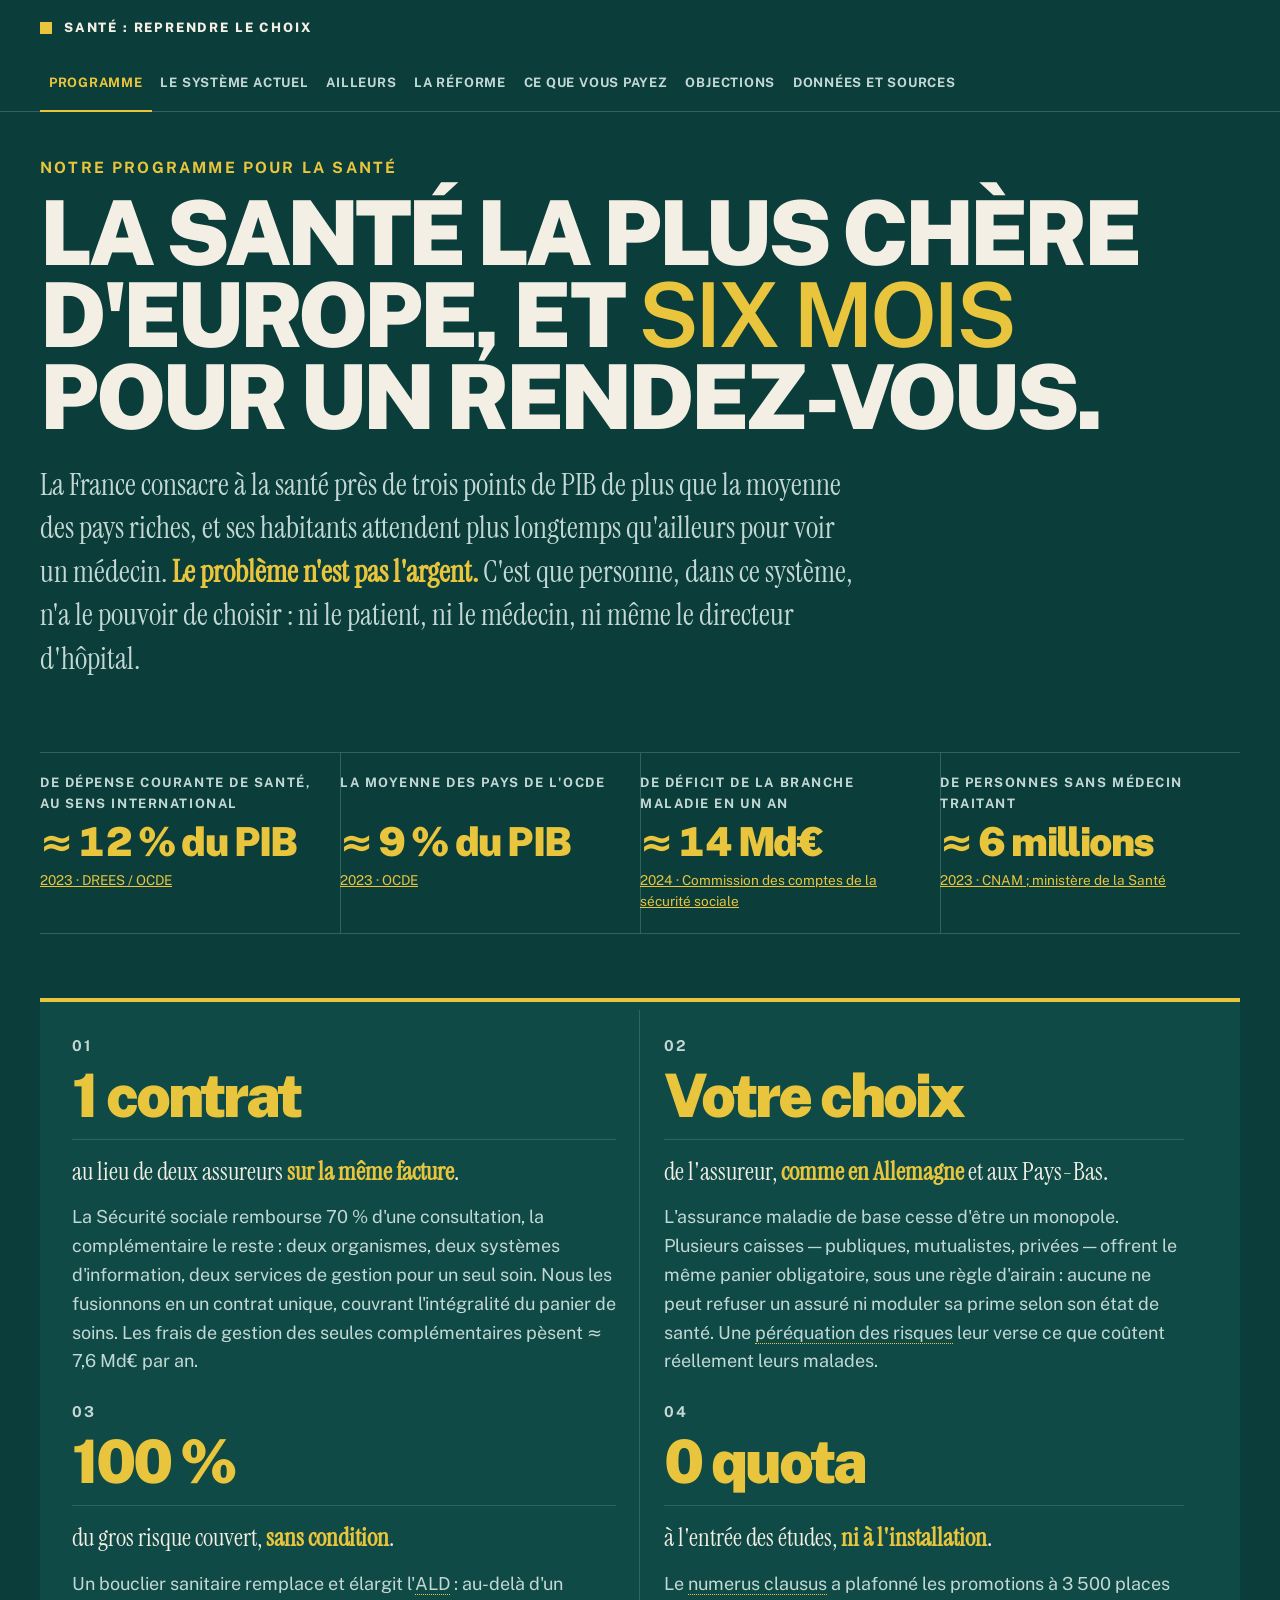
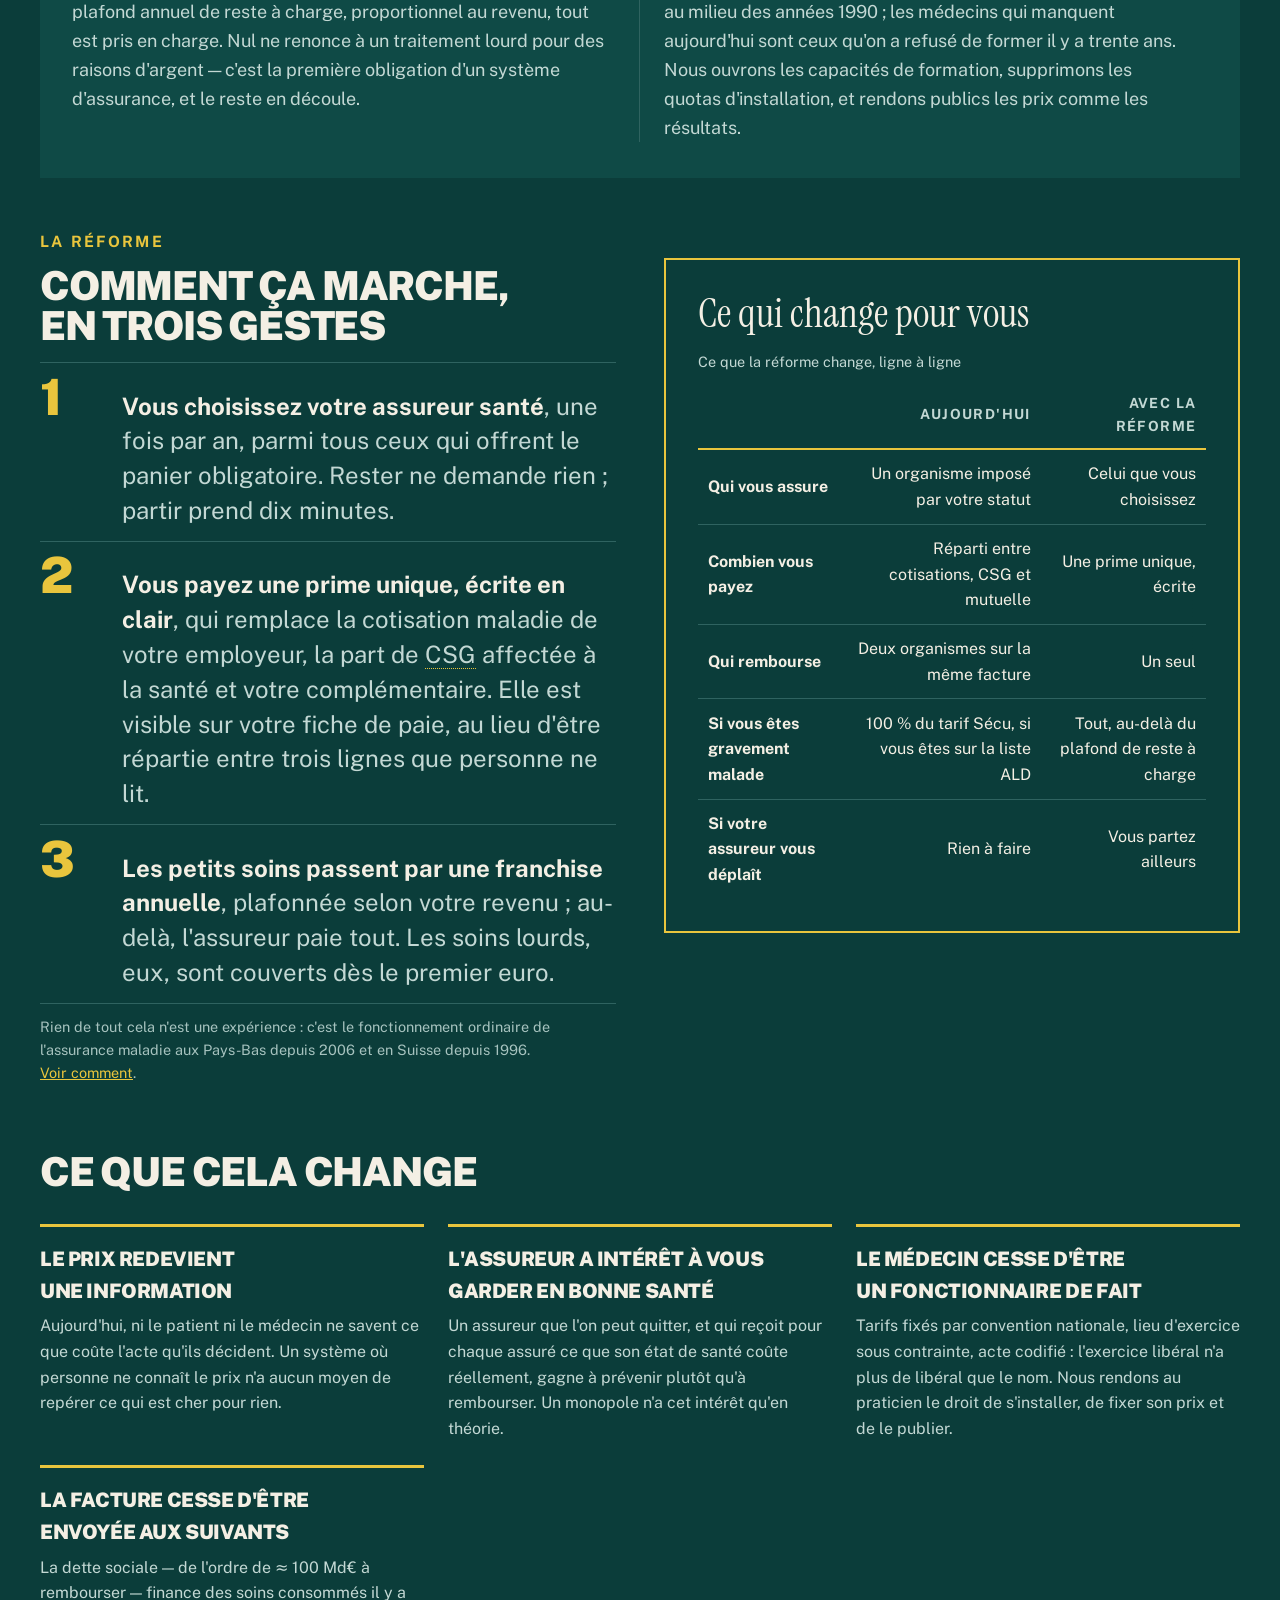
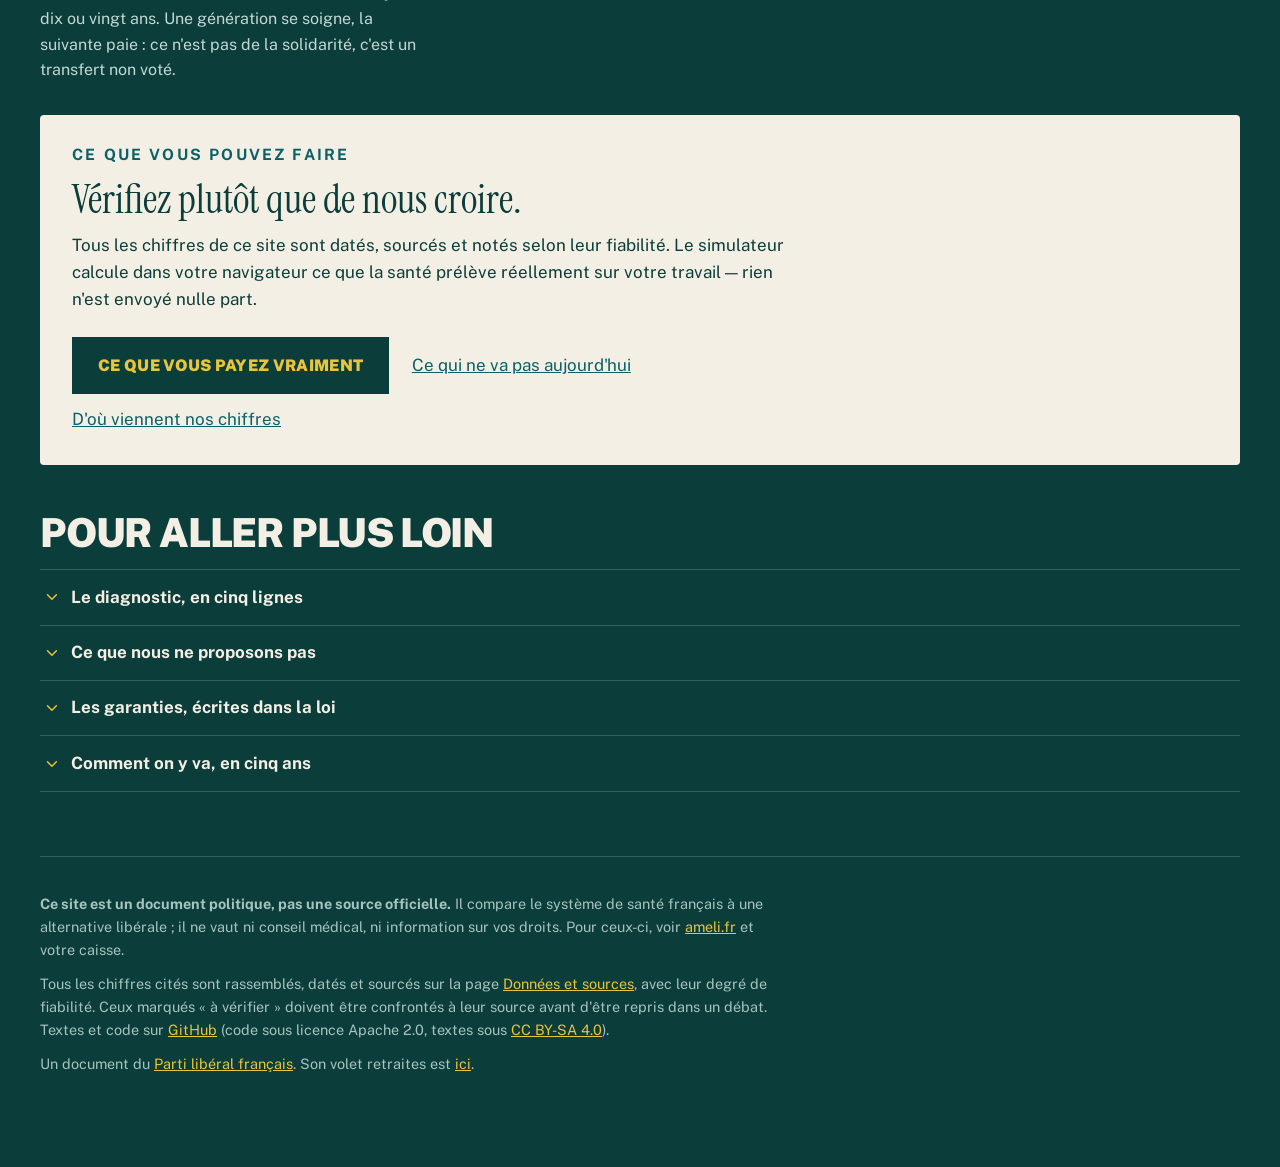
==== index.html @ 271b0801 "Site « Santé » : diagnostic, réforme libérale et simulateur Sept pages statiques qui décrivent le sy" ====
<!doctype html>
<html lang="fr">
<head>
<meta charset="utf-8">
<meta name="viewport" content="width=device-width, initial-scale=1">
<!-- La couleur du bandeau de tête : sur un téléphone, la barre du navigateur
     la reprend, et la page commence où elle commence. -->
<meta name="theme-color" content="#0b3d3a">
<title>Santé : le programme du Parti libéral français</title>
<meta name="description" content="Le système de santé français coûte trois points de PIB de plus que la moyenne des pays riches et ne trouve plus de médecin pour six millions de personnes. Notre programme : un seul assureur par facture, le choix de sa caisse, le gros risque couvert à 100 %, et plus de médecins.">
<link rel="icon" href="moteur/icone.svg" type="image/svg+xml">
<link rel="apple-touch-icon" href="moteur/icone.svg">
<link rel="stylesheet" href="moteur/style.css">
<!-- Écrit par scripts/construire_site.py depuis src/sante/. Ne pas modifier
     ici : la prochaine construction effacerait la correction. -->
</head>
<body>
<a class="evitement" href="#contenu">Aller au contenu</a>
<header class="bandeau"><div class="interieur">
  <p class="nom"><a href="index.html"><svg class="icone" viewBox="0 0 24 24" fill="none" stroke="currentColor" stroke-width="2" stroke-linecap="round" stroke-linejoin="round" aria-hidden="true" focusable="false"><path d="M22 12h-2.48a2 2 0 0 0-1.93 1.46l-2.35 8.36a.25.25 0 0 1-.48 0L9.24 2.18a.25.25 0 0 0-.48 0l-2.35 8.36A2 2 0 0 1 4.49 12H2" /></svg><span>Santé : reprendre le choix</span></a></p>
  <nav aria-label="Navigation principale"><span class="groupe"><span class="etiquette">Le programme</span><span class="liens"><a href="index.html" aria-current="page">Programme</a></span></span><span class="groupe"><span class="etiquette">Le constat</span><span class="liens"><a href="diagnostic.html">Le système actuel</a><a href="comparaisons.html">Ailleurs</a></span></span><span class="groupe"><span class="etiquette">L&#x27;alternative</span><span class="liens"><a href="reforme.html">La réforme</a><a href="simulateur.html">Ce que vous payez</a><a href="objections.html">Objections</a></span></span><span class="groupe"><span class="etiquette">La confiance</span><span class="liens"><a href="donnees.html">Données et sources</a></span></span></nav>
</div></header>
<main id="contenu" tabindex="-1">

<div class="affiche"><p class="surtitre">Notre programme pour la santé</p><h1>La santé la plus chère d'Europe, et <strong class="cle-texte">six mois</strong> pour un rendez-vous.</h1><p class="chapeau">La France consacre à la santé près de trois points de PIB de plus que la moyenne des pays riches, et ses habitants attendent plus longtemps qu'ailleurs pour voir un médecin. <strong class="cle-texte">Le problème n'est pas l'argent.</strong> C'est que personne, dans ce système, n'a le pouvoir de choisir : ni le patient, ni le médecin, ni même le directeur d'hôpital.</p></div>

<div class="fiches reperes"><div class="fiche"><div class="valeur">≈ 12 % du PIB</div><div class="etiquette">de dépense courante de santé, au sens international</div><div class="precision"><a href="donnees.html#dcs_pib">2023 · DREES / OCDE</a></div></div><div class="fiche"><div class="valeur">≈ 9 % du PIB</div><div class="etiquette">la moyenne des pays de l&#x27;OCDE</div><div class="precision"><a href="donnees.html#ocde_moyenne">2023 · OCDE</a></div></div><div class="fiche"><div class="valeur">≈ 14 Md€</div><div class="etiquette">de déficit de la branche maladie en un an</div><div class="precision"><a href="donnees.html#deficit_maladie">2024 · Commission des comptes de la sécurité sociale</a></div></div><div class="fiche"><div class="valeur">≈ 6 millions</div><div class="etiquette">de personnes sans médecin traitant</div><div class="precision"><a href="donnees.html#sans_medecin">2023 · CNAM ; ministère de la Santé</a></div></div></div>

<section class="engagements" aria-label="Nos engagements"><div class="grille"><div class="engagement"><div class="rang">01</div><div class="chiffre">1 contrat</div><div class="promesse">au lieu de deux assureurs <strong class="cle-texte">sur la même facture</strong>.</div><div class="detail">La Sécurité sociale rembourse 70 % d'une consultation, la complémentaire le reste : deux organismes, deux systèmes d'information, deux services de gestion pour un seul soin. Nous les fusionnons en un contrat unique, couvrant l'intégralité du panier de soins. Les frais de gestion des seules complémentaires pèsent ≈ 7,6 Md€ par an.</div></div><div class="engagement"><div class="rang">02</div><div class="chiffre">Votre choix</div><div class="promesse">de l'assureur, <strong class="cle-texte">comme en Allemagne</strong> et aux Pays-Bas.</div><div class="detail">L'assurance maladie de base cesse d'être un monopole. Plusieurs caisses — publiques, mutualistes, privées — offrent le même panier obligatoire, sous une règle d'airain : aucune ne peut refuser un assuré ni moduler sa prime selon son état de santé. Une <span class="mot"><span class="terme" role="button" tabindex="0" aria-expanded="false">péréquation des risques</span><span class="bulle" role="note" hidden>Le mécanisme qui verse à un assureur ce que coûtent réellement ses assurés malades, à partir de leur âge et de leurs pathologies. Sans lui, un assureur gagne à trier ses clients ; avec lui, il ne gagne qu&#x27;à mieux les soigner.</span></span> leur verse ce que coûtent réellement leurs malades.</div></div><div class="engagement"><div class="rang">03</div><div class="chiffre">100 %</div><div class="promesse">du gros risque couvert, <strong class="cle-texte">sans condition</strong>.</div><div class="detail">Un bouclier sanitaire remplace et élargit l'<span class="mot"><span class="terme" role="button" tabindex="0" aria-expanded="false">ALD</span><span class="bulle" role="note" hidden>Affection de longue durée : une liste de maladies graves — cancer, diabète, insuffisance cardiaque — dont les soins sont remboursés à 100 % du tarif de la Sécurité sociale. Environ un Français sur cinq en relève, et ces patients concentrent les deux tiers de la dépense remboursée.</span></span> : au-delà d'un plafond annuel de reste à charge, proportionnel au revenu, tout est pris en charge. Nul ne renonce à un traitement lourd pour des raisons d'argent — c'est la première obligation d'un système d'assurance, et le reste en découle.</div></div><div class="engagement"><div class="rang">04</div><div class="chiffre">0 quota</div><div class="promesse">à l'entrée des études, <strong class="cle-texte">ni à l'installation</strong>.</div><div class="detail">Le <span class="mot"><span class="terme" role="button" tabindex="0" aria-expanded="false">numerus clausus</span><span class="bulle" role="note" hidden>Le nombre de places ouvertes chaque année en deuxième année de médecine, fixé par l&#x27;État de 1971 à 2020. Il a déterminé, dix ans à l&#x27;avance, le nombre de médecins disponibles aujourd&#x27;hui.</span></span> a plafonné les promotions à 3 500 places au milieu des années 1990 ; les médecins qui manquent aujourd'hui sont ceux qu'on a refusé de former il y a trente ans. Nous ouvrons les capacités de formation, supprimons les quotas d'installation, et rendons publics les prix comme les résultats.</div></div></div></section>

<div class="paire">
  <div>
    <p class="surtitre">La réforme</p>
    <h2 style="margin-top:0">Comment ça marche, en trois gestes</h2>
    <ol class="gestes"><li><span class="rang">1</span><span><strong>Vous choisissez votre assureur santé</strong>, une fois par an, parmi tous ceux qui offrent le panier obligatoire. Rester ne demande rien ; partir prend dix minutes.</span></li><li><span class="rang">2</span><span><strong>Vous payez une prime unique, écrite en clair</strong>, qui remplace la cotisation maladie de votre employeur, la part de <span class="mot"><span class="terme" role="button" tabindex="0" aria-expanded="false">CSG</span><span class="bulle" role="note" hidden>Contribution sociale généralisée : un prélèvement de 9,2 % sur les revenus d&#x27;activité, qui finance notamment l&#x27;assurance maladie. Contrairement aux cotisations, elle pèse aussi sur les retraites et les revenus du capital.</span></span> affectée à la santé et votre complémentaire. Elle est visible sur votre fiche de paie, au lieu d'être répartie entre trois lignes que personne ne lit.</span></li><li><span class="rang">3</span><span><strong>Les petits soins passent par une franchise annuelle</strong>, plafonnée selon votre revenu ; au-delà, l'assureur paie tout. Les soins lourds, eux, sont couverts dès le premier euro.</span></li></ol>
    <p class="discret">Rien de tout cela n'est une expérience : c'est le
    fonctionnement ordinaire de l'assurance maladie aux Pays-Bas depuis 2006 et
    en Suisse depuis 1996. <a href="comparaisons.html">Voir comment</a>.</p>
  </div>
  <div class="encadre">
    <h2 class="serif" style="margin-top:0">Ce qui change pour vous</h2>
    <div class="defilant"><table><caption>Ce que la réforme change, ligne à ligne</caption><thead><tr><th scope="col"></th><th scope="col">Aujourd'hui</th><th scope="col">Avec la réforme</th></tr></thead><tbody><tr><th scope="row">Qui vous assure</th><td>Un organisme imposé par votre statut</td><td>Celui que vous choisissez</td></tr><tr><th scope="row">Combien vous payez</th><td>Réparti entre cotisations, CSG et mutuelle</td><td>Une prime unique, écrite</td></tr><tr><th scope="row">Qui rembourse</th><td>Deux organismes sur la même facture</td><td>Un seul</td></tr><tr><th scope="row">Si vous êtes gravement malade</th><td>100 % du tarif Sécu, si vous êtes sur la liste ALD</td><td>Tout, au-delà du plafond de reste à charge</td></tr><tr><th scope="row">Si votre assureur vous déplaît</th><td>Rien à faire</td><td>Vous partez ailleurs</td></tr></tbody></table></div>
  </div>
</div>

<h2>Ce que cela change</h2>
<div class="points"><div class="point"><h3>Le prix redevient une information</h3><p>Aujourd'hui, ni le patient ni le médecin ne savent ce que coûte l'acte qu'ils décident. Un système où personne ne connaît le prix n'a aucun moyen de repérer ce qui est cher pour rien.</p></div><div class="point"><h3>L&#x27;assureur a intérêt à vous garder en bonne santé</h3><p>Un assureur que l'on peut quitter, et qui reçoit pour chaque assuré ce que son état de santé coûte réellement, gagne à prévenir plutôt qu'à rembourser. Un monopole n'a cet intérêt qu'en théorie.</p></div><div class="point"><h3>Le médecin cesse d&#x27;être un fonctionnaire de fait</h3><p>Tarifs fixés par convention nationale, lieu d'exercice sous contrainte, acte codifié : l'exercice libéral n'a plus de libéral que le nom. Nous rendons au praticien le droit de s'installer, de fixer son prix et de le publier.</p></div><div class="point"><h3>La facture cesse d&#x27;être envoyée aux suivants</h3><p>La dette sociale — de l'ordre de ≈ 100 Md€ à rembourser — finance des soins consommés il y a dix ou vingt ans. Une génération se soigne, la suivante paie : ce n'est pas de la solidarité, c'est un transfert non voté.</p></div></div>

<div class="creme">
<p class="surtitre">Ce que vous pouvez faire</p>
<h2 class="serif" style="margin:0">Vérifiez plutôt que de nous croire.</h2>
<p>Tous les chiffres de ce site sont datés, sourcés et notés selon leur fiabilité. Le simulateur calcule dans votre navigateur ce que la santé prélève réellement sur votre travail — rien n'est envoyé nulle part.</p>
<p class="actions"><a class="bouton" href="simulateur.html">Ce que vous payez vraiment</a><a href="diagnostic.html">Ce qui ne va pas aujourd&#x27;hui</a><a href="donnees.html">D&#x27;où viennent nos chiffres</a></p>
</div>

<h2>Pour aller plus loin</h2>

<details class="section" id="diagnostic-court"><summary><svg class="icone" viewBox="0 0 24 24" fill="none" stroke="currentColor" stroke-width="2" stroke-linecap="round" stroke-linejoin="round" aria-hidden="true" focusable="false"><path d="m6 9 6 6 6-6" /></svg><span>Le diagnostic, en cinq lignes</span></summary><div class="dedans">
<ul class="serree">
  <li>La France dépense ≈ 12 % du PIB pour sa santé, contre ≈ 9 % du PIB
  en moyenne dans l'OCDE.</li>
  <li>La branche maladie est en déficit d'environ ≈ 14 Md€ par
  an, sans qu'aucune loi n'ait prévu son retour à l'équilibre.</li>
  <li>Environ ≈ 6 millions de personnes n'ont pas de médecin traitant,
  et près d'un Français sur trois vit dans une zone sous-dense.</li>
  <li>Le reste à charge des ménages est le plus faible de l'OCDE
  (≈ 7,5 %) : le rationnement ne passe pas par l'argent, il passe
  par l'attente.</li>
  <li>Deux assureurs interviennent sur la même facture, et le second coûte à
  lui seul ≈ 7,6 Md€ de frais de gestion par an.</li>
</ul>
<p class="actions"><a href="diagnostic.html">Le diagnostic complet</a></p></div></details>
<details class="section" id="non-propose"><summary><svg class="icone" viewBox="0 0 24 24" fill="none" stroke="currentColor" stroke-width="2" stroke-linecap="round" stroke-linejoin="round" aria-hidden="true" focusable="false"><path d="m6 9 6 6 6-6" /></svg><span>Ce que nous ne proposons pas</span></summary><div class="dedans">
<p>Une proposition libérale sur la santé est immédiatement traduite par ses
adversaires en « système américain ». Disons donc en toutes lettres ce que ce
programme ne contient pas.</p>
<ul class="serree">
  <li><strong>Pas de fin de l'obligation d'assurance.</strong> S'assurer reste
  obligatoire, et l'assureur reste obligé d'accepter tout le monde au même
  prix. Un marché de l'assurance santé sans ces deux règles trie les malades :
  c'est le défaut américain, et il est évitable.</li>
  <li><strong>Pas de reste à charge sur le gros risque.</strong> Le bouclier
  sanitaire couvre intégralement ce qui dépasse un plafond proportionnel au
  revenu. Aucune maladie grave ne doit coûter un patrimoine.</li>
  <li><strong>Pas de privatisation des hôpitaux publics.</strong> Nous leur
  donnons l'autonomie de gestion qu'ont les hôpitaux allemands ou suisses —
  recruter, investir, s'organiser — et non un actionnaire.</li>
  <li><strong>Pas de baisse du niveau de couverture.</strong> Le panier de
  soins obligatoire est défini par la loi, et ce programme ne propose pas de le
  réduire. Il propose de le payer autrement.</li>
</ul>
<p class="discret">Ce qui reste, après ces quatre exclusions, est exactement ce
que pratiquent les Pays-Bas, l'Allemagne et la Suisse — trois pays qui couvrent
toute leur population et n'ont jamais connu le débat français sur l'accès aux
soins.</p></div></details>
<details class="section" id="garanties"><summary><svg class="icone" viewBox="0 0 24 24" fill="none" stroke="currentColor" stroke-width="2" stroke-linecap="round" stroke-linejoin="round" aria-hidden="true" focusable="false"><path d="m6 9 6 6 6-6" /></svg><span>Les garanties, écrites dans la loi</span></summary><div class="dedans">
<p>Une réforme de l'assurance maladie ne vaut que par ce qu'elle interdit à
ceux qui l'appliqueront. Cinq règles, dans la loi et non dans un décret :</p>
<ol class="gestes">
  <li><span class="rang">1</span><span><strong>Obligation d'accepter.</strong>
  Aucun assureur ne peut refuser une demande d'affiliation au panier
  obligatoire, quel que soit l'état de santé du demandeur.</span></li>
  <li><span class="rang">2</span><span><strong>Prime unique.</strong> À l'intérieur
  d'un même contrat de base, la prime ne dépend ni de l'état de santé, ni du
  sexe, ni des antécédents.</span></li>
  <li><span class="rang">3</span><span><strong>Péréquation obligatoire.</strong>
  Un fonds public verse à chaque assureur ce que coûtent ses assurés selon
  leur âge et leurs pathologies, de sorte qu'assurer un malade ne soit jamais
  une mauvaise affaire.</span></li>
  <li><span class="rang">4</span><span><strong>Bouclier sanitaire.</strong>
  Le reste à charge annuel est plafonné en part du revenu ; au-delà, la prise
  en charge est intégrale et automatique.</span></li>
  <li><span class="rang">5</span><span><strong>Aide au paiement.</strong> Une
  allocation santé prend en charge tout ou partie de la prime des ménages
  modestes, comme le fait la Suisse pour un quart de sa population.</span></li>
</ol></div></details>
<details class="section" id="transition"><summary><svg class="icone" viewBox="0 0 24 24" fill="none" stroke="currentColor" stroke-width="2" stroke-linecap="round" stroke-linejoin="round" aria-hidden="true" focusable="false"><path d="m6 9 6 6 6-6" /></svg><span>Comment on y va, en cinq ans</span></summary><div class="dedans">
<p>Aucun système de santé ne change du jour au lendemain, et personne ne doit
se retrouver sans couverture pendant la transition. Le calendrier est donc
lent, et chaque étape est réversible tant que la suivante n'a pas eu lieu.</p>
<ul class="serree">
  <li><strong>Année 1 — la transparence.</strong> Publication obligatoire des
  prix pratiqués, des délais d'attente et des résultats par établissement.
  Elle ne coûte rien, ne demande aucune loi organique, et change déjà les
  comportements.</li>
  <li><strong>Année 2 — le guichet unique.</strong> Fusion du remboursement de
  base et complémentaire : un seul décompte, un seul interlocuteur, un seul
  service de gestion. Les organismes existants deviennent les premiers
  assureurs du nouveau régime.</li>
  <li><strong>Année 3 — le bouclier.</strong> Le plafond de reste à charge
  proportionnel au revenu remplace le régime ALD, qu'il englobe. Aucun patient
  en ALD ne perd de droits : le plafond est, pour eux, immédiatement
  atteint.</li>
  <li><strong>Année 4 — le choix.</strong> Ouverture effective de la
  concurrence : chacun peut changer d'assureur au 1ᵉʳ janvier. La
  péréquation des risques est en service depuis un an, à blanc.</li>
  <li><strong>Année 5 — l'offre.</strong> Liberté d'installation, ouverture
  des capacités de formation, autonomie de gestion des hôpitaux publics.
  C'est la mesure la plus lente à produire ses effets : elle doit donc être
  votée la première, même si elle s'applique la dernière.</li>
</ul></div></details>

</main>
<footer>
  <p><strong>Ce site est un document politique, pas une source officielle.</strong>
  Il compare le système de santé français à une alternative libérale ; il ne
  vaut ni conseil médical, ni information sur vos droits. Pour ceux-ci, voir
  <a href="https://www.ameli.fr/">ameli.fr</a> et votre caisse.</p>
  <p>Tous les chiffres cités sont rassemblés, datés et sourcés sur la page
  <a href="donnees.html">Données et sources</a>, avec leur degré de fiabilité.
  Ceux marqués « à vérifier » doivent être confrontés à leur source avant
  d'être repris dans un débat. Textes et code sur
  <a href="https://github.com/g-pliberal/sante">GitHub</a> (code sous licence Apache 2.0, textes sous
  <a href="https://creativecommons.org/licenses/by-sa/4.0/deed.fr">CC BY-SA 4.0</a>).</p>
  <p class="retour-site">Un document du
  <a href="https://partiliberalfrancais.fr/" target="_top">Parti libéral français</a>. Son volet
  retraites est <a href="https://github.com/g-pliberal/retraitecomptenotionelle">ici</a>.</p>
</footer>
<script type="module" src="moteur/js/site.js"></script>
</body>
</html>
---- moteur/style.css ----
/* La feuille de style du site « Santé » du Parti libéral français.

   Elle est REPRISE, presque à l'identique, de celle du site
   retraitecomptenotionelle (https://github.com/g-pliberal/retraitecomptenotionelle) :
   les deux sites sont deux volets d'un même programme, et doivent se
   reconnaître au premier coup d'œil — même affiche vert profond, mêmes
   capitales massives, même or pour ce qui compte, même crème pour ce qu'on
   doit lire de près. Ce qui a changé tient en trois lignes : le commentaire
   que vous lisez, les couleurs des systèmes comparés (--actuel et --liberal
   servent ici la France d'aujourd'hui et la proposition), et les quelques
   règles ajoutées en fin de fichier pour les composants propres à ce site.

   Les variables ci-dessous sont le seul point de contact : un hôte qui
   voudrait ajuster une couleur les redéfinit dans une feuille chargée après
   celle-ci, et n'a besoin de connaître ni un sélecteur, ni un fichier. */

/* Les deux polices de l'affiche, servies par le dépôt et non par un tiers.
   Les charger chez Google aurait coûté la seule promesse que cette page fait
   à qui la remplit — « tout se calcule dans votre navigateur, rien n'est
   envoyé » —, puisqu'une requête de police emporte l'adresse IP du lecteur.
   Elles sont donc dans `moteur/polices/`, sous licence OFL, avec les deux
   sous-ensembles dont le français a besoin : `latin` pour l'essentiel,
   `latin-ext` pour les œ, les ÿ et les guillemets qu'il traîne. Voir
   `moteur/polices/README.md`.

   `font-display: swap` : le texte s'affiche tout de suite dans la pile du
   système, et se recompose quand la police arrive. Un titre invisible pendant
   trois secondes sur un réseau lent serait pire que le même titre dans une
   autre police. */
@font-face {
  font-family: "Public Sans"; font-style: normal; font-weight: 100 900;
  font-display: swap; src: url(polices/public-sans-latin.woff2) format("woff2");
  unicode-range: U+0000-00FF, U+0131, U+0152-0153, U+02BB-02BC, U+02C6, U+02DA,
    U+02DC, U+0304, U+0308, U+0329, U+2000-206F, U+20AC, U+2122, U+2191, U+2193,
    U+2212, U+2215, U+FEFF, U+FFFD;
}
@font-face {
  font-family: "Public Sans"; font-style: normal; font-weight: 100 900;
  font-display: swap; src: url(polices/public-sans-latin-ext.woff2) format("woff2");
  unicode-range: U+0100-02BA, U+02BD-02C5, U+02C7-02CC, U+02CE-02D7, U+02DD-02FF,
    U+0304, U+0308, U+0329, U+1D00-1DBF, U+1E00-1E9F, U+1EF2-1EFF, U+2020,
    U+20A0-20AB, U+20AD-20C0, U+2113, U+2C60-2C7F, U+A720-A7FF;
}
@font-face {
  font-family: "Instrument Serif"; font-style: normal; font-weight: 400;
  font-display: swap; src: url(polices/instrument-serif-latin.woff2) format("woff2");
  unicode-range: U+0000-00FF, U+0131, U+0152-0153, U+02BB-02BC, U+02C6, U+02DA,
    U+02DC, U+0304, U+0308, U+0329, U+2000-206F, U+20AC, U+2122, U+2191, U+2193,
    U+2212, U+2215, U+FEFF, U+FFFD;
}
@font-face {
  font-family: "Instrument Serif"; font-style: normal; font-weight: 400;
  font-display: swap; src: url(polices/instrument-serif-latin-ext.woff2) format("woff2");
  unicode-range: U+0100-02BA, U+02BD-02C5, U+02C7-02CC, U+02CE-02D7, U+02DD-02FF,
    U+0304, U+0308, U+0329, U+1D00-1DBF, U+1E00-1E9F, U+1EF2-1EFF, U+2020,
    U+20A0-20AB, U+20AD-20C0, U+2113, U+2C60-2C7F, U+A720-A7FF;
}

:root {
  /* Un seul thème, et c'est voulu. L'affiche EST l'identité : la décliner en
     clair donnerait deux sites qui ne disent pas la même chose, et le vert
     profond n'est pas un habit de nuit qu'on quitte le matin. `color-scheme`
     est donc figé sur `dark`, ce qui donne aussi aux champs, aux menus
     déroulants et aux barres de défilement du navigateur le rendu sombre qui
     va avec — sans quoi un `<select>` s'ouvrirait en blanc au milieu. */
  color-scheme: dark;
  /* Le vert profond de l'affiche, et le ton juste au-dessus qui sert à
     détacher un bloc sans introduire de couleur. */
  --fond: #0b3d3a;
  --fond-carte: #0f4a46;
  --fond-appui: #0f4a46;
  /* Le fond sur lequel un tableau défile : le voile qui cache l'ombre de
     défilement en bout de course doit être de cette couleur-là, et chaque
     carte le redéfinit à la sienne (voir `.defilant`). */
  --fond-defilant: var(--fond);
  /* Le crème porte 12,9:1 sur le fond, et le crème atténué 7,1:1 : au-dessus
     du plancher de 4,5:1 même pour le petit texte, ce que la relecture
     d'accessibilité de septembre 2026 exigeait explicitement. */
  --texte: #f4efe4;
  --texte-doux: #c3d8d4;
  /* Une troisième teinte, pour les légendes et les réserves — 5,4:1, réservée
     aux textes d'au moins 15 px. */
  --texte-tres-doux: #a7c3bf;
  --trait: #2f6360;
  /* Bordure des CHAMPS, distincte du filet décoratif : un contour de champ est
     ce qui dit où l'on peut écrire, et doit donc atteindre 3:1 sur les deux
     fonds qu'il sépare (WCAG 2.1, 1.4.11). Le filet `--trait` plafonne à
     1,76:1 — c'est voulu, il ne porte aucune information —, et cette teinte
     est mesurée : 4,12:1 sur le fond, 3,44:1 sur la carte. Elle sert aussi le
     bord des boutons creux et des onglets de grille, qui sont des composants
     eux aussi. Le premier essai, #4b7d79, tombait à 2,59:1 et 2,16:1 : un
     contour qu'on devine plutôt qu'on ne le voit. */
  --trait-champ: #6fa09c;
  /* L'accent est l'or. Il tient 9,4:1 sur le fond, et porte du vert profond
     lisible sur un bouton plein — c'est le contraste inverse, 9,4:1 lui
     aussi. Il remplace le bleu-vert d'avant la refonte sans changer de nom :
     tout ce qui écrivait `var(--accent)` continue de dire « ce qui compte ». */
  --accent: #e9c53d;
  --accent-doux: #14514c;
  --or: #e9c53d;
  /* Le crème des panneaux qu'on doit lire de près — le formulaire, l'appel au
     simulateur, les cartes à publier. Une affiche entièrement sombre fatigue
     dès qu'il faut remplir six champs ; le crème dit « ici, on travaille ». */
  --creme: #f4efe4;
  --sur-creme: #0b3d3a;
  --sur-creme-doux: #2a4a47;
  --sur-creme-accent: #0b6167;
  --creme-trait: #c9c2b4;
  /* Le bandeau de tête reprend le fond de la page : la rupture est totale, il
     n'y a plus de bande d'une autre couleur en haut. Les noms restent, pour
     les feuilles qui les surchargeaient. */
  --bandeau: #0b3d3a;
  --bandeau-texte: #f4efe4;
  --bandeau-doux: #c3d8d4;
  --bandeau-vif: #e9c53d;
  /* LES QUATRE SYSTÈMES COMPARÉS, et c'est le nombre qui fait leur qualité.
     À six teintes, la séparation sous deutéranopie plafonnait à ΔE 8,6 : aucun
     choix de couleurs n'y changeait rien, six catégories ne se distinguent pas
     toutes pour un œil qui confond le rouge et le vert. À quatre, la contrainte
     se relâche d'un coup, et cette palette tient :

       * ΔE ≥ 18,6 entre toutes les paires en vision normale ;
       * ΔE ≥ 15,5 sous deutéranopie, ≥ 15,2 sous protanopie — au-dessus du
         plancher de 15, donc séparées pour tout le monde, et non plus
         seulement pour ceux qui voient les six couleurs ;
       * 4,8:1 au moins sur le vert profond, chroma ≥ 0,115 (aucune ne lit
         gris), et une bande de clarté étroite pour qu'aucune courbe ne paraisse
         plus importante qu'une autre.

     La couleur n'est pas seule pour autant — les tracés gardent leurs motifs,
     les barres leur intitulé, les écarts leur signe —, mais elle suffit
     désormais, ce qui n'était pas le cas avant.

     La proposition libérale est en or : c'est l'accent de l'affiche, et la
     seule couleur que l'œil trouve en premier. C'est fait pour. */
  --actuel: #76a2ff;
  --retroactif: #57e7fe;
  --retroactif-employeur: #e98b97;
  --liberal: #e9c53d;
  --alerte: #f0b849;
  /* Ce qui manque et ce qui reste, sur le graphique du coût. Opaques, et non
     translucides : deux aplats transparents superposés sur le vert profond
     donnaient un brun qui ne figurait dans aucune légende, et un rouge
     translucide y devenait un gris sale. Peints SOUS les courbes, ils ne
     cachent rien. */
  --manque: #e8807f;
  --reste: #8ac44a;
  /* Palette des graphiques : neuf teintes, assez distinctes pour se suivre
     empilées, assez proches pour ne pas jurer avec l'affiche. Toutes tiennent
     au moins 4,5:1 sur le vert profond. */
  --serie-1: #f4efe4;
  --serie-2: #ff852d;
  --serie-3: #61bee6;
  --serie-4: #fd84b2;
  --serie-5: #5fd3c4;
  --serie-6: #e9c53d;
  --serie-7: #2ebb6b;
  --serie-8: #d9a98c;
  --serie-9: #b7c6c3;
  /* La marge latérale, fluide : 18 px sur un téléphone, 40 px au large. Elle
     est ici parce que huit blocs s'y alignent, et qu'ils doivent s'aligner au
     pixel — le bandeau de tête, l'affiche, le bandeau crème, les engagements. */
  --marge: clamp(1.125rem, 5vw, 2.5rem);
  /* La largeur de l'affiche. Plus large que les 60 rem d'avant : un titre de
     97 px a besoin de place, et les grilles à deux colonnes aussi. Le texte
     courant, lui, reste borné par `.chapeau` et par `p` (voir plus bas) — une
     ligne de 80 rem ne se lit pas. */
  --largeur: 80rem;
}
* { box-sizing: border-box; }
body {
  margin: 0;
  background: var(--fond);
  color: var(--texte);
  font-family: "Public Sans", system-ui, -apple-system, "Segoe UI", Roboto,
    "Helvetica Neue", Arial, sans-serif;
  /* En `rem` et non en pixels : une taille en pixels ignore la préférence de
     taille de police du navigateur, sur laquelle comptent ceux qui l'ont
     agrandie une fois pour toutes. 1,0625rem vaut les 17px d'origine quand la
     préférence n'a pas été touchée. */
  font-size: 1.0625rem;
  line-height: 1.6;
  /* La page ne déborde jamais latéralement, quoi qu'on y mette : une carte de
     1200 px à publier, un tableau de huit colonnes. Ce sont leurs cadres qui
     défilent, pas le document. */
  overflow-x: hidden;
}
main { max-width: var(--largeur); margin: 0 auto; padding: 0 var(--marge); }
/* Lien d'évitement : premier élément parcouru au clavier, invisible tant qu'il
   n'a pas le focus. Sans lui, atteindre le contenu depuis la barre d'adresse
   impose de traverser les huit onglets de l'en-tête à chaque page (WCAG 2.4.1).
   Il n'est pas caché par `display:none`, qui le sortirait de l'ordre de
   tabulation : il est simplement remonté hors de l'écran. */
.evitement {
  position: absolute; left: 0.5rem; top: -4rem; z-index: 30;
  background: var(--or); color: var(--fond);
  border: 1px solid var(--or); border-radius: 0 0 4px 4px;
  padding: 0.5rem 0.9rem; font-size: 0.92rem; font-weight: 700;
  text-decoration: none; transition: top 0.15s;
}
.evitement:focus { top: 0; }
/* `<main>` reçoit le focus au changement de page (voir index.html) : sans quoi
   le clavier repartirait du haut du document à chaque calcul. Il ne porte pas
   de contour pour autant — ce n'est pas un élément interactif, et le cerner
   tout entier n'apprendrait rien. */
main:focus { outline: none; }

/* Le bandeau : une seule rangée, le nom du site à gauche, les onglets à
   droite, le tout sur le même vert que la page et fermé par un simple filet.
   Il est collé en haut parce que la navigation est une barre de neuf onglets :
   sur les pages longues — Coût, Données —, la reperdre au premier défilement
   obligeait à remonter de six écrans pour changer de page. Il ne porte plus
   de lien de retour vers le site du parti : le pied de page l'a, et le
   bandeau n'a pas à dire d'où l'on vient sur chacune des neuf pages. */
header.bandeau {
  border-bottom: 1px solid var(--trait);
  background: var(--fond);
  color: var(--bandeau-texte);
  padding: 0;
  margin-bottom: 0;
  position: sticky; top: 0; z-index: 20;
}
header.bandeau .interieur {
  max-width: var(--largeur); margin: 0 auto; padding: 0 var(--marge);
  display: flex; flex-wrap: wrap; gap: 0 1.5rem;
  align-items: stretch; justify-content: space-between;
}
/* Le nom du site, en capitales serrées, précédé du carré d'or : c'est la
   marque de l'affiche, et elle tient en douze pixels de côté. Le carré est
   décoratif — il est dessiné par le style, pas écrit dans le HTML, et aucune
   synthèse vocale n'a à l'annoncer. Il a la hauteur de la rangée, comme les
   onglets, pour que la rangée n'ait qu'une hauteur : celle de la barre. */
header.bandeau .nom {
  font-size: 0.8125rem; margin: 0; font-weight: 800;
  letter-spacing: 0.14em; text-transform: uppercase; line-height: 1.3;
  display: flex; align-items: center; min-height: 3.5rem; min-width: 0;
}
header.bandeau .nom a {
  color: inherit; text-decoration: none;
  display: inline-flex; align-items: center; gap: 0.75rem;
}
header.bandeau .nom a:hover span { color: var(--or); }
header.bandeau .nom a::before {
  content: ""; flex: none; width: 0.75rem; height: 0.75rem; background: var(--or);
}
/* Le pictogramme du nom a cédé la place au carré : deux marques valent moins
   qu'une. Il reste dans le HTML pour les deux portages, et ne s'affiche pas. */
header.bandeau .nom .icone { display: none; }
/* Dans le cadre que le site parent ouvre sur sa page d'accueil — même
   origine, classe posée par lui sur `<body>` —, sa navigation est juste
   au-dessus, et la ligne de pied qui y renvoie ferait doublon. C'est la seule
   chose que la page sache de son hôte, et elle ne coûte rien s'il cesse de la
   poser. */
body.plf-embedded footer .retour-site { display: none; }
/* Les onglets. Ils ont remplacé les trois groupes étiquetés — « le programme,
   la preuve, la confiance » —, non parce que ces groupes disaient faux, mais
   parce que huit pages sous trois intertitres prenaient deux fois la hauteur
   du bandeau collé, et qu'un bandeau collé qui mange un quart de l'écran ne
   colle plus rien d'utile. L'étiquette de groupe subsiste dans le HTML, pour
   les synthèses vocales, et se lit à l'écran comme une simple pause.
   La marge négative d'un pixel pose le filet des onglets SUR le filet du
   bandeau : l'onglet courant s'y accroche, comme l'onglet d'un classeur. */
header.bandeau nav {
  display: flex; flex-wrap: wrap; gap: 0; margin-bottom: -1px;
  margin-right: -0.55rem;
}
nav .groupe { display: contents; }
/* L'étiquette de groupe : lue par les synthèses vocales, invisible à l'œil.
   `clip-path` plutôt que `display:none`, qui la retirerait aussi de l'arbre
   d'accessibilité — c'est-à-dire de la seule oreille qui l'entend encore. */
nav .etiquette {
  position: absolute; width: 1px; height: 1px; margin: -1px; padding: 0;
  overflow: hidden; clip-path: inset(50%); white-space: nowrap; border: 0;
}
/* `display: contents` ici AUSSI, et pas seulement sur le groupe : sinon
   chaque groupe reste un bloc, et la barre se replie par groupes — sur un
   téléphone, « Programme » occupait une rangée à lui seul, et les huit onglets
   en prenaient trois. Les liens sont les enfants directs du `<nav>`, et se
   replient un par un. */
nav .liens { display: contents; }
/* Un onglet. Toute la hauteur de la barre — 56 px, bien plus que les 44 de la
   cible tactile (WCAG 2.5.8) —, capitales serrées, et un filet sous chacun :
   c'est ce filet qui prend l'or sur l'onglet courant. L'ACTIF NE SE SIGNALE
   PAS QUE PAR LA COULEUR — un fond d'or seul ne se voit ni en niveaux de
   gris, ni pour une vision basse, et ne s'annonce pas ; il porte donc un
   soulignement de 2 px ET `aria-current="page"`. Les règles sont ancrées
   sur `header.bandeau` : le plan d'une page longue est un `<nav>` lui aussi,
   et un `nav a` nu lui donnait la hauteur des onglets. */
header.bandeau nav a {
  color: var(--texte-doux); text-decoration: none;
  font-size: 0.8125rem; font-weight: 700; letter-spacing: 0.06em;
  text-transform: uppercase; white-space: nowrap;
  display: inline-flex; align-items: center; min-height: 3.5rem;
  padding: 0 0.55rem;
  border-bottom: 2px solid transparent;
  transition: color 0.15s, border-color 0.15s;
}
header.bandeau nav a:hover {
  color: var(--bandeau-texte); border-bottom-color: var(--trait-champ);
}
header.bandeau nav a[aria-current="page"] {
  color: var(--or); border-bottom-color: var(--or);
}
/* Sous 78 rem — le nom, les neuf onglets et leur jour font 1 168 px —, la
   rangée unique ne tient plus : le nom prend sa propre rangée, plus basse,
   et les onglets passent dessous, sur toute la largeur. Deux rangées de
   44 px : la barre reste collée sans manger l'écran. */
@media (max-width: 78rem) {
  header.bandeau .nom { flex: 1 1 100%; min-height: 2.75rem; padding-top: 0.25rem; }
  header.bandeau nav { width: 100%; margin-left: -0.55rem; }
  header.bandeau nav a { min-height: 2.75rem; }
}

/* Les titres de l'affiche. Le premier de chaque page est massif, en capitales,
   très serré : c'est lui qu'on retient. Il est fluide — de 36 px sur un
   téléphone à 76 px au large — parce qu'une taille fixe de 76 px coupe
   « Programme » en trois sur 320 points. */
h1, h2, h3, h4 { text-wrap: balance; }
h1 {
  margin: 0;
  font-size: clamp(2.25rem, 5.5vw, 4.75rem); line-height: 0.95;
  font-weight: 900; letter-spacing: -0.04em; text-transform: uppercase;
}
/* L'accueil crie un peu plus fort que les autres pages : c'est la seule qui
   soit lue par quelqu'un qui n'a pas demandé à lire. */
.affiche h1 {
  font-size: clamp(2.5rem, 7vw, 6.0625rem); line-height: 0.92;
  letter-spacing: -0.045em;
}
h2 {
  font-size: clamp(1.75rem, 4vw, 2.5rem); line-height: 1;
  margin: 3rem 0 1rem; font-weight: 900;
  letter-spacing: -0.03em; text-transform: uppercase;
}
h3 { font-size: 1.25rem; margin: 2rem 0 0.5rem; font-weight: 700;
     letter-spacing: -0.01em; }
h4 { letter-spacing: -0.01em; }
/* Le titre en serif : celui d'un encadré, d'une carte crème, d'un bloc qui
   parle plutôt qu'il n'assène. Il coexiste avec les capitales sans les
   concurrencer, parce qu'il ne joue pas dans la même famille. */
.serif {
  font-family: "Instrument Serif", Georgia, "Times New Roman", serif;
  font-weight: 400; text-transform: none; letter-spacing: 0;
  line-height: 1.05;
}
p { margin: 0.7rem 0; max-width: 46rem; }
a { color: var(--accent); }
a:hover { opacity: 0.85; }
/* Le sur-titre d'une page : trois mots en or, en capitales espacées, au-dessus
   du titre. Il dit où l'on est, ce que le titre ne dit plus depuis qu'il est
   une phrase et non un intitulé. */
.surtitre {
  margin: 0 0 1rem; font-size: 0.975rem; font-weight: 700;
  letter-spacing: 0.14em; text-transform: uppercase; color: var(--or);
  line-height: 1;
}
/* Le chapeau : la phrase sous le titre, en serif, plus grande que le texte
   courant. C'est la seule chose que lira celui qui ne lit que deux lignes. */
.chapeau {
  font-family: "Instrument Serif", Georgia, "Times New Roman", serif;
  font-size: clamp(1.1875rem, 2vw, 1.625rem); line-height: 1.45;
  color: var(--texte-doux); max-width: 51rem; margin: 1.5rem 0 0;
}
/* L'affiche elle-même : le bloc de tête d'une page. Sur l'accueil, il tient
   tout le premier écran. */
.affiche { padding: 3rem 0 2.5rem; }
.affiche .chapeau { font-size: clamp(1.25rem, 2.4vw, 1.875rem); }
/* Ce qui, dans une phrase, porte le message. En or ET en demi-gras : l'or seul
   disparaît pour une vision basse ou un daltonisme fort, et l'emphase avec
   lui. Deux signaux valent mieux qu'un, et le gras ne coûte rien à personne. */
.cle-texte, strong.cle-texte { color: var(--or); font-weight: 600; }

.carte {
  background: var(--fond-carte); border: 1px solid var(--trait);
  border-radius: 4px; padding: 1.25rem 1.4rem; margin: 1.5rem 0;
}
.note {
  border-left: 3px solid var(--or); background: var(--fond-carte);
  padding: 0.85rem 1.1rem; margin: 1.5rem 0; font-size: 0.95rem;
  border-radius: 0 4px 4px 0;
}
.note.avertissement {
  border-left-color: var(--alerte);
  display: flex; align-items: flex-start; gap: 0.6rem;
}
/* Le pictogramme garde sa taille quand le texte passe à la ligne, et se pose
   sur la première ligne plutôt qu'au milieu du bloc. */
.note.avertissement > .icone {
  color: var(--alerte); width: 1.15em; height: 1.15em; margin-top: 0.12em;
}
/* Le badge d'un scénario : « proposition » ou « contrefactuel », redit à côté
   de chaque tableau ce que le préambule a dit une fois. Petit, en capitales
   espacées, sans couleur porteuse de sens à elle seule : le mot suffit. */
.badge {
  display: inline-block; font-size: 0.68rem; letter-spacing: 0.06em;
  text-transform: uppercase; font-weight: 700; line-height: 1.4;
  padding: 0.05em 0.45em; border-radius: 3px; vertical-align: 0.15em;
  border: 1px solid var(--trait-champ); color: var(--texte-doux);
  white-space: nowrap;
}
.badge.proposition { color: var(--or); border-color: var(--or); }
/* Le point de vigilance : la réserve que la page fait sur elle-même, sortie de
   la prose et marquée comme un avertissement — c'est un gage de sérieux, pas
   une note de bas de page. */
.note.vigilance { border-left-color: var(--alerte); }
/* Le résumé en langage courant d'une page technique : trois ou quatre phrases
   avant le détail, dans le même encart qu'une note, un peu plus grand. */
.note.resume { font-size: 1rem; }
/* L'entrée de l'accueil : deux lignes qui disent que le site est un
   simulateur, et le bouton qui l'ouvre. */
.note.entree { font-size: 1rem; margin: 1.2rem 0; }
.note.entree p { margin: 0; }
.note.entree .actions { margin-top: 0.7rem; }
.discret { color: var(--texte-tres-doux); font-size: 0.9rem; }
/* -- le panneau crème -------------------------------------------------------

   Tout ce qu'on remplit ou qu'on emporte est posé sur du crème : le
   formulaire, l'appel au simulateur, les cartes à publier. C'est le seul
   endroit du site où le texte est sombre sur clair, et il faut donc y
   redéfinir les couleurs de tout ce qui peut s'y trouver — liens, champs,
   boutons, filets —, sans quoi un lien d'or sur du crème tomberait à 1,7:1. */
.creme {
  background: var(--creme); color: var(--sur-creme);
  border-radius: 4px; padding: clamp(1.25rem, 4vw, 2rem);
  margin: 1.5rem 0;
}
.creme h2, .creme h3, .creme .surtitre { color: inherit; }
.creme .surtitre { color: var(--sur-creme-accent); }
.creme a { color: var(--sur-creme-accent); }
.creme .discret, .creme .aide, .creme .calcul, .creme label {
  color: var(--sur-creme-doux);
}
.creme input, .creme select, .creme textarea {
  color: var(--sur-creme); background: #fff; border: 2px solid var(--sur-creme);
}
.creme :focus-visible { outline-color: var(--sur-creme); }
.creme input:focus, .creme select:focus, .creme textarea:focus {
  outline: 3px solid var(--sur-creme); outline-offset: 2px;
}
.creme button, .creme a.bouton {
  background: var(--sur-creme); color: var(--or); border-color: var(--sur-creme);
}
.creme table th, .creme table td { border-bottom-color: var(--creme-trait); }
.creme thead th { color: var(--sur-creme-doux); }

/* Le bandeau du simulateur, sur l'accueil : le formulaire court, en crème,
   juste sous le titre. C'est la preuve mise à hauteur de la promesse — on la
   voit sans défiler, ce qui était tout le reproche fait à l'ancienne page. */
.simulateur-court .tete {
  display: flex; justify-content: space-between; align-items: baseline;
  gap: 1.5rem; flex-wrap: wrap; margin-bottom: 1.125rem;
}
.simulateur-court .tete h2 {
  margin: 0; font-size: clamp(1.5rem, 3vw, 2.125rem);
}
.simulateur-court .tete .etiquette {
  font-size: 0.75rem; font-weight: 700; letter-spacing: 0.14em;
  text-transform: uppercase; color: var(--sur-creme-accent);
}
/* Les champs et le bouton sur une seule rangée tant qu'ils tiennent. Le bouton
   ne se coupe jamais : c'est la seule chose de la rangée qu'on vient chercher. */
.simulateur-court .grille {
  display: grid;
  grid-template-columns: repeat(auto-fit, minmax(min(10.625rem, 100%), 1fr));
  /* Par le HAUT : alignées par le bas, les cellules calaient chaque champ sur
     la ligne de rappel qui le suit, et le menu du statut, qui n'en a pas,
     tombait trente points sous les dates. Chaque champ porte maintenant une
     ligne d'aide, si bien que les étiquettes ont la même hauteur et que les
     champs partent de la même ligne. Le bouton, lui, se centre. */
  gap: 1rem; align-items: start;
}
.simulateur-court .grille button { white-space: nowrap; }

/* -- les engagements --------------------------------------------------------

   Les quatre chiffres du programme, en section à part : fond d'un ton
   au-dessus, filet d'or en tête, numérotés 01 à 04. La numérotation les fait
   lire comme une liste d'engagements et non comme quatre statistiques
   orphelines, ce qu'elles étaient tant qu'elles n'avaient ni titre ni rang.

   DEUX PAR LIGNE, ET JAMAIS TROIS. Deux colonnes fixes : trois ne peuvent
   pas tenir, quelle que soit la largeur de l'écran. C'est une correction
   demandée deux fois — à trois colonnes, la quatrième carte tombait seule sur
   sa ligne, et « on avait le cul entre deux chaises ». Le passage à une
   colonne se fait sous 48 rem, dans la même requête que le retrait et le
   filet des cartes paires : la grille se repliait d'elle-même par `auto-fit`
   dès 40 rem, quand le filet, lui, n'était retiré qu'à 34 rem — entre les
   deux, une carte sur deux restait en retrait de 24 points. */
.engagements {
  margin: 4rem 0 0; background: var(--fond-carte);
  border-top: 4px solid var(--or);
}
.engagements .grille {
  display: grid;
  grid-template-columns: 1fr 1fr;
  gap: 0; padding: 0.5rem clamp(1.25rem, 4vw, 2rem) 2.25rem;
  /* Le filet de séparation est porté par les cartes, et non par le fond du
     conteneur : un fond qui sert de trait laisse un rectangle vert vide dès
     qu'une rangée est incomplète, et c'est exactement ce qu'on a vu. Ce qui
     dépasse au bord est coupé. */
  overflow: hidden;
}
.engagements .engagement {
  padding: 1.75rem 1.5rem 0 0; display: grid; gap: 1rem; align-content: start;
}
/* La deuxième colonne porte son filet à GAUCHE : à droite, il pendrait dans le
   vide au bord du bloc. */
.engagements .engagement:nth-child(even) {
  padding: 1.75rem 1.5rem 0; box-shadow: -1px 0 0 var(--trait);
}
.engagements .rang {
  font-size: 0.9375rem; font-weight: 700; letter-spacing: 0.16em;
  color: var(--texte-doux); line-height: 1;
}
/* Le chiffre. Fluide, et sans `nowrap` : « 1 compte » ne doit pas pouvoir
   franchir sa colonne, et un chiffre coupé vaut mieux qu'une page qui déborde. */
.engagements .chiffre {
  font-size: clamp(2.375rem, 8vw, 3.75rem); line-height: 0.9;
  font-weight: 900; letter-spacing: -0.05em; color: var(--or);
}
/* La promesse, en serif, en crème plein contraste, séparée par un filet. C'est
   elle qui porte le message, et c'est elle qui se perdait quand les cartes
   n'avaient que deux niveaux. */
.engagements .promesse {
  font-family: "Instrument Serif", Georgia, "Times New Roman", serif;
  font-size: 1.5625rem; line-height: 1.25; color: var(--texte);
  border-top: 1px solid var(--trait); padding-top: 1rem;
}
/* Le détail technique : 18 px et non 15, et une teinte éclaircie. « C'est
   illisible pour certaines personnes » — le petit texte du programme est
   précisément celui qu'on lit en plein jour sur un téléphone. */
.engagements .detail {
  font-size: 1.125rem; line-height: 1.6; color: var(--texte-doux);
}

/* -- les trois gestes -------------------------------------------------------

   Comment le calcul marche, en trois lignes numérotées. Le chiffre est énorme
   et l'interligne serré : à taille de texte courant, les trois gestes se
   lisaient comme une note de bas de page à côté du tableau qui leur fait
   face, alors qu'ils pèsent autant. */
ol.gestes {
  margin: 0; padding: 0; list-style: none; display: grid; gap: 0;
  font-size: 1.5rem; line-height: 1.45; color: var(--texte-doux);
  border-top: 1px solid var(--trait);
}
ol.gestes > li {
  display: grid; grid-template-columns: 4rem 1fr; gap: 1.125rem;
  padding: 0.8rem 0; border-bottom: 1px solid var(--trait);
  align-items: baseline;
}
ol.gestes > li > .rang {
  font-size: 3.125rem; line-height: 0.85; font-weight: 900;
  letter-spacing: -0.05em; color: var(--or);
}
ol.gestes > li strong { color: var(--texte); font-weight: 700; }

/* L'encadré d'or : un bloc qui se détache sans changer de fond. Il porte ce
   qui mérite d'être lu à part — le tableau du plancher, un repère, une mise en
   garde argumentée. */
.encadre {
  border: 2px solid var(--or); padding: clamp(1.25rem, 4vw, 2rem);
  margin: 1.5rem 0;
}
.encadre > :first-child { margin-top: 0; }
.encadre > :last-child { margin-bottom: 0; }
/* Deux colonnes de même poids, qui se mettent l'une sous l'autre quand la
   place manque. C'est la mise en page de l'accueil sous les engagements, et
   celle de la Trajectoire sous son graphique. */
.paire {
  display: grid;
  grid-template-columns: repeat(auto-fit, minmax(min(23.75rem, 100%), 1fr));
  gap: clamp(1.75rem, 4vw, 3rem); margin: 3.5rem 0; align-items: start;
}

form .grille {
  display: grid;
  grid-template-columns: repeat(auto-fit, minmax(min(15rem, 100%), 1fr));
  gap: 1rem 1.5rem;
}
/* Les aides de saisie n'ont pas toutes la même longueur, et une date porte
   sous elle une ligne de rappel (« soit 21 ans ») que les autres champs n'ont
   pas. Chaque cellule devenait une colonne dont le libellé absorbait la
   hauteur en trop : les champs se calaient par le BAS, et une date, qui garde
   sa ligne de rappel sous elle, remontait d'autant au-dessus de ses voisins.

   Chaque cellule est donc une SOUS-GRILLE de trois rangées — libellé,
   contrôle, rappel — partagées par toute la rangée : les libellés ont la
   même hauteur, les contrôles partent tous de la même ligne, et le rappel
   d'une date ne pousse plus rien. La sous-grille ne reprend pas l'écart de
   rangée de la grille : il n'en faut aucun entre un libellé et son champ. */
form .grille > div { display: grid; grid-template-rows: subgrid; grid-row: span 3; row-gap: 0; }
@supports not (grid-template-rows: subgrid) {
  form .grille > div { display: flex; flex-direction: column; }
  form .grille > div > label { flex: 1 0 auto; }
}
/* `hidden` seul ne masque rien ici : `display: grid` ci-dessus l'emporte sur
   la feuille du navigateur. La règle est écrite pour le champ de revenu d'une
   période sans emploi, que la page retire dès que le motif est choisi. */
form .grille > div[hidden] { display: none; }
/* Le bouton du formulaire court occupe les mêmes trois rangées, et se pose
   sur celle des contrôles : ni au niveau des libellés, ni centré au jugé. */
form .grille > .action { display: grid; grid-template-rows: subgrid; grid-row: span 3; }
form .grille > .action > button { grid-row: 2; }
/* Le libellé d'un champ : 15 px, casse normale, demi-gras. PAS de capitales
   espacées à 12 px, si joli que ce fût : les capitales et le corps réduit sont
   deux handicaps qui se cumulent, notamment pour les dyslexiques. */
label {
  display: block; font-size: 0.9375rem; font-weight: 600; line-height: 1.2;
  color: var(--texte); margin-bottom: 0.4rem;
}
/* Pas d'`opacity` ici : elle ferait tomber l'aide sous le plancher de 4,5:1
   des textes courants (WCAG 1.4.3). La couleur pleine et la taille suffisent à
   la distinguer du libellé. */
label .aide {
  display: block; font-size: 0.875rem; font-weight: 400;
  color: var(--texte-doux);
}
/* Ce qu'une date saisie vaut en âge, sous le champ qui la porte : « soit
   64 ans et 7 mois ». Le calendrier a remplacé les champs d'âge ; cette ligne
   rend l'âge qu'ils disaient, et la page le recalcule à chaque frappe. */
.calcul {
  display: block; font-size: 0.875rem; color: var(--texte-doux);
  margin-top: 0.3rem;
}
input, select, textarea {
  width: 100%; padding: 0.7rem 0.75rem; font: inherit; font-size: 1rem;
  color: var(--texte); background: var(--fond); border: 2px solid var(--trait-champ);
  border-radius: 0;
}
/* Tous les contrôles d'une rangée à la même hauteur : un champ de date
   faisait 54 points, un menu déroulant 47, un nombre 52, et leurs bords
   supérieurs ne se rejoignaient pas. */
input:not([type="checkbox"]):not([type="radio"]):not([type="range"]), select {
  min-height: 3.375rem;
}
/* Le relevé de carrière se lit en colonnes : une police à chasse fixe aligne
   les années les unes sous les autres, et une faute de frappe s'y voit. Le
   redimensionnement reste vertical — l'élargir déborderait de la carte. */
textarea {
  font-family: ui-monospace, SFMono-Regular, Menlo, monospace;
  font-size: 0.88rem; line-height: 1.45; resize: vertical;
}
/* Un seul indicateur de focus pour tout ce qui se parcourt au clavier — champs,
   liens, onglets, boutons, dépliants, tableaux défilants. Il manquait tout
   entier avant la refonte, et c'était le défaut d'accessibilité le plus
   pénalisant du site : au clavier, on ne savait pas où l'on était. Trois
   pixels d'or, décalés de trois, sur fond sombre ; du vert profond dans les
   panneaux crème, où l'or se perdrait. */
:focus-visible {
  outline: 3px solid var(--or); outline-offset: 3px; border-radius: 0;
}
input:focus, select:focus, textarea:focus {
  outline: 3px solid var(--or); outline-offset: 2px;
}
/* Le bouton de l'affiche : or plein, vert profond dessus, capitales, carré.
   Rien d'arrondi — une affiche n'arrondit pas ses angles. */
button {
  font: inherit; font-size: 1rem; font-weight: 900;
  letter-spacing: 0.02em; text-transform: uppercase;
  padding: 1rem 1.5rem; min-height: 3rem; cursor: pointer;
  color: var(--fond); background: var(--or);
  border: 2px solid var(--or); border-radius: 0;
}
button:hover { opacity: 0.88; }
.actions { display: flex; flex-wrap: wrap; gap: 0.75rem 1.4rem; align-items: center;
           margin: 1.5rem 0 0; }
/* Un lien qui a le poids d'un bouton : il ouvre le simulateur, c'est-à-dire
   la seule chose que la page Coût invite à faire. Il reste un lien — il mène à
   une autre adresse, se copie et s'ouvre dans un onglet —, seul son habit
   change. */
a.bouton {
  display: inline-flex; align-items: center; min-height: 3rem;
  text-decoration: none;
  color: var(--fond); background: var(--or);
  border: 2px solid var(--or); border-radius: 0;
  padding: 0.85rem 1.5rem; font-size: 1rem; font-weight: 900;
  letter-spacing: 0.02em; text-transform: uppercase;
}
a.bouton:hover { opacity: 0.88; }
p.discret > a:only-child, p.actions > a:not(.bouton) {
  display: inline-flex; align-items: center; min-height: 1.5rem;
}
/* Le bouton secondaire : même taille, même cible tactile, mais creux. Il porte
   ce qu'on peut faire, et non ce qu'on est venu faire. */
button.second, a.bouton.second {
  background: transparent; color: var(--texte); border-color: var(--trait-champ);
  font-weight: 700; text-transform: none; letter-spacing: 0;
}
button.second:hover, a.bouton.second:hover { border-color: var(--or); opacity: 1; }
/* Les métiers de la carrière : une boîte par métier, la dernière en pointillé
   parce qu'elle n'en décrit encore aucun — c'est celle qui sert à en ajouter. */
.metiers { display: grid; gap: 0.9rem; margin: 0.9rem 0 0; }
.metier {
  border: 1px solid var(--creme-trait); border-radius: 4px; padding: 0.9rem 1rem;
  /* `<fieldset>` porte des marges et un padding propres à chaque navigateur. */
  margin: 0; min-width: 0;
}
.metier.facultatif { border-style: dashed; }
/* Le rang du métier est la LÉGENDE du groupe : « Revenu brut mensuel » est le
   même libellé dans les deux blocs, et seule cette légende dit lequel on
   remplit — à l'œil comme à l'oreille (WCAG 3.3.2). */
.metier > .rang {
  margin: 0; padding: 0 0.35rem; font-size: 0.78rem; letter-spacing: 0.05em;
  text-transform: uppercase; color: var(--texte-doux); font-weight: 700;
}
/* La légende écrivait la couleur du texte doux SUR CRÈME, alors que le
   formulaire long est sur carte sombre : « PREMIER MÉTIER » y était du vert
   foncé sur vert foncé, et ne se lisait qu'à l'impression. */
.creme .metier > .rang { color: var(--sur-creme-doux); }
/* Les pictogrammes. Un seul jeu — Lucide, grille de 24, trait de 2 —, une
   seule règle : ils prennent la taille et la couleur du texte qui les porte. */
.icone {
  width: 1.05em; height: 1.05em; flex: none; vertical-align: -0.16em;
}
details { margin-top: 1.25rem; }
/* Le résumé d'un dépliant porte SON chevron, et non celui du navigateur : le
   marqueur natif n'a ni la même forme ni la même taille d'un moteur à l'autre,
   et ne suit aucune de nos grilles. Il est donc masqué partout, une fois. */
summary {
  cursor: pointer; color: var(--texte-doux); font-size: 0.95rem;
  display: flex; align-items: center; gap: 0.45rem; list-style: none;
  min-height: 2.75rem;
}
summary::-webkit-details-marker { display: none; }
summary::marker { content: ""; }
summary > .icone { color: var(--or); transition: transform 0.15s; }
details[open] > summary > .icone { transform: rotate(180deg); }
summary:hover { color: var(--texte); }
details > .grille { margin-top: 1rem; }
/* Une section repliée. Son titre a le poids d'un intertitre, parce qu'il en
   tient lieu : c'est lui qu'on parcourt pour savoir ce que la page contient
   encore. Les sections se suivent sans espace entre elles, séparées par un
   filet, pour qu'une pile de dix se lise comme un sommaire. */
details.section { margin: 0; border-top: 1px solid var(--trait); }
details.section:last-of-type { border-bottom: 1px solid var(--trait); }
details.section > summary {
  color: var(--texte); font-size: 1.0625rem; font-weight: 700;
  padding: 0.85rem 0.2rem; gap: 0.6rem;
}
details.section > summary:hover { color: var(--or); }
details.section > .dedans { padding: 0 0 1.2rem 1.65rem; }
details.section > .dedans > :first-child { margin-top: 0; }
details.section > .dedans > h4 {
  font-size: 1rem; font-weight: 700; margin: 1.5rem 0 0.4rem;
}
/* Un tableau plus large que l'écran défile horizontalement. La zone qui défile
   doit pouvoir recevoir le focus, sinon elle est inatteignable au clavier chez
   les moteurs qui ne rendent pas focusables les boîtes défilantes (WCAG 2.1.1)
   : le HTML lui donne `tabindex="0"`, et le style rend ce focus visible.
   L'inertie tactile est celle d'iOS, sans laquelle le défilement y est sec. */
.defilant {
  overflow-x: auto; -webkit-overflow-scrolling: touch;
  /* Conteneur de requête : la légende du tableau se dimensionne en `cqw`
     sur la zone visible, et non sur le tableau qui la déborde. */
  container-type: inline-size;
}
/* Et il le DIT. Rien n'indiquait qu'il restait des colonnes à droite : une
   ombre portée au bord droit apparaît tant qu'il y a quelque chose à atteindre,
   et disparaît en bout de course. `scroll-timeline` n'étant pas encore
   partout, l'ombre est peinte en fond attaché — la technique de Roman Komarov,
   qui ne demande pas une ligne de script. */
.defilant {
  background:
    linear-gradient(to right, var(--fond-defilant) 30%, transparent) left center,
    linear-gradient(to left, var(--fond-defilant) 30%, transparent) right center,
    radial-gradient(farthest-side at 0 50%, rgba(0, 0, 0, 0.4), transparent) left center,
    radial-gradient(farthest-side at 100% 50%, rgba(0, 0, 0, 0.4), transparent) right center;
  background-repeat: no-repeat;
  background-size: 2.5rem 100%, 2.5rem 100%, 0.9rem 100%, 0.9rem 100%;
  background-attachment: local, local, scroll, scroll;
}
/* Le voile prend la couleur de ce qui porte le tableau. Peint dans le vert de
   la page, il faisait sur chaque carte une bande d'un ton plus sombre au bord
   droit, même quand rien ne défilait. */
.carte, .note, .plan, .erreur, .cadre-carte, .engagements, section.cle {
  --fond-defilant: var(--fond-carte);
}
.creme { --fond-defilant: var(--creme); }
table { border-collapse: collapse; width: 100%; font-size: 1rem; }
/* Le titre du tableau, énoncé par les synthèses vocales avant son contenu et
   lu à l'écran comme l'intitulé de la grille. */
caption {
  caption-side: top; text-align: left; font-size: 0.9rem;
  color: var(--texte-doux); padding: 0 0 0.5rem;
}
/* Une `<caption>` est large comme son tableau : quand il déborde de l'écran,
   elle est coupée avec lui (« Ce que le plancher individualisé change, p »).
   Elle porte donc un `<span>` collant, large comme la zone visible — `cqw`
   se mesure sur `.defilant` —, qui suit le défilement sans jamais le quitter.
   Une `<caption>` ne peut pas être collante elle-même, et en bloc elle passe
   sous l'en-tête : c'est le `<span>` qui l'est. */
caption > span {
  display: block; position: sticky; left: 0; width: 100cqw; box-sizing: border-box;
}
tbody th { font-weight: 700; }
/* Une ligne « dont » ventile celle du dessus : elle se lit en retrait et en
   maigre, comme dans le tableau du COR qu'elle imite, et une ligne « pour
   mémoire » de même — elle n'entre dans aucun total. */
tbody th .dont { font-weight: 400; color: var(--texte-doux); padding-left: 1.2rem; display: inline-block; }
th, td { text-align: right; padding: 0.7rem 0.6rem; border-bottom: 1px solid var(--trait); }
th:first-child, td:first-child { text-align: left; }
thead th {
  font-size: 0.875rem; color: var(--texte-doux); font-weight: 700;
  letter-spacing: 0.1em; text-transform: uppercase;
  border-bottom: 2px solid var(--or);
}
/* `:is(th, td)`, et non `td` seul : l'en-tête de rangée gardait son filet, et
   chaque tableau finissait par un trait orphelin sous sa première cellule. */
tbody tr:last-child :is(th, td) { border-bottom: none; }
td.nombre, th.nombre { font-variant-numeric: tabular-nums; }
/* Un nombre ne se coupe pas : « 12 028,70 € par / an », « 62 / ans »,
   « 2026-09- / 14 » se lisaient ainsi dès qu'une colonne manquait de place. */
td.nombre, td.date, th.date { white-space: nowrap; }
/* Une colonne de NOTES, longues de plusieurs lignes : sans largeur minimale,
   la grille la réduisait à deux cents points et une note de trente lignes
   faisait une rangée de sept cents. */
td.long, th.long { min-width: 18rem; }
/* Les deux grands tableaux de la page Données : 91 séries sur cinq colonnes,
   89 régimes sur sept. Sans largeur minimale, la colonne des statuts d'un
   régime mettait un code par ligne et une rangée faisait cinq cents points. */
table#series { min-width: 40rem; }
table#inventaire { min-width: 64rem; }
/* Une colonne de PHRASES, et non de nombres : elle se lit alignée à gauche,
   comme tout texte. */
td.texte, th.texte { text-align: left; }
/* L'en-tête d'une colonne triable est un bouton : il hérite de la police et
   de la couleur de l'en-tête, et seul le trait pointillé le signale — comme
   un mot du glossaire. Le sens du tri se lit dans `aria-sort`, et une flèche
   le redit à l'œil. */
th > .tri {
  /* `min-height: 0` défait la cible de 48 px des boutons de l'affiche, qui
     déformerait l'en-tête du tableau ; 24 px restent le plancher tactile, et
     le padding vertical les donne sans écarter les colonnes. */
  font: inherit; color: inherit; background: none; border: none;
  padding: 0.25rem 0; min-height: 1.5rem;
  text-transform: inherit; letter-spacing: inherit;
  cursor: pointer; border-bottom: 1px dotted currentColor;
}
th > .tri:hover { color: var(--or); }
th[aria-sort="ascending"] > .tri::after { content: " \2191"; }
th[aria-sort="descending"] > .tri::after { content: " \2193"; }
/* Les filtres d'un tableau : un champ de recherche et deux menus, sur une
   ligne, et le compte de ce qui reste en dessous. */
.filtres {
  display: grid;
  grid-template-columns: repeat(auto-fit, minmax(min(12rem, 100%), 1fr));
  gap: 0.8rem 1.2rem; margin: 1rem 0 0.5rem;
}
.filtres + .compte { margin: 0.2rem 0 0.8rem; }
tbody tr[hidden] { display: none; }
/* Le plan d'une page longue : ce qu'elle contient, en une liste de liens qui
   se parcourt du regard avant de lire. */
.plan {
  background: var(--fond-carte); border-left: 3px solid var(--or);
  padding: 0.85rem 1.1rem; margin: 1.5rem 0; font-size: 0.95rem;
}
.plan .etiquette {
  margin: 0 0 0.35rem; font-size: 0.78rem; letter-spacing: 0.1em;
  text-transform: uppercase; color: var(--texte-doux); font-weight: 700;
}
.plan ol {
  margin: 0; padding: 0; list-style: none;
  display: flex; flex-wrap: wrap; gap: 0.25rem 1.1rem;
}
/* Les entrées du plan ont la composition des onglets d'avant la barre — elles
   l'héritaient d'un `nav a` nu, elles la portent maintenant en propre. */
.plan a {
  color: var(--texte); text-decoration: none;
  font-size: 0.875rem; font-weight: 700; letter-spacing: 0.04em;
  text-transform: uppercase;
  display: inline-flex; align-items: center; min-height: 2.75rem;
  padding: 0 0.7rem;
  border-bottom: 1px solid var(--trait-champ);
}
.plan a:hover { color: var(--or); border-bottom-color: var(--or); }
/* Les onglets d'une grille : des boutons radio, dont le libellé fait
   l'onglet. Le clavier les parcourt aux flèches, comme tout groupe de radios,
   et le panneau suit sans une ligne de script : `:has()` lit lequel est
   coché. Là où `:has()` n'existe pas, le premier panneau reste visible et les
   autres restent repliés — la page dit moins, mais ne dit rien de faux. */
.onglets { border: none; padding: 0; margin: 1.25rem 0 0.75rem;
           display: flex; flex-wrap: wrap; gap: 0.4rem; align-items: center; }
.onglets legend { float: left; font-size: 0.9rem; color: var(--texte-doux);
                  padding: 0; margin-right: 0.4rem; }
.onglets input {
  position: absolute; width: 1px; height: 1px; margin: 0; opacity: 0;
  overflow: hidden; clip-path: inset(50%);
}
.onglets label {
  display: inline-flex; align-items: center; min-height: 2.75rem;
  margin: 0; font-size: 0.9375rem; font-weight: 600; color: var(--texte);
  padding: 0 1rem; border: 2px solid var(--trait-champ);
  border-radius: 0; cursor: pointer;
}
.onglets input:checked + label {
  background: var(--or); color: var(--fond); border-color: var(--or);
  font-weight: 700;
}
.onglets input:focus-visible + label { outline: 3px solid var(--or); outline-offset: 3px; }
.onglets label:hover { border-color: var(--or); }
/* LA BASCULE : un choix entre deux états qui NAVIGUE.

   Son cousin `.onglets` montre et cache des panneaux déjà rendus — un bouton
   radio et `:has()` y suffisent. Celle-ci change l'adresse, donc recalcule :
   ses branches sont des LIENS, et l'état courant n'en est pas un. C'est ce qui
   la rend utilisable sans JavaScript, partageable, et lisible par un lecteur
   d'écran, à qui `aria-current` dit où l'on est.

   Elle était un lien discret en bas de page — « Voir les montants en brut » —,
   c'est-à-dire un réglage que personne ne voyait et dont personne ne pouvait
   deviner l'état courant. Les deux états sont maintenant écrits côte à côte,
   et celui qui s'applique est rempli. On lit le réglage sans le chercher. */
.bascule {
  display: inline-flex; flex-wrap: wrap; align-items: center; gap: 0.4rem;
  /* Une marge à droite : deux bascules côte à côte — unité, montants — se
     touchaient, la seconde légende collée au dernier bouton de la première. */
  margin: 0.9rem 1.25rem 0 0;
}
.bascule > .legende {
  font-size: 0.8125rem; font-weight: 700; letter-spacing: 0.12em;
  text-transform: uppercase; color: var(--texte-doux); margin-right: 0.15rem;
}
/* Les deux branches tiennent dans une enveloppe qui NE SE COUPE PAS : quand la
   largeur manque, c'est la légende qui passe seule à la ligne. Un contrôle
   scindé en deux lignes cesse d'être un contrôle. */
.bascule > .choix { display: inline-flex; flex-wrap: nowrap; gap: 0.4rem; }
/* Les branches partagent tout sauf leur état : une seule règle pour les deux,
   de sorte qu'elles ne puissent pas se décaler d'un pixel. */
.bascule .choix > a, .bascule .choix > .actif {
  display: inline-flex; align-items: center; justify-content: center;
  min-height: 2.75rem; white-space: nowrap;
  padding: 0 1rem; font-size: 0.9375rem; font-weight: 600;
  border: 2px solid var(--trait-champ); color: var(--texte);
  text-decoration: none;
}
.bascule .choix > .actif {
  background: var(--or); color: var(--fond); border-color: var(--or);
  font-weight: 700; cursor: default;
}
.bascule .choix > a:hover { border-color: var(--or); }
.bascule .choix > a:focus-visible { outline: 3px solid var(--or); outline-offset: 3px; }
.panneaux > .panneau[hidden] { display: none; }
.onglets:has(input:checked) ~ .panneaux > .panneau { display: none; }
.onglets:has(#grille-actuel:checked) ~ .panneaux > .panneau[data-onglet="actuel"],
.onglets:has(#grille-notionnel_liberal:checked) ~ .panneaux > .panneau[data-onglet="notionnel_liberal"],
.onglets:has(#grille-notionnel_retroactif:checked) ~ .panneaux > .panneau[data-onglet="notionnel_retroactif"],
.onglets:has(#grille-notionnel_retroactif_employeur:checked) ~ .panneaux > .panneau[data-onglet="notionnel_retroactif_employeur"] {
  display: block;
}
/* Un résultat de simulation : l'intitulé, le montant, l'écart, et la barre qui
   donne une forme au montant. Les quatre se suivent, séparés d'un filet, sur
   le fond de la page — pas dans des cartes, qui auraient fait quatre objets là
   où il faut une comparaison. */
.scenario { margin: 0; padding: 1.125rem 0; border-bottom: 1px solid var(--trait); }
.scenario:first-of-type { border-top: 1px solid var(--trait); }
/* Le bloc des montants passe sous l'intitulé D'UN SEUL TENANT quand la place
   manque : c'est l'entête qui se replie, pas le montant. */
.scenario .entete { display: flex; justify-content: space-between; gap: 0.2rem 1rem;
                    align-items: baseline; flex-wrap: wrap; }
.scenario .titre { flex: 1 1 14rem; font-size: 1.0625rem; font-weight: 700; }
/* Un montant par scénario, et un seul : le pouvoir d'achat de l'année de
   référence, PAR MOIS. Deux autres nombres l'ont accompagné puis quitté — la
   somme nominale du mois du départ, puis le total annuel. Une pension se pense
   au mois, comme un salaire ; le total annuel ne servait qu'à multiplier par
   douze sous les yeux du lecteur. */
.scenario .montant { display: flex; justify-content: flex-end; align-items: baseline;
                     gap: 1.1rem; flex-wrap: nowrap; margin-left: auto;
                     font-variant-numeric: tabular-nums; }
.scenario .chiffre { display: flex; flex-direction: column; align-items: flex-end;
                     white-space: nowrap; }
.scenario .chiffre .somme { line-height: 1.2; }
.scenario .chiffre .unite { font-size: 0.8rem; color: var(--texte-doux); }
/* Ce que le nombre mesure, AU-DESSUS de lui — « salaire », « retraite ». Deux
   grands nombres se touchent sur chaque ligne, et rien ne les distinguait
   qu'une unité lue après coup ; on lit maintenant ce qu'on regarde avant de le
   lire. Même traitement que la frise de repères des pages Coût et Avantages :
   capitales espacées, petit corps, couleur douce. */
.scenario .chiffre .categorie {
  font-size: 0.8125rem; font-weight: 700; letter-spacing: 0.12em;
  text-transform: uppercase; color: var(--texte-doux); line-height: 1.4;
}
.scenario .principal .somme {
  font-size: 1.875rem; font-weight: 900; letter-spacing: -0.03em;
}
/* Le salaire net, à gauche de la pension et DE LA MÊME TAILLE QU'ELLE.
   Deux grandeurs de nature différente se touchent ici — ce qu'on touche en
   travaillant, ce qu'on touchera à la retraite —, et elles comptent autant
   l'une que l'autre : une réforme des retraites se juge sur les deux. Elles
   étaient d'abord écrites à deux tailles, la pension dominant le salaire ;
   le salaire s'y perdait, et c'est précisément lui que personne ne chiffre.

   Ce qui les distingue n'est donc plus la taille mais l'étiquette, et un
   filet vertical qui les sépare — le même idiome que la frise de repères des
   pages Coût et Avantages. */
.scenario .salaire { align-items: flex-end; padding-right: 1.1rem;
                     box-shadow: 1px 0 0 var(--trait); }
.scenario .salaire .somme {
  font-size: 1.875rem; font-weight: 900; letter-spacing: -0.03em;
}
.scenario .salaire .unite { white-space: nowrap; text-align: right; }
/* L'écart n'est écrit que là où il y en a un — donc sur la seule proposition —
   et dans la couleur d'accent, qui ne sert nulle part ailleurs dans ce bloc. */
.scenario .salaire .ecart { font-size: 0.95rem; font-weight: 700;
                            color: var(--accent); white-space: nowrap; }
/* Ce que les comptes du système financent de la pension qu'il promet, à droite
   d'elle et PLUS PETIT QU'ELLE. La taille dit son statut : ce n'est pas un
   cinquième montant, c'est une lecture du quatrième — la promesse ramenée à ce
   que les recettes des années de retraite paient. Le filet la sépare de la
   pension comme celui du salaire sépare le salaire, dans l'autre sens.

   Elle n'apparaît que sous un coefficient d'équilibre INFÉRIEUR À UN :
   au-dessus, il n'y a pas de montant à écrire, seulement une marge, que la
   glose dit en toutes lettres. */
.scenario .finance { align-items: flex-end; padding-left: 1.1rem;
                     box-shadow: -1px 0 0 var(--trait); }
.scenario .finance .somme {
  font-size: 1.375rem; font-weight: 800; letter-spacing: -0.02em;
  color: var(--texte-doux);
}
.scenario .finance .unite { white-space: nowrap; text-align: right; }
/* Ce qui manque, EN EUROS, sous le montant que les recettes paient. C'est le
   seul endroit de la page où l'écart est une somme et non un taux, et c'est le
   chiffre que le lecteur retient : « 87 % » est une proportion, « il manque
   393 € par mois » se compare à un loyer. Même idiome que l'écart de salaire,
   à la couleur près — celle du manque, qui sert déjà à cela dans les
   graphiques, et non l'accent, qui dit ailleurs ce que la proposition
   RAPPORTE. */
.scenario .finance .ecart { font-size: 0.95rem; font-weight: 700;
                            color: var(--manque); white-space: nowrap; }
/* Les trois façons de combler le manque, dans le dépliant des résultats : une
   liste, pas un tableau. Un tableau de trois lignes et trois colonnes rangeait
   « 3,5 points d'assiette » en face de « 1,49 % du PIB » et laissait au
   lecteur le soin de comprendre qu'il s'agissait du même trou ; trois phrases
   nommant chacune QUI PAIE se lisent d'un coup d'œil. */
.leviers { list-style: none; padding: 0; margin: 1rem 0; display: grid;
           gap: 0.75rem; }
.leviers > li { padding: 0.75rem 1rem; background: var(--fond-appui);
                border-left: 3px solid var(--trait); line-height: 1.5; }
@media (max-width: 48rem) {
  .scenario .finance { align-items: flex-start; padding-left: 0;
                       box-shadow: none; }
}
@media (max-width: 48rem) {
  /* Deux grands nombres ne tiennent pas côte à côte sous 768 px : ils passent
     l'un sous l'autre, le filet vertical devient horizontal, et les étiquettes
     repassent à gauche avec eux. */
  .scenario .montant { flex-wrap: wrap; justify-content: flex-start;
                       gap: 0.4rem 1.1rem; }
  .scenario .salaire { align-items: flex-start; padding-right: 0;
                       padding-bottom: 0.4rem; box-shadow: none;
                       border-bottom: 1px solid var(--trait); flex: 1 0 100%; }
  .scenario .salaire .unite { text-align: left; }
}
/* La glose sous un scénario : en sans-serif 16 px, et non en serif fin 15 px.
   C'était le texte le plus fatigant du site — à cette taille, un serif fin est
   un obstacle de plus. */
.scenario .glose {
  font-size: 1rem; line-height: 1.5; color: var(--texte-doux); margin-top: 0.35rem;
  max-width: 46rem;
}
/* La barre. Elle ne s'ajoute à rien : elle donne une forme aux montants déjà
   écrits, dans la même ligne. Celle de la proposition libérale est plus épaisse
   que les autres — c'est elle que l'œil trouve en premier, sans qu'on ait à
   l'écrire. */
.barre { height: 14px; background: var(--fond-carte); margin-top: 0.75rem;
         display: flex; align-items: center; }
.barre > span { display: block; height: 10px; }
.barre.actuel > span { background: var(--actuel); }
.barre.retroactif > span { background: var(--retroactif); }
.barre.retroactif-employeur > span { background: var(--retroactif-employeur); }
.barre.liberal > span { background: var(--liberal); height: 14px; }
/* Le pilier capitalisé, dans la barre de la proposition : la même couleur,
   hachurée. Même système, autre nature — un capital placé, pas une pension
   mutualisée. Une seconde teinte l'aurait rangé ailleurs ; une hachure dit
   « ceci n'est pas de la répartition » sans quitter la famille, et se voit
   aussi en noir et blanc et sous une deutéranopie. */
.barre.liberal > span.capitalise {
  background: repeating-linear-gradient(135deg, var(--liberal) 0 3px,
                                        var(--fond-carte) 3px 6px);
}
/* Ce que les comptes du système NE financent pas de la pension qu'il promet :
   la fin de la barre, dans la couleur du système, presque effacée. La règle
   vient après les quatre précédentes et n'en annule aucune — elle ne touche
   que l'opacité, si bien qu'elle s'applique aussi à la tranche capitalisée
   sans avoir à redire sa hachure. Un creux plutôt qu'une seconde teinte : la
   promesse et son financement sont une seule grandeur, coupée en deux. */
.barre > span.manque { opacity: 0.25; }
/* De quoi le montant de la proposition est fait, sous le chiffre et aligné sur
   lui : le total se lit d'abord, sa composition juste après. Sur un téléphone,
   la ligne repasse à gauche avec le reste du bloc.

   Elle ne s'appelle PAS « partage », et c'est délibéré : cette classe-là est
   déjà celle de la barre de boutons de partage, qui porte un filet or de 3 px
   sur toute la largeur. Un nom repris ailleurs a tiré ce filet en travers du
   bloc de la proposition, entre le montant et sa barre — une ligne jaune
   continue que rien n'expliquait. */
.scenario .composition {
  display: block; text-align: right; font-size: 0.9rem;
  color: var(--texte-doux); margin-top: 0.2rem;
}
@media (max-width: 40rem) { .scenario .composition { text-align: left; } }
.fiches { display: grid;
          grid-template-columns: repeat(auto-fit, minmax(min(11rem, 100%), 1fr));
          gap: 1rem; }
.fiche .valeur { font-size: 1.25rem; font-variant-numeric: tabular-nums;
                 font-weight: 700; }
.fiche .etiquette { font-size: 0.85rem; color: var(--texte-doux); }
.fiche .precision { font-size: 0.85rem; color: var(--texte-doux); margin-top: 0.3rem; }
/* Les trois chiffres d'ouverture d'une page : ce sont eux qu'on emporte si on
   ne lit rien d'autre, et ils doivent donc se lire de loin, avant le texte.
   L'étiquette passe AU-DESSUS du nombre — on lit « ce qui rentre » puis
   « 417 Md € », dans cet ordre, et non un nombre dont on cherche le sens.

   Comme les engagements, la frise porte ses filets sur les cartes et coupe ce
   qui dépasse : un fond servant de trait laissait un rectangle vide dès que la
   dernière rangée était incomplète. */
.fiches.reperes {
  gap: 0; margin: 2rem 0;
  grid-template-columns: repeat(auto-fit, minmax(min(13.75rem, 100%), 1fr));
  border-top: 1px solid var(--trait); border-bottom: 1px solid var(--trait);
  overflow: hidden;
}
.fiches.reperes .fiche {
  background: none; border: 0; border-radius: 0;
  padding: 1.25rem 1.25rem 1.25rem 0;
  box-shadow: 1px 0 0 var(--trait);
  display: flex; flex-direction: column;
}
/* Étiquette, nombre, précision : trois rangées PARTAGÉES entre les cartes
   d'une même ligne, pour que les nombres s'alignent quand une étiquette tient
   sur deux lignes — « 39 390 » tombait vingt points sous « 89 » et « 28 ». Là
   où la sous-grille n'existe pas, la colonne flexible reste. */
@supports (grid-template-rows: subgrid) {
  .fiches.reperes .fiche {
    display: grid; grid-template-rows: subgrid; grid-row: span 3;
    align-content: start;
  }
}
.fiches.reperes .fiche .valeur {
  font-size: clamp(1.75rem, 4vw, 2.5rem); line-height: 1.05; font-weight: 900;
  letter-spacing: -0.04em; color: var(--or); order: 2;
}
.fiches.reperes .fiche .etiquette {
  order: 1; font-size: 0.8125rem; font-weight: 700; letter-spacing: 0.12em;
  text-transform: uppercase; color: var(--texte-doux); margin-bottom: 0.4rem;
}
.fiches.reperes .fiche .precision { order: 3; margin-top: 0.4rem; }
/* Quelques idées, une par bloc. Elles se lisent côte à côte, de même poids :
   c'est ce qui les distingue d'une liste, où la première l'emporte. */
.points { display: grid;
          grid-template-columns: repeat(auto-fit, minmax(min(20rem, 100%), 1fr));
          gap: 1.5rem; margin: 2rem 0; }
.points .point { border-top: 3px solid var(--or); padding: 1rem 0 0; }
.points .point > h3 {
  margin: 0 0 0.4rem; font-size: 1.25rem; font-weight: 900;
  letter-spacing: -0.02em; text-transform: uppercase;
}
.points .point > p { margin: 0; font-size: 1rem; color: var(--texte-doux); }

/* Une question, sa réponse, le tracé qui la montre. Encadrée pour se découper :
   une capture de ce bloc se comprend hors du site, et c'est exactement ce qu'on
   en fait depuis que chaque carte porte sa barre de partage. */
section.cle {
  background: var(--fond-carte); border: 0; border-top: 3px solid var(--or);
  border-radius: 0; padding: 1.5rem clamp(1.25rem, 3vw, 1.75rem) 1.25rem;
  margin: 2.5rem 0;
}
section.cle > h3 {
  margin: 0; font-size: clamp(1.375rem, 3vw, 1.75rem); font-weight: 900;
  letter-spacing: -0.03em; text-transform: uppercase;
}
section.cle > .reponse {
  font-size: 1.1875rem; line-height: 1.5; max-width: 46rem; margin: 0.5rem 0 0.2rem;
  color: var(--texte-doux);
}
section.cle > .source {
  font-size: 0.875rem; color: var(--texte-tres-doux); margin: 0.2rem 0 0;
}
/* -- la barre de partage ----------------------------------------------------

   Elle est SOUS LE RÉSULTAT — sous le graphique qu'on vient de lire, sous la
   carte qu'on vient de voir —, et non dans une page « Partager » que personne
   ne trouve. Elle est écrite UNE fois et sert aux deux : c'est pourquoi ses
   sélecteurs ne nomment plus la carte qui la porte.

   Deux gestes, et non trois. Publier sur X, télécharger l'image et copier le
   texte demandaient de choisir avant d'agir, et chacun des trois était
   incomplet. Le premier bouton fait maintenant le tout ; le second reste
   parce qu'un ordinateur ne sait ouvrir qu'un seul réseau avec un message
   déjà écrit. */
.partage {
  margin: 1.25rem 0 0; padding-top: 1.125rem;
  border-top: 3px solid var(--or);
  display: flex; flex-wrap: wrap; gap: 0.75rem; align-items: center;
}
/* Les deux boutons partagent la cible tactile de 48 px. Le premier est plein —
   c'est celui qu'on vient chercher —, le second creux. */
.partage > .partager,
.partage > .partager-x {
  font: inherit; font-size: 0.9375rem; cursor: pointer;
  min-height: 3rem; padding: 0.85rem 1.125rem;
  border-radius: 0; display: inline-flex; align-items: center; gap: 0.5rem;
}
.partage > .partager {
  font-weight: 900; letter-spacing: 0.04em; text-transform: uppercase;
  color: var(--fond); background: var(--or); border: 2px solid var(--or);
}
.partage > .partager-x {
  font-weight: 700; color: var(--texte); background: transparent;
  border: 2px solid var(--trait-champ);
}
.partage > .partager:hover { opacity: 0.88; }
.partage > .partager-x:hover { border-color: var(--or); }
.partage > .partager[disabled] { opacity: 0.6; cursor: progress; }
/* Le compte rendu du geste — « image enregistrée, texte copié ». Il s'écrivait
   dans le libellé du bouton, ce qui changeait sous le doigt la cible qu'on
   venait de toucher, et faisait disparaître le pictogramme ; il est ici, à
   côté, et son `role="status"` le fait annoncer sans qu'on ait à y revenir. */
.partage > .etat {
  font-size: 0.9375rem; line-height: 1.35; color: var(--texte-doux);
  min-width: 0; flex: 1 1 8rem;
}
.partage > .etat:empty { display: none; }
/* Le repli du presse-papiers : quand le navigateur refuse la copie, le texte
   s'affiche dans un champ sélectionnable plutôt que d'annoncer un succès qui
   n'a pas eu lieu. Il prend toute la largeur, sous les boutons, et ne s'efface
   pas tout seul — c'est au lecteur de le refermer. */
.partage > .repli {
  flex: 1 1 100%; margin: 0; font-family: inherit; font-size: 0.9375rem;
  background: var(--fond); color: var(--texte); border: 2px solid var(--or);
}
.partage > .repli[hidden] { display: none; }
section.cle > .donnees-graphique { margin-bottom: 0.6rem; }
/* Le mot de jargon et sa définition. Tout est en ligne — le mot doit couler
   dans sa phrase comme n'importe quel autre —, et l'enveloppe est simplement
   `relative` pour servir de repère à la bulle posée dessous. */
.mot { position: relative; }
.mot > .terme {
  /* Le bouton hérite de la phrase qui le porte, taille et graisse comprises :
     sans cela un mot du glossaire se serait vu d'abord comme un bouton, et
     seulement ensuite comme un mot. Seul le pointillé le signale. */
  font: inherit; color: inherit; background: none; border: none;
  border-bottom: 1px dotted var(--or); border-radius: 0;
  padding: 0; margin: 0; min-height: 0; cursor: help;
  text-transform: inherit; letter-spacing: inherit;
  /* Un bouton centre son texte : posé sur deux lignes dans une case étroite,
     le mot s'affichait centré sous un libellé aligné à gauche. */
  text-align: inherit;
}
/* L'appel d'une bulle : un point d'interrogation, et non un mot souligné. La
   cible tactile fait au moins 24 px de côté (WCAG 2.5.8). */
.mot > .terme.appel {
  display: inline-flex; align-items: center; justify-content: center;
  margin-left: 0.25em; padding: 0.2em; font-size: 0.95em; line-height: 1;
  min-width: 1.5rem; min-height: 1.5rem;
  color: var(--texte-doux); border-bottom: none; vertical-align: -0.1em;
}
.mot > .terme:hover, .mot > .terme[aria-expanded="true"] { color: var(--or); }
.mot > .terme[aria-expanded="true"] { border-bottom-style: solid; }
.mot > .bulle {
  display: block; position: absolute; left: 0; top: calc(100% + 0.4rem);
  z-index: 25; width: max(14rem, min(22rem, 70vw));
  background: var(--fond-carte); color: var(--texte);
  border: 2px solid var(--or); border-radius: 0;
  box-shadow: 0 8px 26px rgba(0, 0, 0, 0.45);
  padding: 0.7rem 0.9rem; font-size: 0.9375rem; line-height: 1.45;
  /* Le texte de la bulle est un texte courant, quelle que soit la phrase qui
     porte le mot : sans cela une définition posée dans un chapeau en héritait
     la couleur, la taille et les capitales. */
  font-weight: 400; font-style: normal; text-align: left; white-space: normal;
  font-family: "Public Sans", system-ui, sans-serif; text-transform: none;
  letter-spacing: 0;
}
.mot > .bulle[hidden] { display: none; }
.etiquette-fiabilite {
  display: inline-block; font-size: 0.8rem; letter-spacing: 0.06em;
  text-transform: uppercase; font-weight: 700; padding: 0.15rem 0.5rem;
  border-radius: 0; background: var(--fond); border: 1px solid var(--trait-champ);
  color: var(--texte-doux);
}
/* Graphiques : du SVG écrit à la main, dont seules les couleurs et les tailles
   de texte sont ici. Le tracé lui-même est dans `graphique()`. */
.graphique { margin: 1.5rem 0 1.75rem; position: relative; }
.graphique svg { display: block; width: 100%; height: auto; overflow: visible;
                 touch-action: pan-y; }
/* La figure se parcourt au clavier : les flèches y déplacent l'année lue. */
.graphique:focus-visible { outline: 3px solid var(--or); outline-offset: 4px; }
/* La signature, en haut à gauche du cadre. N'importe quelle capture d'écran
   emporte donc le compte, sans rien demander au lecteur — et c'est ce qui fait
   qu'un graphique republié reste attribué. */
.graphique .signature {
  fill: var(--or); font-family: inherit; font-size: 15px; font-weight: 700;
}
/* Le trait vertical de l'année lue, et les points posés sur chaque courbe. Ils
   sont dessinés par `index.html` dans le `<g class="survol">` que le tracé
   laisse vide : rien de tout cela n'est dans le HTML servi, et la page reste
   lisible sans une ligne de script. */
.graphique .survol .guide { stroke: var(--texte); stroke-width: 1; }
.graphique .survol .point { stroke-width: 3; fill: var(--fond); }
/* La lecture d'une année. Elle S'ÉCRIT DANS LA LÉGENDE : chaque entrée porte
   une case, vide au repos, où la valeur de l'année survolée s'inscrit. Les
   cases ont d'avance la largeur de la plus longue valeur de leur série, posée
   par le script au rendu de la page : rien ne bouge donc au survol, ni quand
   le pointeur sort. Une bande à part — essayée deux fois — sautait : ses
   entrées se repliaient autrement à chaque année selon la largeur des
   chiffres, et remplacer la légende par la bande changeait la hauteur de la
   figure à chaque entrée et sortie du pointeur. L'année, elle, est écrite
   dans le tracé, en haut du trait de repère.

   La région `.lecture` reste : c'est ce que la synthèse vocale entend. Elle
   n'est plus affichée. */
.graphique .lecture {
  position: absolute; width: 1px; height: 1px; overflow: hidden;
  clip-path: inset(50%); white-space: nowrap;
}
.graphique .lecture[hidden] { display: none; }
ul.legende .lu {
  display: inline-block; text-align: right; font-weight: 800;
  font-variant-numeric: tabular-nums; color: var(--texte);
  /* Jamais comprimée ni coupée : sa largeur est celle que le script a
     mesurée, et une case qui rétrécit ferait déborder sa valeur. */
  flex: none; white-space: nowrap;
}
/* L'année survolée, en haut du trait de repère, avec le même halo que les
   étiquettes de série. */
.graphique .annee-lue {
  font-family: inherit; font-size: 13px; font-weight: 800;
  fill: var(--or); paint-order: stroke; stroke: var(--fond); stroke-width: 6px;
  stroke-linejoin: round;
}
/* L'aide qui dit que les flèches marchent. Elle n'apparaît qu'au focus clavier :
   à la souris, elle n'apprendrait rien et prendrait une ligne. */
.graphique .aide-clavier {
  font-size: 0.85rem; color: var(--texte-tres-doux); margin: 0.4rem 0 0;
  visibility: hidden;
}
.graphique:focus-visible .aide-clavier { visibility: visible; }
.graphique .grille { stroke: var(--trait); stroke-width: 1; }
.graphique .axe { stroke: var(--trait-champ); stroke-width: 1; }
.graphique .repere {
  stroke: var(--texte-tres-doux); stroke-width: 1; stroke-dasharray: 3 4;
}
.graphique .courbe {
  fill: none; stroke-width: 3;
  stroke-linejoin: round; stroke-linecap: round;
}
.graphique .bande { stroke: none; }
/* Le ruban entre deux courbes : vert quand la première passe au-dessus, rose
   quand elle passe dessous. OPAQUE, et peint sous les courbes. Translucide, il
   virait au gris-brun sale sur le vert profond — « il y a un problème sur la
   couleur rouge » —, et deux aplats superposés produisaient une troisième
   couleur qui ne figurait dans aucune légende. */
.graphique .ecart { stroke: none; }
.graphique .ecart.plus { fill: var(--reste); }
.graphique .ecart.moins { fill: var(--manque); }
/* Ses deux pastilles de légende, accolées : une seule couleur ne dirait que la
   moitié de ce que le ruban montre. Elles portent exactement la couleur
   peinte — sans opacité, puisque le ruban n'en a plus. */
.pastille.ecart-plus { background: var(--reste); }
.pastille.ecart-moins { background: var(--manque); margin-left: -0.15rem; }
/* L'étiquette posée au bout d'une courbe, qui lui donne son nom dans le cadre :
   plus besoin de faire l'aller-retour avec la légende pour savoir laquelle est
   laquelle. Le halo de fond, tracé sous le glyphe, lui garde son contraste
   quand elle passe sur une aire rose ou verte. */
.graphique .etiquette-serie {
  font-family: inherit; font-size: 15px; font-weight: 800;
  paint-order: stroke; stroke: var(--fond); stroke-width: 6px;
  stroke-linejoin: round;
}
.graphique .graduation {
  fill: var(--texte-tres-doux); font-family: inherit; font-size: 13px;
  font-weight: 600; font-variant-numeric: tabular-nums;
}
/* Le tableau des points du graphique. Il se range juste sous son tracé, et non
   à la distance qui sépare deux paragraphes : c'est la même figure, dite
   autrement. Déplié, il est borné en hauteur, et ses en-têtes de colonne
   restent visibles pendant qu'on le parcourt. */
.donnees-graphique, .donnees-frise, .donnees-cascade { margin: -1.4rem 0 1.7rem; }
.donnees-graphique .defilant, .donnees-frise .defilant,
.donnees-cascade .defilant { max-height: 24rem; overflow-y: auto; }
.donnees-graphique table, .donnees-frise table,
.donnees-cascade table { font-size: 0.9rem; }
.donnees-graphique th, .donnees-graphique td,
.donnees-frise th, .donnees-frise td,
.donnees-cascade th, .donnees-cascade td { padding: 0.25rem 0.6rem; }
.donnees-graphique thead th, .donnees-frise thead th,
.donnees-cascade thead th {
  position: sticky; top: 0; background: var(--fond-defilant);
  box-shadow: inset 0 -2px 0 var(--or);
}
.donnees-graphique caption, .donnees-frise caption,
.donnees-cascade caption { padding-bottom: 0.35rem; }
/* La frise des flux : une colonne par année, lue de gauche à droite dans une
   boîte qui défile. Le SVG garde sa largeur en pixels — c'est la boîte qui
   défile, pas le dessin qui rétrécit —, sans quoi quarante-cinq années
   tiendraient dans quarante-cinq millimètres. */
.frise { margin: 1.5rem 0 1.75rem; }
.frise .defilant { padding-bottom: 0.5rem; }
.frise svg { display: block; height: auto; max-width: none; }
.frise .titre {
  fill: var(--texte); font-family: inherit; font-size: 14px; font-weight: 700;
  font-variant-numeric: tabular-nums;
}
.frise .graduation {
  fill: var(--texte-tres-doux); font-family: inherit; font-size: 12px;
  font-weight: 600; font-variant-numeric: tabular-nums;
}
.frise .grille { stroke: var(--trait); stroke-width: 1; }
.frise .noeud { fill: var(--serie-9); }
.frise .noeud.rentre, .frise .ruban.rentre { fill: var(--serie-5); }
.frise .noeud.sort, .frise .ruban.sort { fill: var(--serie-2); }
.frise .ruban { opacity: 0.45; }
.frise .manque { fill: var(--manque); }
.frise .reste { fill: var(--reste); }
/* La cascade : le pont d'un total à un autre, marche par marche. Comme la
   frise, elle DÉFILE dans sa boîte au lieu de rétrécir — huit colonnes et
   leurs étiquettes en biais ne se lisent pas dans la largeur d'un téléphone —,
   et sa légende reste dessous, hors de la boîte qui défile. */
.cascade { margin: 1.5rem 0 1.75rem; }
.cascade .defilant { padding-bottom: 0.5rem; }
.cascade svg { display: block; width: 100%; height: auto; }
.cascade .grille { stroke: var(--trait); stroke-width: 1; }
.cascade .axe { stroke: var(--trait-champ); stroke-width: 1; }
/* Le trait de liaison n'est pas une donnée : il relie le sommet d'une marche
   au pied de la suivante, et le pointillé dit qu'il ne mesure rien. */
.cascade .liaison {
  stroke: var(--texte-tres-doux); stroke-width: 1; stroke-dasharray: 3 3;
}
.cascade .marche.monte { fill: var(--manque); }
.cascade .marche.descend { fill: var(--reste); }
/* Une marche nulle n'est ni l'un ni l'autre : elle est mesurée, et sans effet.
   Peinte en vert, elle se serait lue comme une baisse. */
.cascade .marche.nulle { fill: var(--texte-tres-doux); }
.cascade .marche.total { fill: var(--serie-9); }
.cascade .graduation {
  fill: var(--texte-tres-doux); font-family: inherit; font-size: 12px;
  font-weight: 600; font-variant-numeric: tabular-nums;
}
/* Le chiffre de la marche est posé hors de la barre, sur la grille : il porte
   donc un liseré de la couleur du fond, faute de quoi une graduation lui
   passait au travers. */
.cascade .valeur {
  fill: var(--texte); font-family: inherit; font-size: 14px; font-weight: 700;
  font-variant-numeric: tabular-nums;
  paint-order: stroke; stroke: var(--fond); stroke-width: 4px;
  stroke-linejoin: round;
}
.cascade .valeur.monte { fill: var(--manque); }
.cascade .valeur.descend { fill: var(--reste); }
.cascade .valeur.nulle { fill: var(--texte-tres-doux); }
.cascade .etiquette {
  fill: var(--texte-doux); font-family: inherit; font-size: 13px;
}
.cascade .etiquette.total { fill: var(--texte); font-weight: 700; }
/* La lecture au survol : le cadre de la marche visée, et ce qu'elle vaut, dit
   en toutes lettres sous la figure. Les marches qu'on ne vise pas s'effacent
   d'un quart — assez pour que l'œil trouve la bonne, pas assez pour qu'il
   perde la forme de la cascade. */
.cascade .survol .cadre {
  fill: none; stroke: var(--texte); stroke-width: 2;
}
.cascade:has(.survol .cadre) .marche { opacity: 0.55; }
.cascade:has(.survol .cadre) .marche.visee { opacity: 1; }
.cascade .lecture {
  margin-top: 0.5rem; font-size: 0.9375rem; font-weight: 600;
  color: var(--texte); min-height: 1.5rem;
}
.cascade .lecture[hidden] { display: none; }
.cascade .lecture .part { color: var(--texte-doux); font-weight: 400; }
.cascade .aide-clavier {
  margin: 0.35rem 0 0; font-size: 0.8125rem; color: var(--texte-tres-doux);
  visibility: hidden;
}
.cascade:focus-within .aide-clavier { visibility: visible; }
.cascade .defilant:focus-visible { outline: 3px solid var(--or); outline-offset: 4px; }
ul.legende {
  list-style: none; margin: 0.75rem 0 0; padding: 0;
  display: flex; flex-wrap: wrap; gap: 0.4rem 1.5rem; font-size: 0.9375rem;
}
ul.legende li { display: flex; align-items: baseline; gap: 0.45rem; }
.pastille {
  display: inline-block; flex: none;
  width: 0.75rem; height: 0.75rem; border-radius: 0;
}
/* Ce qu'un tableau ne peut pas porter dans ses cellules sans devenir illisible
   — la phrase qui explique une ligne. */
dl.gloses { margin: 0.8rem 0 0; font-size: 0.95rem; }
dl.gloses dt { font-weight: 700; margin-top: 0.7rem; }
dl.gloses dd { margin: 0.15rem 0 0; padding: 0; color: var(--texte-doux); }
ul.serree { margin: 0.5rem 0; padding-left: 1.2rem; max-width: 46rem; }
ul.serree li { margin: 0.3rem 0; }

/* -- les cartes à publier ---------------------------------------------------

   1200 × 675, la boîte de X et de LinkedIn. Ce qui s'affiche ici n'est plus
   l'image : c'est son APERÇU. La carte a longtemps été rendue à sa taille
   réelle dans un cadre qui défilait, parce qu'il fallait la capturer à l'écran
   pour l'avoir ; elle se télécharge maintenant d'un bouton, composée sur une
   toile aux vraies dimensions, et l'aperçu n'a plus qu'à ressembler à ce qu'on
   emportera. Il se réduit donc avec sa colonne, dans le rapport exact de 16/9.

   Toutes les longueurs de la carte sont en `cqw` — centièmes de la largeur du
   cadre —, c'est-à-dire la valeur en pixels du modèle divisée par douze. C'est
   la seule façon d'obtenir une réduction FIDÈLE : l'`em` aurait fallu composer
   les tailles les unes dans les autres, et les marges d'une ligne de 52 px ne
   se disent pas dans la même unité que celles d'une ligne de 28. Une valeur en
   pixels précède chaque taille de police, pour un navigateur qui ne connaîtrait
   pas les requêtes de conteneur : la carte y sera petite, jamais illisible. */
.cadre-carte {
  container-type: inline-size;
  background: var(--fond-carte); padding: 0.5rem; min-width: 0;
}
.carte-partage {
  aspect-ratio: 1200 / 675; box-sizing: border-box;
  background: var(--fond); color: var(--texte); padding: 4.667cqw;
  display: flex; flex-direction: column; justify-content: space-between;
  font-family: "Public Sans", system-ui, sans-serif;
}
.carte-partage.claire { background: var(--creme); color: var(--sur-creme); }
.carte-partage .surtitre {
  margin: 0; font-size: 13px; font-size: 2.167cqw; font-weight: 700;
  letter-spacing: 0.14em; text-transform: uppercase; color: var(--or);
  line-height: 1;
}
.carte-partage.claire .surtitre { color: var(--sur-creme-accent); }
.carte-partage .chiffre {
  font-size: 75px; font-size: 12.5cqw; line-height: 0.85; font-weight: 900;
  letter-spacing: -0.05em; color: var(--or);
}
/* Le déficit : un chiffre qui s'écrit en toutes lettres — « 2,4 points de
   PIB » —, donc plus long, donc plus petit, et de la couleur de l'aire du
   graphique qui le montre. */
.carte-partage.deficit .chiffre { font-size: 56px; font-size: 9.333cqw;
                                  color: var(--manque); }
/* L'appel au simulateur ne porte pas un chiffre mais une question : elle se
   pose en serif, sur la carte claire, et la phrase dessous prend le poids que
   le chiffre avait. */
.carte-partage.appel .chiffre {
  font-family: "Instrument Serif", Georgia, serif;
  font-size: 48px; font-size: 8cqw; line-height: 0.95; font-weight: 400;
  letter-spacing: 0; color: inherit;
}
.carte-partage.appel .phrase {
  font-family: "Public Sans", system-ui, sans-serif;
  font-size: 20px; font-size: 3.333cqw; line-height: 1.3; font-weight: 700;
}
.carte-partage .phrase {
  margin-top: 1.833cqw; font-family: "Instrument Serif", Georgia, serif;
  font-size: 26px; font-size: 4.333cqw; line-height: 1.12; color: var(--texte);
}
.carte-partage.claire .phrase { color: var(--sur-creme); }
.carte-partage .detail {
  margin-top: 1.667cqw; max-width: 83.333cqw;
  font-size: 14px; font-size: 2.333cqw; line-height: 1.45;
  color: var(--texte-doux);
}
.carte-partage.claire .detail { color: var(--sur-creme-doux); }
/* Le pied : le compte et l'adresse. C'est lui qui fait qu'une image republiée
   dit encore d'où elle vient — et il est doublé, dans l'image téléchargée, par
   un filigrane posé en travers du cadre. */
.carte-partage .pied {
  display: flex; justify-content: space-between; align-items: baseline;
  gap: 2cqw; border-top: 1px solid var(--trait); padding-top: 2.167cqw;
  font-size: 16px; font-size: 2.667cqw; font-weight: 700;
}
.carte-partage.claire .pied { border-top-color: var(--creme-trait); }
.carte-partage .pied .compte { color: var(--or); }
.carte-partage.claire .pied .compte { color: var(--sur-creme-accent); }
.carte-partage .pied .adresse {
  color: var(--texte-tres-doux); font-weight: 400;
  font-size: 13px; font-size: 2.167cqw;
}
.carte-partage.claire .pied .adresse { color: var(--sur-creme-doux); }
/* Les figures de la page Partager. Deux par ligne dès qu'il y a la place : les
   cartes se comparent, et une seule colonne en faisait une page à dérouler.
   `min(100%, …)` borne la piste sur les écrans étroits, où une largeur
   minimale plus large que la page déborderait. */
.cartes { display: grid; gap: 2.25rem; margin-top: 1.75rem;
          grid-template-columns: repeat(auto-fit, minmax(min(100%, 32rem), 1fr)); }
.cartes > figure { margin: 0; min-width: 0; }
/* La légende NOMME la carte, et se lit avant elle : c'est ce qui permet de
   choisir laquelle publier sans les regarder toutes. */
.cartes > figure > figcaption {
  margin: 0 0 0.6rem; font-size: 0.875rem; font-weight: 700;
  letter-spacing: 0.12em; text-transform: uppercase;
  color: var(--texte-tres-doux);
}

footer {
  width: calc(100% - 2 * var(--marge)); max-width: calc(var(--largeur) - 2 * var(--marge));
  margin: 4rem auto 0; padding: 1.5rem 0 5rem;
  border-top: 1px solid var(--trait);
  font-size: 0.9rem; color: var(--texte-tres-doux);
}
footer a { color: var(--or); }
.erreur {
  border-left: 3px solid var(--manque); background: var(--fond-carte);
  padding: 0.85rem 1.1rem; margin: 1.5rem 0;
}
pre.json {
  background: var(--fond-carte); border: 1px solid var(--trait); border-radius: 0;
  padding: 0.9rem 1.1rem; overflow-x: auto; max-height: 26rem; overflow-y: auto;
  font-size: 0.85rem; line-height: 1.45;
  font-family: ui-monospace, "SF Mono", Menlo, Consolas, monospace;
}
.chargement { text-align: center; padding: 4rem 1rem; color: var(--texte-doux); }
.chargement .jauge {
  height: 6px; width: min(24rem, 80%); margin: 1.5rem auto 0;
  background: var(--fond-carte); overflow: hidden;
}
.chargement .jauge > span {
  display: block; height: 100%; width: 30%; background: var(--or);
  animation: glisse 1.4s ease-in-out infinite;
}
@keyframes glisse {
  0% { transform: translateX(-100%); }
  100% { transform: translateX(333%); }
}
body.calcul-en-cours main { opacity: 0.45; transition: opacity 0.2s; }
/* Ce qui n'est lu que par les synthèses vocales : la description d'un
   graphique, l'annonce d'un changement de page. */
.hors-ecran {
  position: absolute; width: 1px; height: 1px; margin: -1px; padding: 0;
  overflow: hidden; clip-path: inset(50%); white-space: nowrap; border: 0;
}

/* Téléphone. Tout ce qui est fluide s'est déjà réduit tout seul ; ne restent
   ici que les choses qui doivent CHANGER DE FORME — une rangée qui passe en
   colonne, une bande de lecture qui ne peut plus tenir cinq cellules de front. */
@media (max-width: 48rem) {
  /* Les engagements passent à une colonne, et leurs filets verticaux
     deviennent horizontaux : un filet à gauche ne sépare plus rien quand
     tout est empilé. */
  .engagements .grille { grid-template-columns: 1fr; }
  .engagements .engagement,
  .engagements .engagement:nth-child(even) {
    padding: 1.5rem 0 0; box-shadow: none; border-top: 1px solid var(--trait);
  }
  .engagements .engagement:first-child { border-top: 0; }
}
@media (max-width: 34rem) {
  body { font-size: 1rem; }
  /* Le bandeau ne colle plus : à neuf onglets sur deux ou trois rangées, il
     mangeait un tiers de la hauteur d'un téléphone, et c'est cette hauteur
     qu'on vient chercher. */
  header.bandeau { position: static; }
  header.bandeau nav { margin-left: -0.5rem; margin-right: -0.5rem; }
  header.bandeau nav a { padding: 0 0.5rem; font-size: 0.75rem; }
  .plan a { padding: 0 0.5rem; font-size: 0.8125rem; }
  .affiche { padding: 2rem 0 1.5rem; }
  .scenario .entete { flex-direction: column; gap: 0.15rem; }
  /* L'intitulé reprend sa hauteur de texte. En colonne, `flex: 1 1 14rem` ne
     réserve plus une largeur mais une HAUTEUR : chaque scénario portait donc
     224 px de vide entre son titre et son montant. */
  .scenario .titre { flex: 0 1 auto; max-width: 100%; }
  /* Le montant passe sous l'intitulé, aligné à gauche comme lui : `margin-left:
     auto` le poussait à droite de l'écran dès qu'il fut seul, et il flottait au
     milieu du vide. Les libellés se replient, les sommes jamais — un montant
     coupé en deux lignes ne se lit plus —, et la rangée passe à la ligne quand
     même cela ne suffit pas. */
  .scenario .montant { justify-content: flex-start; flex-wrap: wrap;
                       column-gap: 0.9rem; row-gap: 0.3rem; max-width: 100%;
                       margin-left: 0; }
  .scenario .chiffre { align-items: flex-start; white-space: normal;
                       min-width: 0; max-width: 100%; }
  .scenario .chiffre .somme { white-space: nowrap; }
  /* Les tableaux du détail portent jusqu'à six colonnes, et un téléphone leur
     donne 358 points : un demi-point de moins et des marges plus serrées leur
     rendent un cinquième de leur hauteur. */
  table { font-size: 0.9rem; }
  th, td { padding: 0.5rem 0.45rem; }
  /* Le retrait d'une section repliée coûte 26 points de largeur à ce qu'elle
     contient : de quoi couper une colonne de chiffres. */
  details.section > .dedans { padding-left: 0.6rem; }
  /* Les frises passent à une colonne (les engagements l'ont fait à 48 rem,
     avec leurs filets). */
  .fiches { grid-template-columns: 1fr; }
  .fiches.reperes { grid-template-columns: 1fr; }
  .fiches.reperes .fiche {
    padding: 1rem 0; box-shadow: none; border-top: 1px solid var(--trait);
  }
  .fiches.reperes .fiche:first-child { border-top: 0; }
  ol.gestes { font-size: 1.25rem; }
  ol.gestes > li { grid-template-columns: 3rem 1fr; gap: 0.875rem; }
  ol.gestes > li > .rang { font-size: 2.5rem; }
  .paire { gap: 2rem; margin: 2.5rem 0; }
  section.cle { padding: 1.25rem 1rem 1rem; }
  /* Chaque bouton de partage prend sa ligne : deux de front sur 358 points se
     serraient sous la cible tactile de 44 px. */
  .partage > .partager,
  .partage > .partager-x { flex: 1 1 100%; justify-content: center; }
  .partage > .etat { flex: 1 1 100%; }
  /* La bulle du glossaire quitte le fil du texte et se pose en bas de l'écran,
     sur toute la largeur. Une boîte flottante ancrée sur un mot qui peut se
     trouver au bord de l'écran en déborderait ; et une boîte posée DANS le fil
     coupait la phrase en deux. Fixée en bas, elle ne déplace rien et reste
     dans la vue quel que soit l'endroit où l'on a touché. */
  .mot { position: static; }
  .mot > .bulle {
    position: fixed; left: 0.75rem; right: 0.75rem; bottom: 0.75rem;
    top: auto; width: auto; max-width: none; z-index: 30;
    font-size: 1rem; padding: 0.9rem 1rem;
  }
  form .grille { gap: 0.9rem; }
  /* Le SVG se réduisait avec la page, et ses textes, exprimés en unités du
     viewBox, avec lui : grossis à 24 unités sans que les marges du repère ne
     suivent, ils se chevauchaient — « k€ » sur « 1 500 », les décennies
     collées. Le tracé ne descend donc plus sous 30 rem et DÉFILE dans sa
     figure : à 360 points il est réduit d'un tiers, non de moitié, et dix-huit
     unités y font douze pixels sans rien recouvrir. */
  .graphique { overflow-x: auto; -webkit-overflow-scrolling: touch; container-type: inline-size; }
  .graphique > svg { min-width: 30rem; }
  /* La légende et l'aide restent sous l'œil quand le tracé défile : posées
     dans la figure qui défile, elles partaient avec lui, et l'on ne voyait
     plus que les valeurs, sans les noms. */
  .graphique > figcaption, .graphique > .aide-clavier {
    position: sticky; left: 0; width: 100cqw; box-sizing: border-box;
  }
  /* Les tableaux des dispositifs — trois colonnes dont deux de phrases — ne
     tiennent pas dans 300 points : chacun décidait seul, selon son contenu,
     de se comprimer à un mot par ligne ou de déborder. Ils défilent tous, à
     la même largeur. */
  .dispositifs table { min-width: 30rem; }
  /* Même règle pour tout tableau d'au moins quatre colonnes : comprimé à
     300 points, il mettait un mot par ligne et une rangée sur douze. */
  .defilant table:has(thead th:nth-child(4)) { min-width: 34rem; }
  /* L'aperçu d'une carte à publier, réduit à la largeur d'un téléphone,
     tombait à cinq pixels de texte. Il garde 36 rem et défile dans sa
     figure : on lit ce qu'on va publier. */
  .cartes > figure { overflow-x: auto; -webkit-overflow-scrolling: touch; }
  .cadre-carte { min-width: 36rem; }
  .graphique .graduation { font-size: 18px; }
  .graphique .etiquette-serie { font-size: 20px; stroke-width: 7px; }
  .graphique .annee-lue { font-size: 18px; }
  .graphique .signature { font-size: 26px; }
  /* La cascade suit la même règle, et pour la même raison : réduite à la
     largeur d'un téléphone, treize unités de viewBox y feraient six pixels.
     Elle défile donc à 40 rem — plus large que les 30 du graphique, parce
     qu'elle porte huit colonnes ET huit étiquettes en biais —, et ses textes
     ne sont grossis que du peu qui manque. MARGE_BAS_CASCADE est taillée pour
     les loger à cette taille-là. */
  .cascade svg { min-width: 40rem; }
  .cascade .graduation { font-size: 16px; }
  .cascade .valeur { font-size: 18px; stroke-width: 5px; }
  .cascade .etiquette { font-size: 16px; }
}

/* Mouvement réduit : la jauge d'attente glisse sans fin, et une animation qui
   ne s'arrête jamais déclenche nausées et migraines chez qui y est sensible
   (WCAG 2.2.2 et 2.3.3). Le système le signale ; on l'écoute. La jauge reste,
   immobile et pleine : elle dit encore « ça travaille », sans bouger. */
@media (prefers-reduced-motion: reduce) {
  *, *::before, *::after {
    animation-duration: 0.01ms !important;
    animation-iteration-count: 1 !important;
    transition-duration: 0.01ms !important;
    scroll-behavior: auto !important;
  }
  .chargement .jauge > span { width: 100%; }
}

/* Impression : le lecteur qui imprime une simulation veut les chiffres, et il
   les veut en noir sur blanc — une affiche vert profond pleine page coûterait
   une cartouche pour ne rien dire de plus. Tout est donc reteinté à
   l'impression, par les variables : c'est le seul endroit où elles servent
   deux fois. */
@media print {
  :root {
    --fond: #fff; --fond-carte: #fff; --fond-appui: #fff;
    --texte: #000; --texte-doux: #333; --texte-tres-doux: #444;
    --trait: #999; --trait-champ: #666;
    --accent: #000; --or: #000; --creme: #fff; --sur-creme: #000;
    --sur-creme-doux: #333; --sur-creme-accent: #000; --creme-trait: #999;
  }
  header.bandeau nav, .evitement { display: none; }
  header.bandeau {
    background: #fff; color: #000; border-bottom: 1px solid #000;
    margin-bottom: 1rem; position: static;
  }
  /* Ni la lecture au survol — il n'y a pas de pointeur sur du papier —, ni les
     boutons de partage : la page imprimée EST déjà l'image. */
  .graphique .lecture, .graphique .aide-clavier,
  .cascade .lecture, .cascade .aide-clavier, section.cle > .partage {
    display: none;
  }
  body { background: #fff; color: #000; font-size: 11pt; overflow-x: visible; }
  /* Les capitales massives de l'affiche redeviennent des titres : à 76 px sur
     du papier, un titre mange le tiers de la première page. */
  h1 { font-size: 20pt; }
  h2 { font-size: 15pt; }
  .chapeau, .affiche .chapeau { font-size: 12pt; }
  .defilant { overflow: visible; background: none; }
  .carte, .note, table, .graphique, .cascade, .scenario, section.cle,
  .encadre {
    break-inside: avoid;
  }
  /* Le mot du glossaire s'imprime comme le reste de la phrase : ni bouton, ni
     soulignement pointillé, qui ne renverraient sur le papier à rien qu'on
     puisse ouvrir. Sa définition ne s'imprime pas : sur une page de chiffres
     elle ferait une incise de trois lignes au milieu d'un paragraphe. */
  .mot > .terme { border-bottom: none; }
  .mot > .bulle { display: none; }
  a[href^="http"]::after { content: " (" attr(href) ")"; font-size: 0.85em; }
}
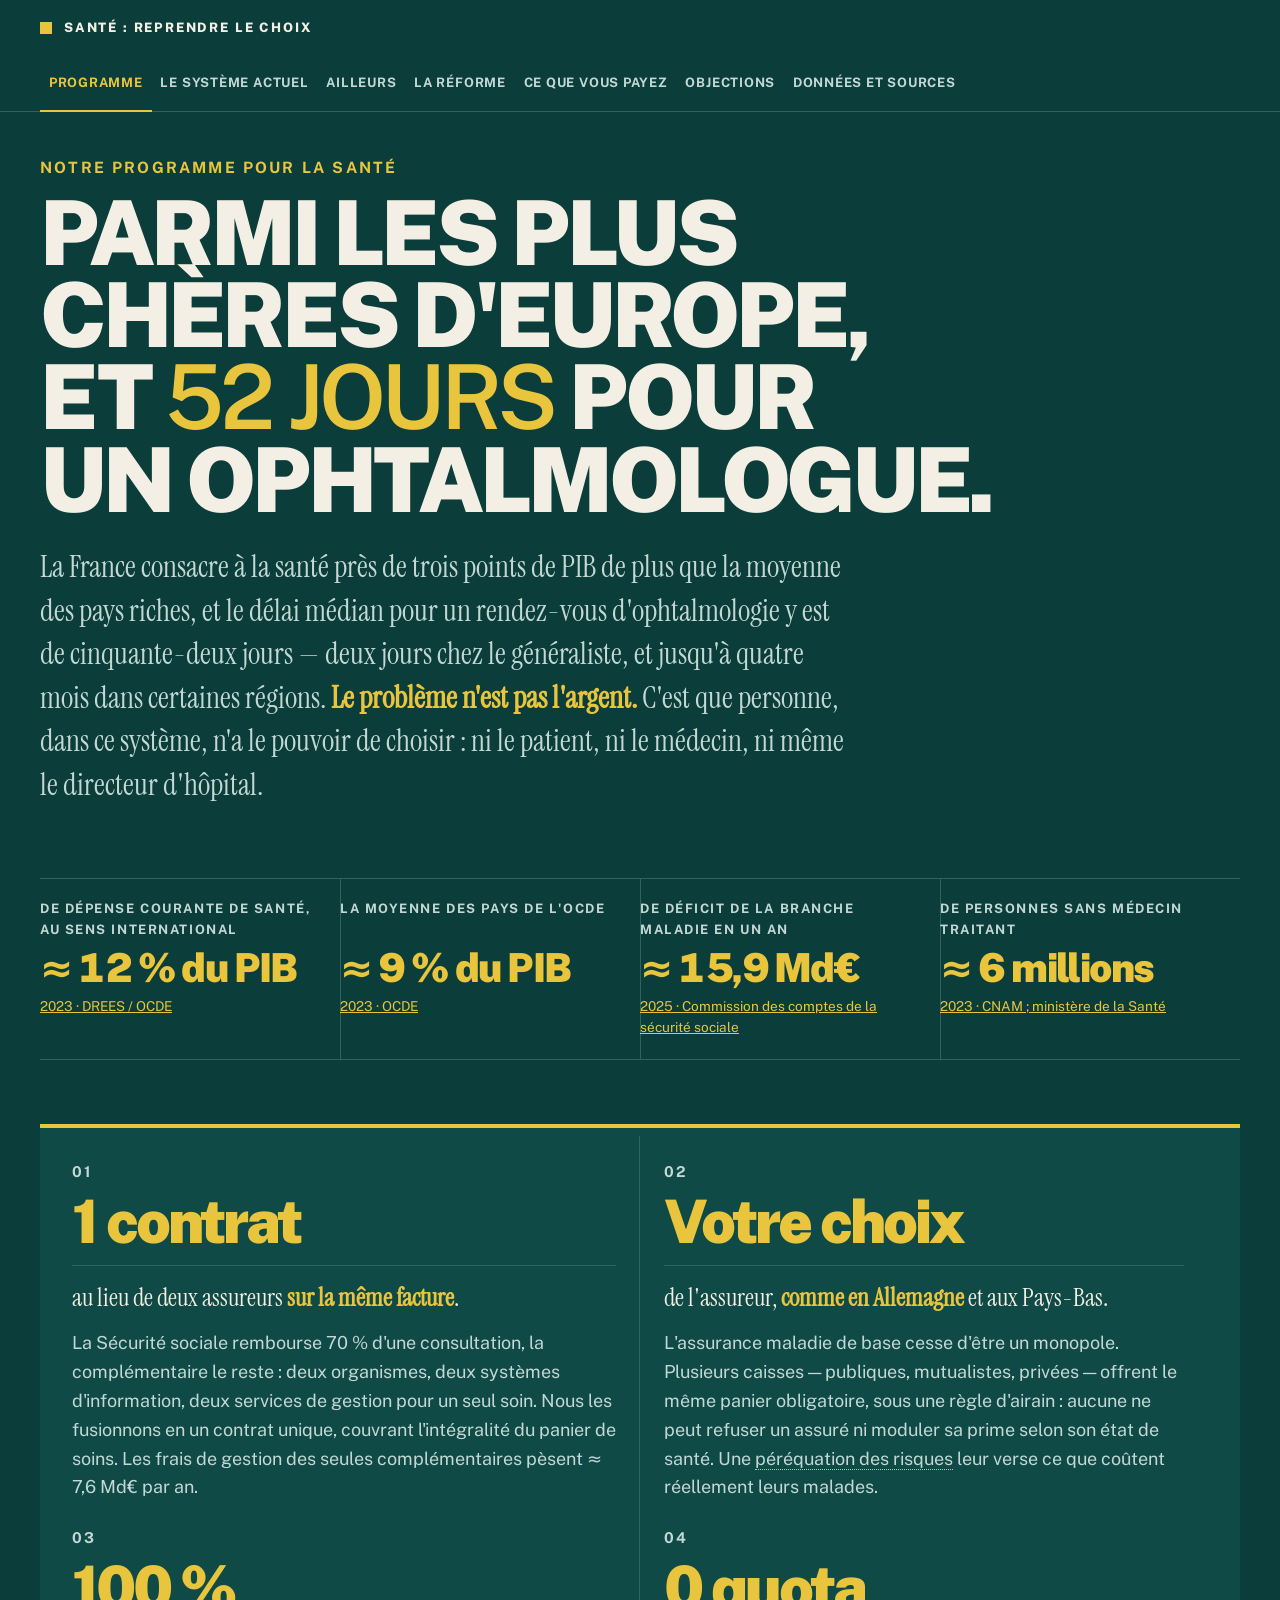
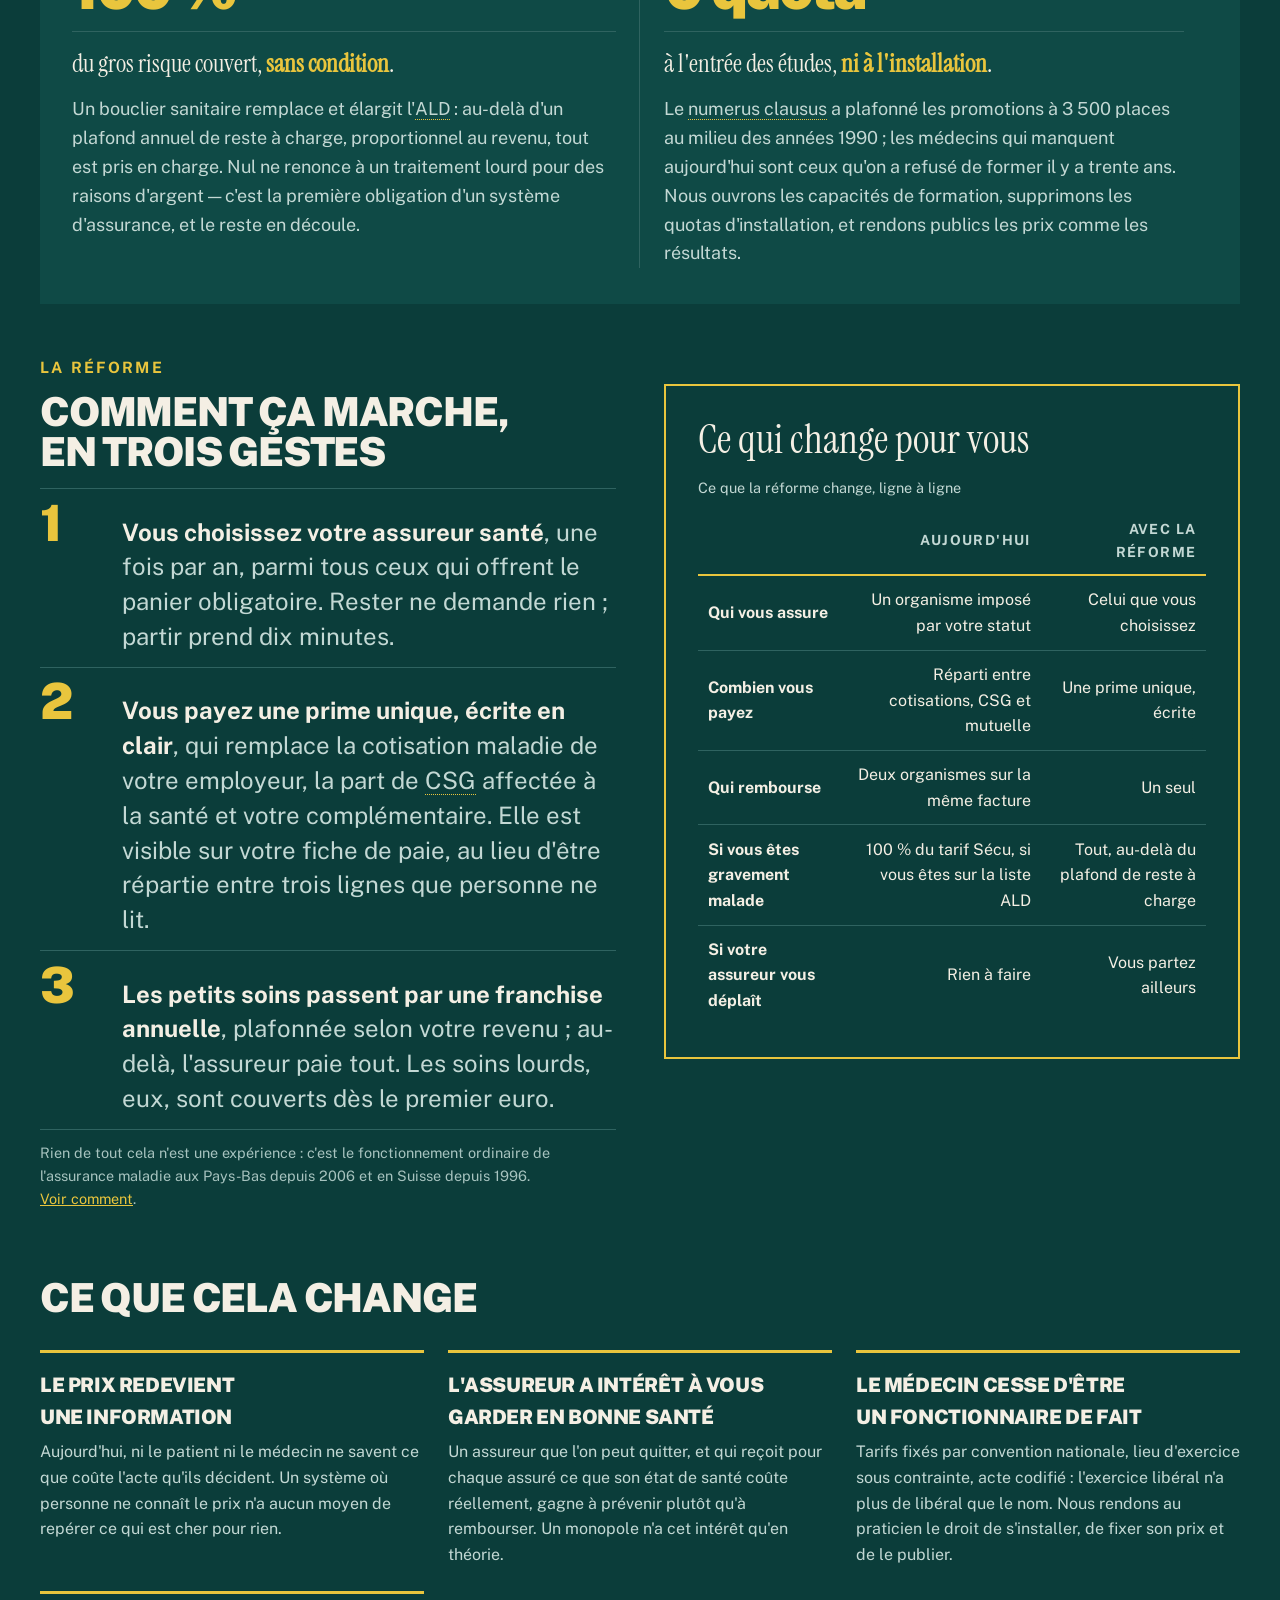
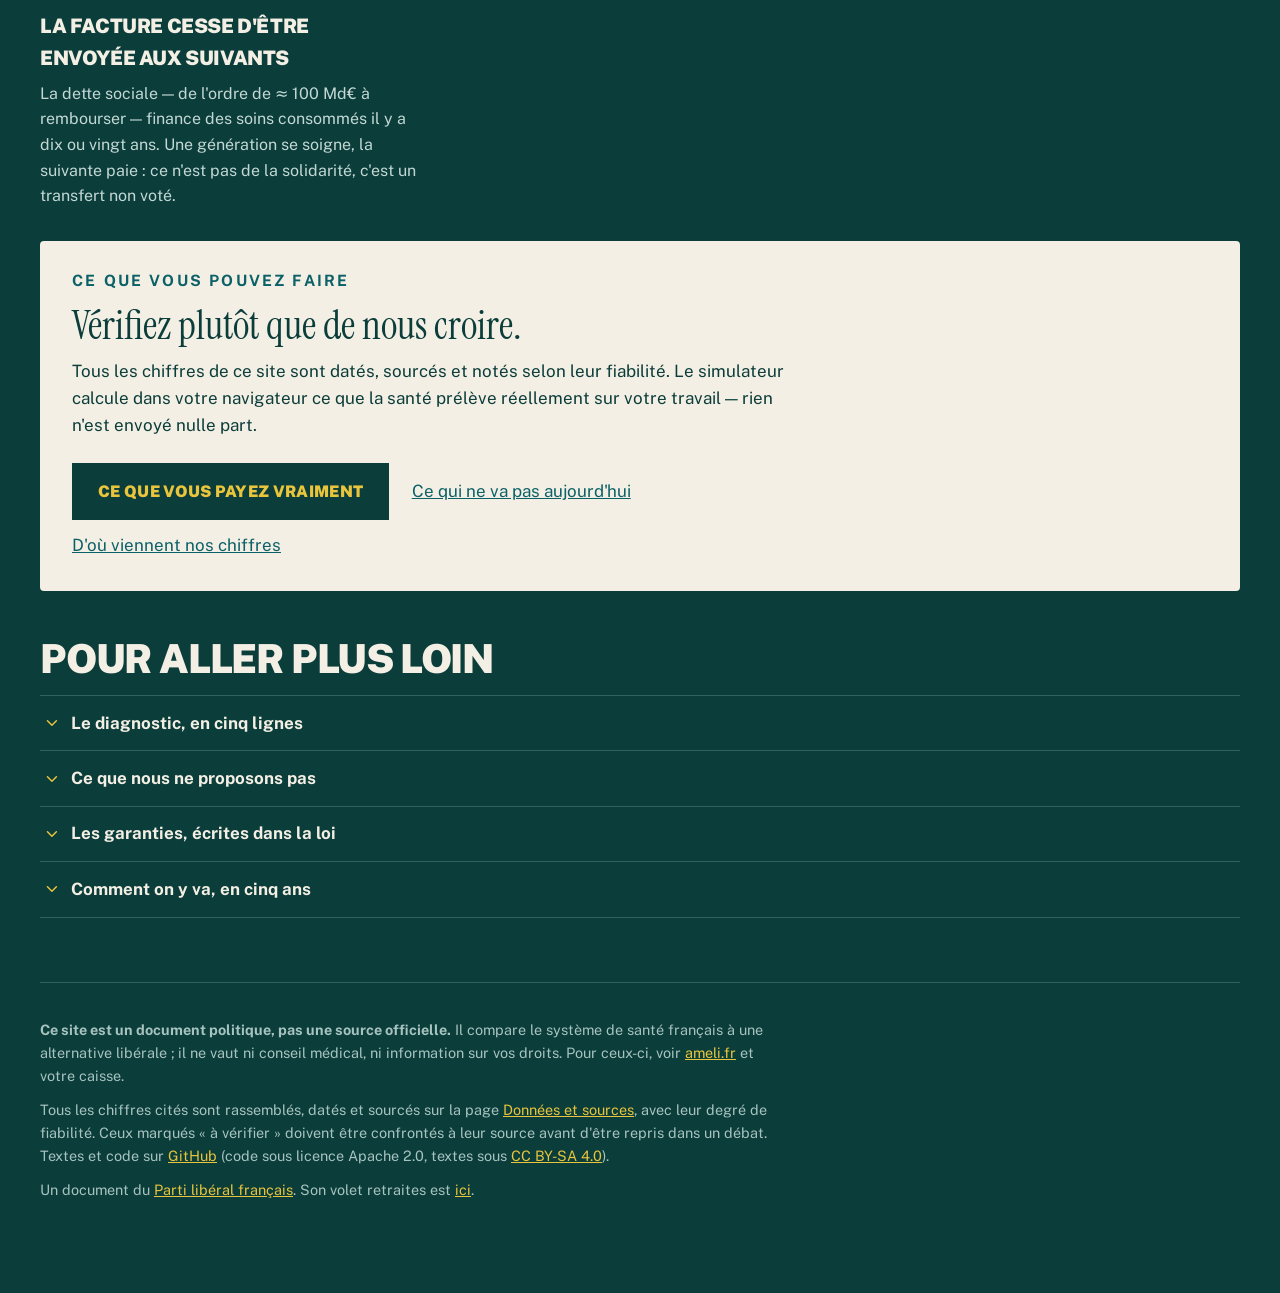
==== commit ac0cddb7: "Relecture adverse : corriger ce qui était faux, et empêcher que ça recommence Le site promettait qu'" ====
--- a/index.html
+++ b/index.html
@@ -22,9 +22,9 @@
 </div></header>
 <main id="contenu" tabindex="-1">
 
-<div class="affiche"><p class="surtitre">Notre programme pour la santé</p><h1>La santé la plus chère d'Europe, et <strong class="cle-texte">six mois</strong> pour un rendez-vous.</h1><p class="chapeau">La France consacre à la santé près de trois points de PIB de plus que la moyenne des pays riches, et ses habitants attendent plus longtemps qu'ailleurs pour voir un médecin. <strong class="cle-texte">Le problème n'est pas l'argent.</strong> C'est que personne, dans ce système, n'a le pouvoir de choisir : ni le patient, ni le médecin, ni même le directeur d'hôpital.</p></div>
+<div class="affiche"><p class="surtitre">Notre programme pour la santé</p><h1>Parmi les plus chères d'Europe, et <strong class="cle-texte">52 jours</strong> pour un ophtalmologue.</h1><p class="chapeau">La France consacre à la santé près de trois points de PIB de plus que la moyenne des pays riches, et le délai médian pour un rendez-vous d'ophtalmologie y est de cinquante-deux jours — deux jours chez le généraliste, et jusqu'à quatre mois dans certaines régions. <strong class="cle-texte">Le problème n'est pas l'argent.</strong> C'est que personne, dans ce système, n'a le pouvoir de choisir : ni le patient, ni le médecin, ni même le directeur d'hôpital.</p></div>
 
-<div class="fiches reperes"><div class="fiche"><div class="valeur">≈ 12 % du PIB</div><div class="etiquette">de dépense courante de santé, au sens international</div><div class="precision"><a href="donnees.html#dcs_pib">2023 · DREES / OCDE</a></div></div><div class="fiche"><div class="valeur">≈ 9 % du PIB</div><div class="etiquette">la moyenne des pays de l&#x27;OCDE</div><div class="precision"><a href="donnees.html#ocde_moyenne">2023 · OCDE</a></div></div><div class="fiche"><div class="valeur">≈ 14 Md€</div><div class="etiquette">de déficit de la branche maladie en un an</div><div class="precision"><a href="donnees.html#deficit_maladie">2024 · Commission des comptes de la sécurité sociale</a></div></div><div class="fiche"><div class="valeur">≈ 6 millions</div><div class="etiquette">de personnes sans médecin traitant</div><div class="precision"><a href="donnees.html#sans_medecin">2023 · CNAM ; ministère de la Santé</a></div></div></div>
+<div class="fiches reperes"><div class="fiche"><div class="valeur">≈ 12 % du PIB</div><div class="etiquette">de dépense courante de santé, au sens international</div><div class="precision"><a href="donnees.html#dcs_pib">2023 · DREES / OCDE</a></div></div><div class="fiche"><div class="valeur">≈ 9 % du PIB</div><div class="etiquette">la moyenne des pays de l&#x27;OCDE</div><div class="precision"><a href="donnees.html#ocde_moyenne">2023 · OCDE</a></div></div><div class="fiche"><div class="valeur">≈ 15,9 Md€</div><div class="etiquette">de déficit de la branche maladie en un an</div><div class="precision"><a href="donnees.html#deficit_maladie">2025 · Commission des comptes de la sécurité sociale</a></div></div><div class="fiche"><div class="valeur">≈ 6 millions</div><div class="etiquette">de personnes sans médecin traitant</div><div class="precision"><a href="donnees.html#sans_medecin">2023 · CNAM ; ministère de la Santé</a></div></div></div>
 
 <section class="engagements" aria-label="Nos engagements"><div class="grille"><div class="engagement"><div class="rang">01</div><div class="chiffre">1 contrat</div><div class="promesse">au lieu de deux assureurs <strong class="cle-texte">sur la même facture</strong>.</div><div class="detail">La Sécurité sociale rembourse 70 % d'une consultation, la complémentaire le reste : deux organismes, deux systèmes d'information, deux services de gestion pour un seul soin. Nous les fusionnons en un contrat unique, couvrant l'intégralité du panier de soins. Les frais de gestion des seules complémentaires pèsent ≈ 7,6 Md€ par an.</div></div><div class="engagement"><div class="rang">02</div><div class="chiffre">Votre choix</div><div class="promesse">de l'assureur, <strong class="cle-texte">comme en Allemagne</strong> et aux Pays-Bas.</div><div class="detail">L'assurance maladie de base cesse d'être un monopole. Plusieurs caisses — publiques, mutualistes, privées — offrent le même panier obligatoire, sous une règle d'airain : aucune ne peut refuser un assuré ni moduler sa prime selon son état de santé. Une <span class="mot"><span class="terme" role="button" tabindex="0" aria-expanded="false">péréquation des risques</span><span class="bulle" role="note" hidden>Le mécanisme qui verse à un assureur ce que coûtent réellement ses assurés malades, à partir de leur âge et de leurs pathologies. Sans lui, un assureur gagne à trier ses clients ; avec lui, il ne gagne qu&#x27;à mieux les soigner.</span></span> leur verse ce que coûtent réellement leurs malades.</div></div><div class="engagement"><div class="rang">03</div><div class="chiffre">100 %</div><div class="promesse">du gros risque couvert, <strong class="cle-texte">sans condition</strong>.</div><div class="detail">Un bouclier sanitaire remplace et élargit l'<span class="mot"><span class="terme" role="button" tabindex="0" aria-expanded="false">ALD</span><span class="bulle" role="note" hidden>Affection de longue durée : une liste de maladies graves — cancer, diabète, insuffisance cardiaque — dont les soins sont remboursés à 100 % du tarif de la Sécurité sociale. Environ un Français sur cinq en relève, et ces patients concentrent les deux tiers de la dépense remboursée.</span></span> : au-delà d'un plafond annuel de reste à charge, proportionnel au revenu, tout est pris en charge. Nul ne renonce à un traitement lourd pour des raisons d'argent — c'est la première obligation d'un système d'assurance, et le reste en découle.</div></div><div class="engagement"><div class="rang">04</div><div class="chiffre">0 quota</div><div class="promesse">à l'entrée des études, <strong class="cle-texte">ni à l'installation</strong>.</div><div class="detail">Le <span class="mot"><span class="terme" role="button" tabindex="0" aria-expanded="false">numerus clausus</span><span class="bulle" role="note" hidden>Le nombre de places ouvertes chaque année en deuxième année de médecine, fixé par l&#x27;État de 1971 à 2020. Il a déterminé, dix ans à l&#x27;avance, le nombre de médecins disponibles aujourd&#x27;hui.</span></span> a plafonné les promotions à 3 500 places au milieu des années 1990 ; les médecins qui manquent aujourd'hui sont ceux qu'on a refusé de former il y a trente ans. Nous ouvrons les capacités de formation, supprimons les quotas d'installation, et rendons publics les prix comme les résultats.</div></div></div></section>
 
@@ -59,7 +59,7 @@
 <ul class="serree">
   <li>La France dépense ≈ 12 % du PIB pour sa santé, contre ≈ 9 % du PIB
   en moyenne dans l'OCDE.</li>
-  <li>La branche maladie est en déficit d'environ ≈ 14 Md€ par
+  <li>La branche maladie est en déficit d'environ ≈ 15,9 Md€ par
   an, sans qu'aucune loi n'ait prévu son retour à l'équilibre.</li>
   <li>Environ ≈ 6 millions de personnes n'ont pas de médecin traitant,
   et près d'un Français sur trois vit dans une zone sous-dense.</li>
@@ -128,9 +128,13 @@
   service de gestion. Les organismes existants deviennent les premiers
   assureurs du nouveau régime.</li>
   <li><strong>Année 3 — le bouclier.</strong> Le plafond de reste à charge
-  proportionnel au revenu remplace le régime ALD, qu'il englobe. Aucun patient
-  en ALD ne perd de droits : le plafond est, pour eux, immédiatement
-  atteint.</li>
+  proportionnel au revenu remplace le régime ALD, qu'il englobe. C'est l'étape
+  la plus délicate du calendrier, et il faut la nommer : un patient en ALD est
+  aujourd'hui remboursé à 100 % du tarif pour les soins liés à son affection,
+  là où un bouclier fait payer jusqu'à son plafond. Le calibrage de ce plafond
+  pour les affections longues est donc une condition de la réforme, écrite
+  dans la loi et non dans un décret : aucun malade chronique ne doit sortir
+  perdant de l'échange.</li>
   <li><strong>Année 4 — le choix.</strong> Ouverture effective de la
   concurrence : chacun peut changer d'assureur au 1ᵉʳ janvier. La
   péréquation des risques est en service depuis un an, à blanc.</li>
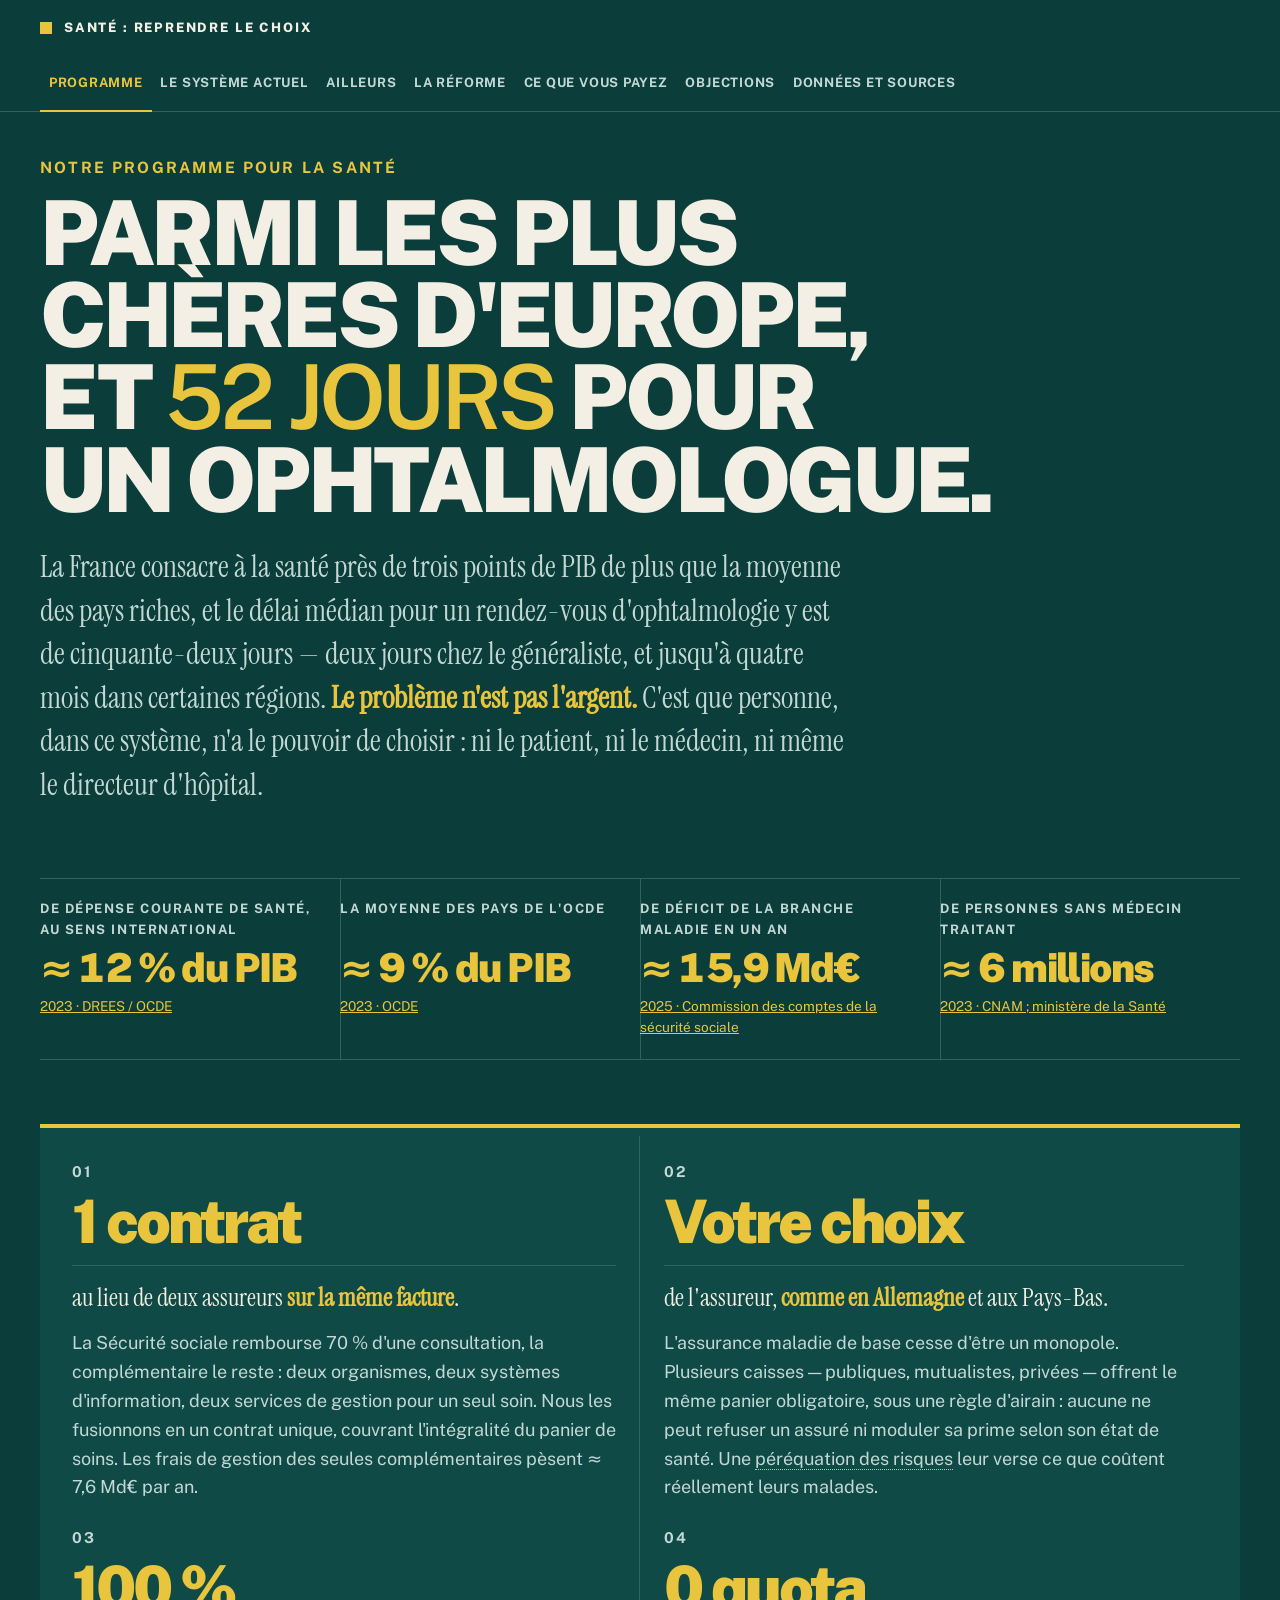
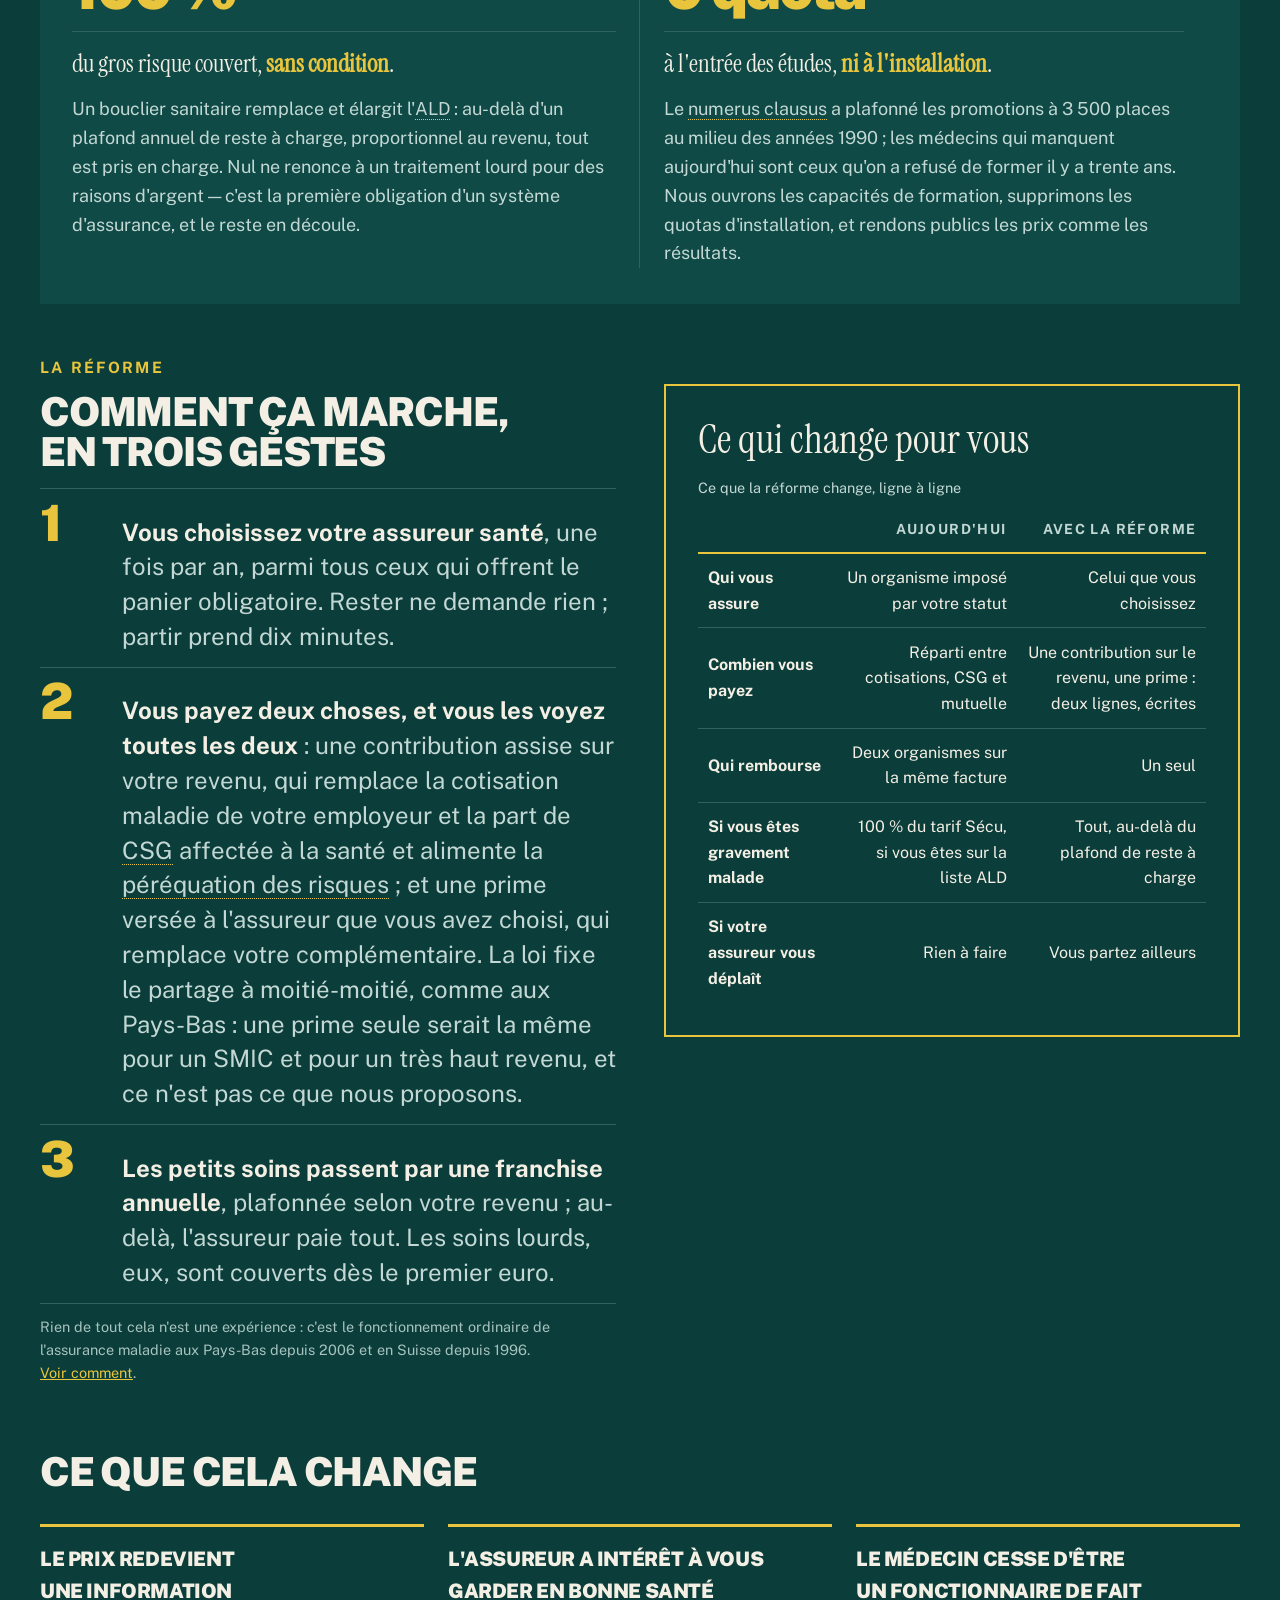
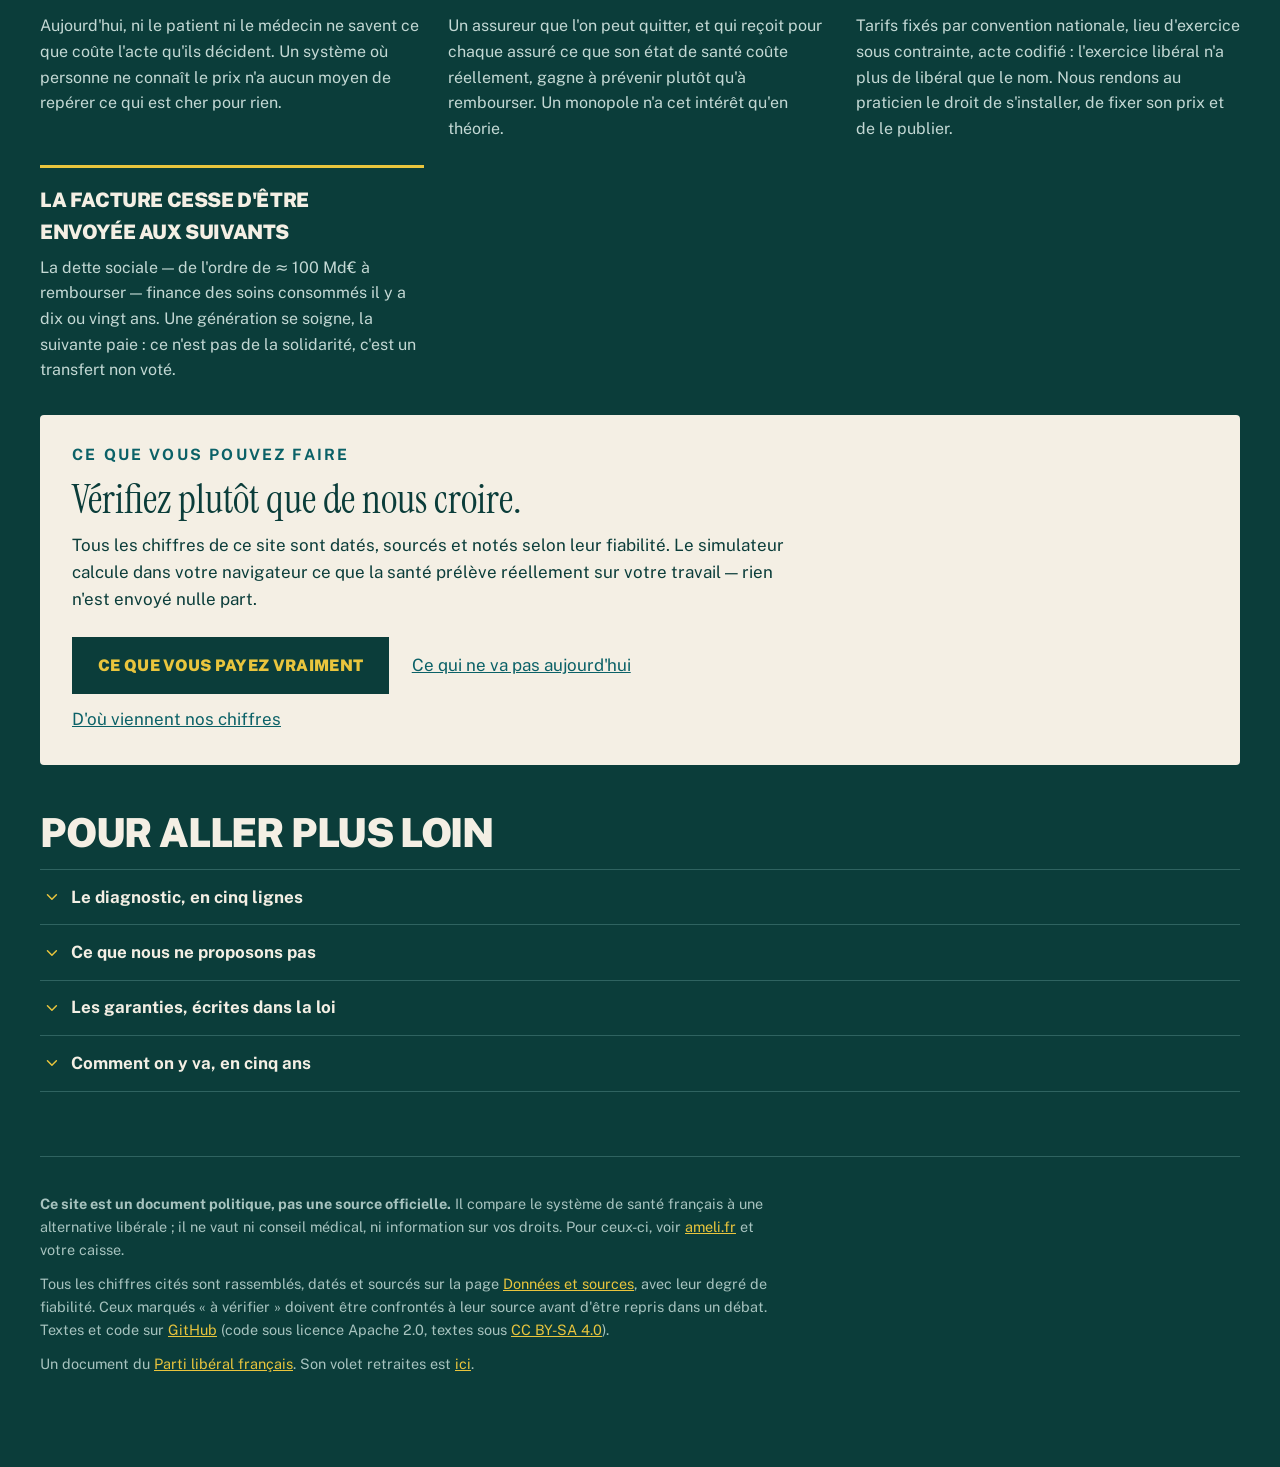
==== commit 6a81d1a4: "Financer la réforme à deux étages, et dire qui y perd La prime remplaçait la cotisation maladie et l" ====
--- a/index.html
+++ b/index.html
@@ -32,14 +32,14 @@
   <div>
     <p class="surtitre">La réforme</p>
     <h2 style="margin-top:0">Comment ça marche, en trois gestes</h2>
-    <ol class="gestes"><li><span class="rang">1</span><span><strong>Vous choisissez votre assureur santé</strong>, une fois par an, parmi tous ceux qui offrent le panier obligatoire. Rester ne demande rien ; partir prend dix minutes.</span></li><li><span class="rang">2</span><span><strong>Vous payez une prime unique, écrite en clair</strong>, qui remplace la cotisation maladie de votre employeur, la part de <span class="mot"><span class="terme" role="button" tabindex="0" aria-expanded="false">CSG</span><span class="bulle" role="note" hidden>Contribution sociale généralisée : un prélèvement de 9,2 % sur les revenus d&#x27;activité, qui finance notamment l&#x27;assurance maladie. Contrairement aux cotisations, elle pèse aussi sur les retraites et les revenus du capital.</span></span> affectée à la santé et votre complémentaire. Elle est visible sur votre fiche de paie, au lieu d'être répartie entre trois lignes que personne ne lit.</span></li><li><span class="rang">3</span><span><strong>Les petits soins passent par une franchise annuelle</strong>, plafonnée selon votre revenu ; au-delà, l'assureur paie tout. Les soins lourds, eux, sont couverts dès le premier euro.</span></li></ol>
+    <ol class="gestes"><li><span class="rang">1</span><span><strong>Vous choisissez votre assureur santé</strong>, une fois par an, parmi tous ceux qui offrent le panier obligatoire. Rester ne demande rien ; partir prend dix minutes.</span></li><li><span class="rang">2</span><span><strong>Vous payez deux choses, et vous les voyez toutes les deux</strong> : une contribution assise sur votre revenu, qui remplace la cotisation maladie de votre employeur et la part de <span class="mot"><span class="terme" role="button" tabindex="0" aria-expanded="false">CSG</span><span class="bulle" role="note" hidden>Contribution sociale généralisée : un prélèvement de 9,2 % sur les revenus d&#x27;activité, qui finance notamment l&#x27;assurance maladie. Contrairement aux cotisations, elle pèse aussi sur les retraites et les revenus du capital.</span></span> affectée à la santé et alimente la <span class="mot"><span class="terme" role="button" tabindex="0" aria-expanded="false">péréquation des risques</span><span class="bulle" role="note" hidden>Le mécanisme qui verse à un assureur ce que coûtent réellement ses assurés malades, à partir de leur âge et de leurs pathologies. Sans lui, un assureur gagne à trier ses clients ; avec lui, il ne gagne qu&#x27;à mieux les soigner.</span></span> ; et une prime versée à l'assureur que vous avez choisi, qui remplace votre complémentaire. La loi fixe le partage à moitié-moitié, comme aux Pays-Bas : une prime seule serait la même pour un SMIC et pour un très haut revenu, et ce n'est pas ce que nous proposons.</span></li><li><span class="rang">3</span><span><strong>Les petits soins passent par une franchise annuelle</strong>, plafonnée selon votre revenu ; au-delà, l'assureur paie tout. Les soins lourds, eux, sont couverts dès le premier euro.</span></li></ol>
     <p class="discret">Rien de tout cela n'est une expérience : c'est le
     fonctionnement ordinaire de l'assurance maladie aux Pays-Bas depuis 2006 et
     en Suisse depuis 1996. <a href="comparaisons.html">Voir comment</a>.</p>
   </div>
   <div class="encadre">
     <h2 class="serif" style="margin-top:0">Ce qui change pour vous</h2>
-    <div class="defilant"><table><caption>Ce que la réforme change, ligne à ligne</caption><thead><tr><th scope="col"></th><th scope="col">Aujourd'hui</th><th scope="col">Avec la réforme</th></tr></thead><tbody><tr><th scope="row">Qui vous assure</th><td>Un organisme imposé par votre statut</td><td>Celui que vous choisissez</td></tr><tr><th scope="row">Combien vous payez</th><td>Réparti entre cotisations, CSG et mutuelle</td><td>Une prime unique, écrite</td></tr><tr><th scope="row">Qui rembourse</th><td>Deux organismes sur la même facture</td><td>Un seul</td></tr><tr><th scope="row">Si vous êtes gravement malade</th><td>100 % du tarif Sécu, si vous êtes sur la liste ALD</td><td>Tout, au-delà du plafond de reste à charge</td></tr><tr><th scope="row">Si votre assureur vous déplaît</th><td>Rien à faire</td><td>Vous partez ailleurs</td></tr></tbody></table></div>
+    <div class="defilant"><table><caption>Ce que la réforme change, ligne à ligne</caption><thead><tr><th scope="col"></th><th scope="col">Aujourd'hui</th><th scope="col">Avec la réforme</th></tr></thead><tbody><tr><th scope="row">Qui vous assure</th><td>Un organisme imposé par votre statut</td><td>Celui que vous choisissez</td></tr><tr><th scope="row">Combien vous payez</th><td>Réparti entre cotisations, CSG et mutuelle</td><td>Une contribution sur le revenu, une prime : deux lignes, écrites</td></tr><tr><th scope="row">Qui rembourse</th><td>Deux organismes sur la même facture</td><td>Un seul</td></tr><tr><th scope="row">Si vous êtes gravement malade</th><td>100 % du tarif Sécu, si vous êtes sur la liste ALD</td><td>Tout, au-delà du plafond de reste à charge</td></tr><tr><th scope="row">Si votre assureur vous déplaît</th><td>Rien à faire</td><td>Vous partez ailleurs</td></tr></tbody></table></div>
   </div>
 </div>
 
@@ -95,7 +95,7 @@
 soins.</p></div></details>
 <details class="section" id="garanties"><summary><svg class="icone" viewBox="0 0 24 24" fill="none" stroke="currentColor" stroke-width="2" stroke-linecap="round" stroke-linejoin="round" aria-hidden="true" focusable="false"><path d="m6 9 6 6 6-6" /></svg><span>Les garanties, écrites dans la loi</span></summary><div class="dedans">
 <p>Une réforme de l'assurance maladie ne vaut que par ce qu'elle interdit à
-ceux qui l'appliqueront. Cinq règles, dans la loi et non dans un décret :</p>
+ceux qui l'appliqueront. Sept règles, dans la loi et non dans un décret :</p>
 <ol class="gestes">
   <li><span class="rang">1</span><span><strong>Obligation d'accepter.</strong>
   Aucun assureur ne peut refuser une demande d'affiliation au panier
@@ -113,6 +113,15 @@
   <li><span class="rang">5</span><span><strong>Aide au paiement.</strong> Une
   allocation santé prend en charge tout ou partie de la prime des ménages
   modestes, comme le fait la Suisse pour un quart de sa population.</span></li>
+  <li><span class="rang">6</span><span><strong>Moitié-moitié.</strong> La
+  moitié au moins du financement reste assise sur le revenu. La prime versée à
+  l'assureur ne peut pas porter l'autre moitié à elle seule : c'est la règle
+  néerlandaise, et elle est ce qui sépare une assurance solidaire d'une
+  capitation.</span></li>
+  <li><span class="rang">7</span><span><strong>Aucune prime avant 18
+  ans.</strong> Les mineurs sont assurés sans prime, l'État versant la leur au
+  fonds de péréquation. Une famille ne paie pas autant de primes qu'elle
+  compte de têtes.</span></li>
 </ol></div></details>
 <details class="section" id="transition"><summary><svg class="icone" viewBox="0 0 24 24" fill="none" stroke="currentColor" stroke-width="2" stroke-linecap="round" stroke-linejoin="round" aria-hidden="true" focusable="false"><path d="m6 9 6 6 6-6" /></svg><span>Comment on y va, en cinq ans</span></summary><div class="dedans">
 <p>Aucun système de santé ne change du jour au lendemain, et personne ne doit
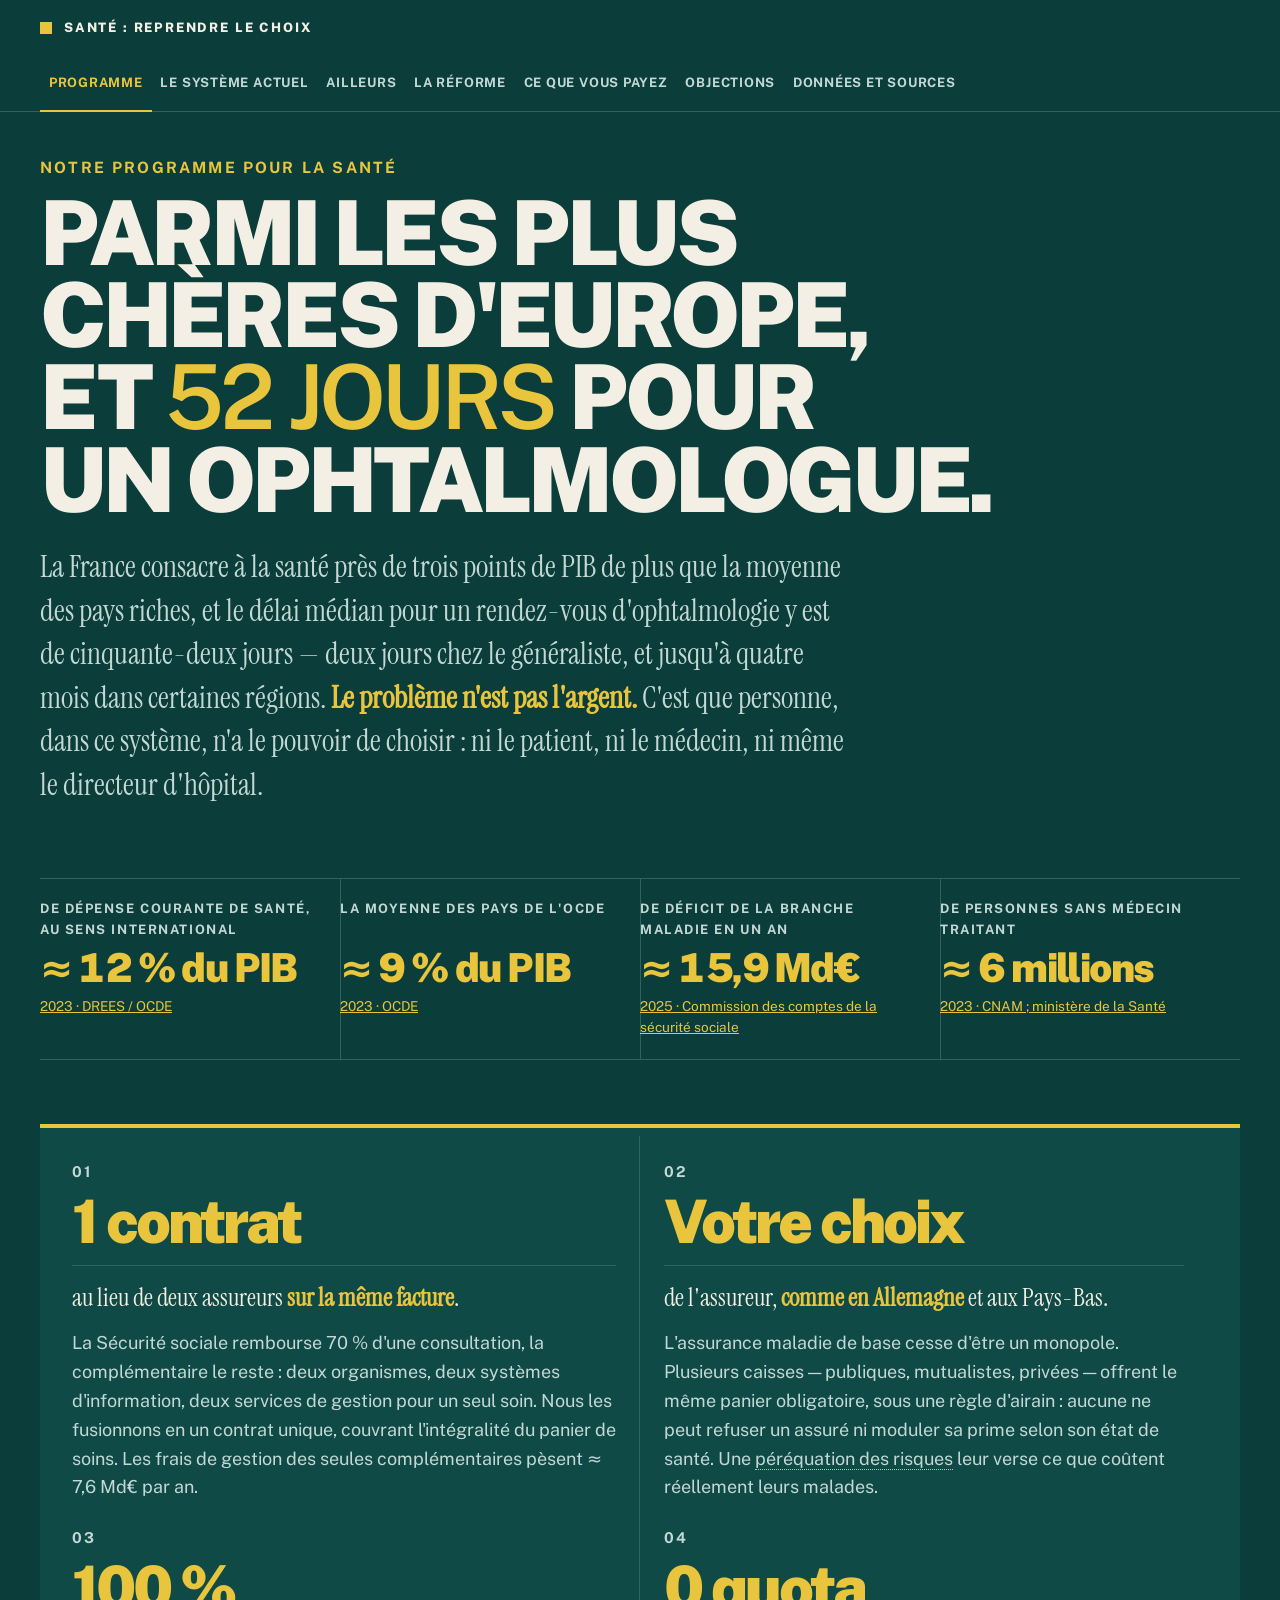
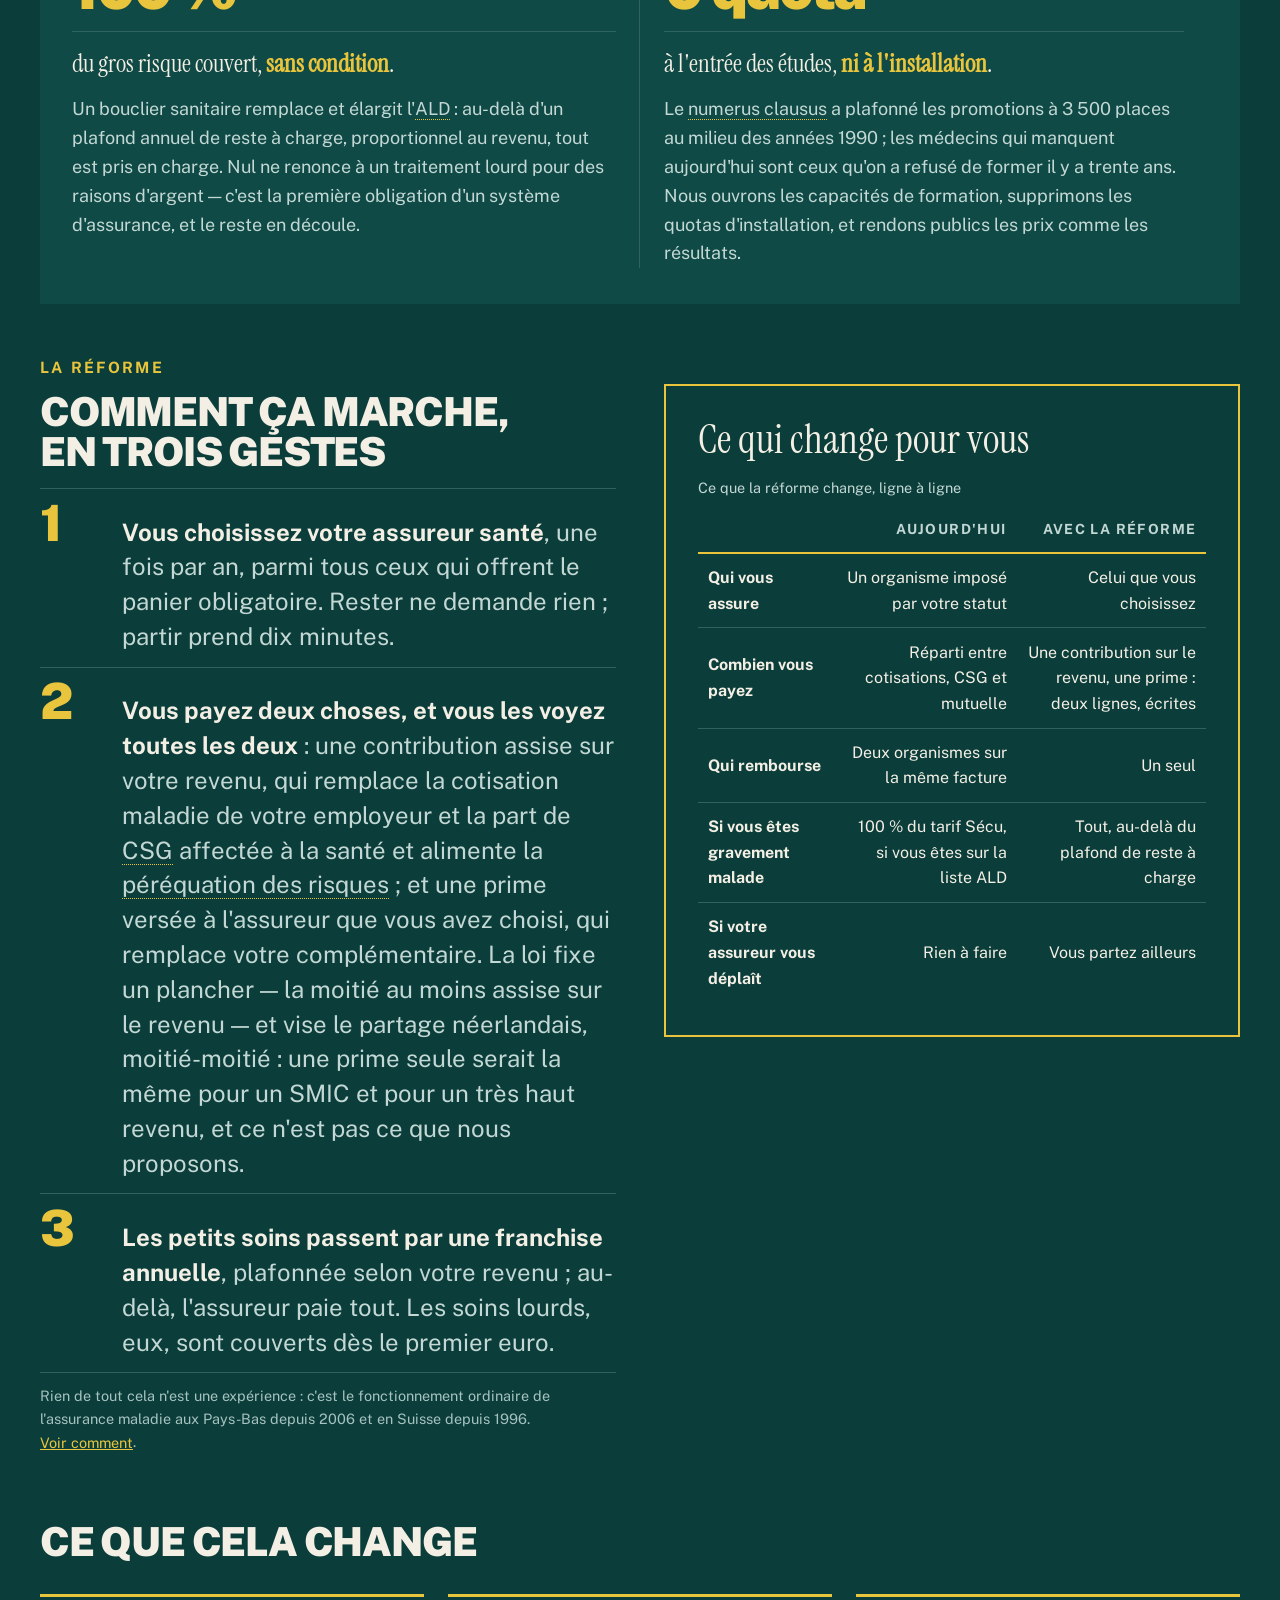
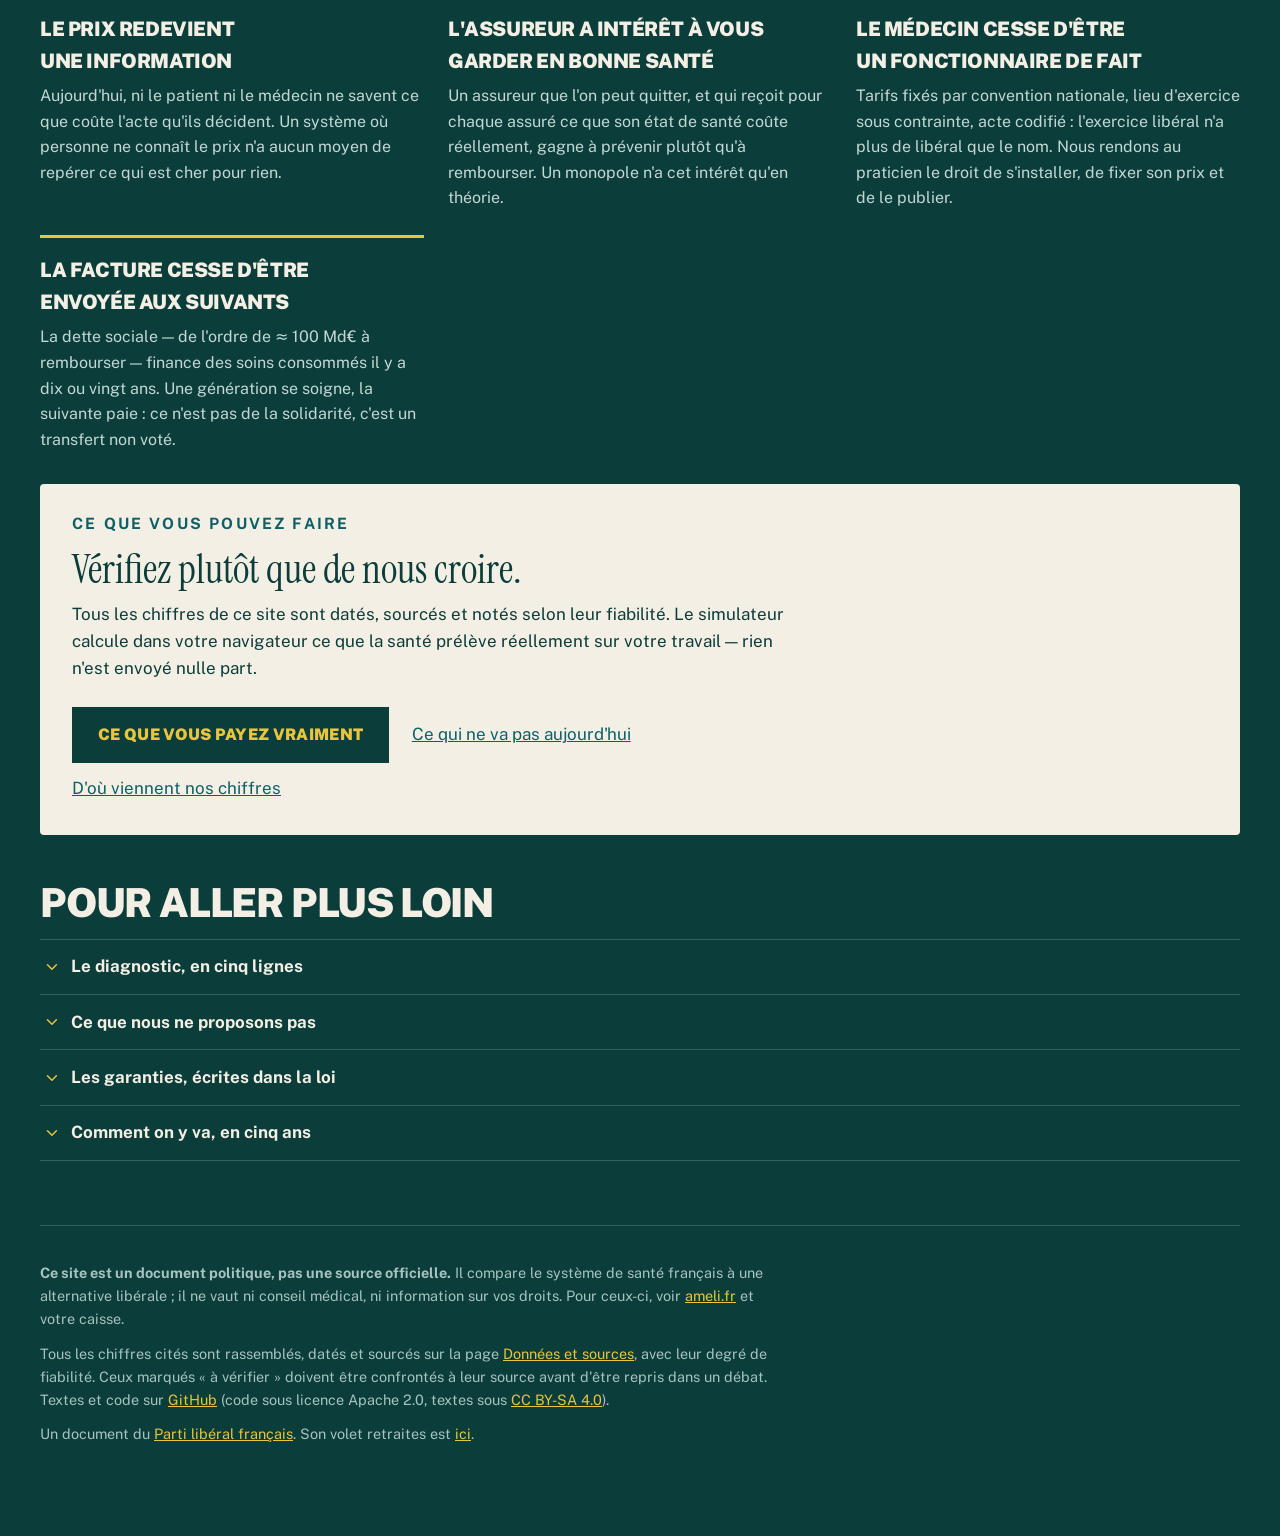
==== commit cf12921f: "Chiffrer l'allocation santé, et publier ce que le calcul trouve L'allocation était la seule dépense " ====
--- a/index.html
+++ b/index.html
@@ -32,7 +32,7 @@
   <div>
     <p class="surtitre">La réforme</p>
     <h2 style="margin-top:0">Comment ça marche, en trois gestes</h2>
-    <ol class="gestes"><li><span class="rang">1</span><span><strong>Vous choisissez votre assureur santé</strong>, une fois par an, parmi tous ceux qui offrent le panier obligatoire. Rester ne demande rien ; partir prend dix minutes.</span></li><li><span class="rang">2</span><span><strong>Vous payez deux choses, et vous les voyez toutes les deux</strong> : une contribution assise sur votre revenu, qui remplace la cotisation maladie de votre employeur et la part de <span class="mot"><span class="terme" role="button" tabindex="0" aria-expanded="false">CSG</span><span class="bulle" role="note" hidden>Contribution sociale généralisée : un prélèvement de 9,2 % sur les revenus d&#x27;activité, qui finance notamment l&#x27;assurance maladie. Contrairement aux cotisations, elle pèse aussi sur les retraites et les revenus du capital.</span></span> affectée à la santé et alimente la <span class="mot"><span class="terme" role="button" tabindex="0" aria-expanded="false">péréquation des risques</span><span class="bulle" role="note" hidden>Le mécanisme qui verse à un assureur ce que coûtent réellement ses assurés malades, à partir de leur âge et de leurs pathologies. Sans lui, un assureur gagne à trier ses clients ; avec lui, il ne gagne qu&#x27;à mieux les soigner.</span></span> ; et une prime versée à l'assureur que vous avez choisi, qui remplace votre complémentaire. La loi fixe le partage à moitié-moitié, comme aux Pays-Bas : une prime seule serait la même pour un SMIC et pour un très haut revenu, et ce n'est pas ce que nous proposons.</span></li><li><span class="rang">3</span><span><strong>Les petits soins passent par une franchise annuelle</strong>, plafonnée selon votre revenu ; au-delà, l'assureur paie tout. Les soins lourds, eux, sont couverts dès le premier euro.</span></li></ol>
+    <ol class="gestes"><li><span class="rang">1</span><span><strong>Vous choisissez votre assureur santé</strong>, une fois par an, parmi tous ceux qui offrent le panier obligatoire. Rester ne demande rien ; partir prend dix minutes.</span></li><li><span class="rang">2</span><span><strong>Vous payez deux choses, et vous les voyez toutes les deux</strong> : une contribution assise sur votre revenu, qui remplace la cotisation maladie de votre employeur et la part de <span class="mot"><span class="terme" role="button" tabindex="0" aria-expanded="false">CSG</span><span class="bulle" role="note" hidden>Contribution sociale généralisée : un prélèvement de 9,2 % sur les revenus d&#x27;activité, qui finance notamment l&#x27;assurance maladie. Contrairement aux cotisations, elle pèse aussi sur les retraites et les revenus du capital.</span></span> affectée à la santé et alimente la <span class="mot"><span class="terme" role="button" tabindex="0" aria-expanded="false">péréquation des risques</span><span class="bulle" role="note" hidden>Le mécanisme qui verse à un assureur ce que coûtent réellement ses assurés malades, à partir de leur âge et de leurs pathologies. Sans lui, un assureur gagne à trier ses clients ; avec lui, il ne gagne qu&#x27;à mieux les soigner.</span></span> ; et une prime versée à l'assureur que vous avez choisi, qui remplace votre complémentaire. La loi fixe un plancher — la moitié au moins assise sur le revenu — et vise le partage néerlandais, moitié-moitié : une prime seule serait la même pour un SMIC et pour un très haut revenu, et ce n'est pas ce que nous proposons.</span></li><li><span class="rang">3</span><span><strong>Les petits soins passent par une franchise annuelle</strong>, plafonnée selon votre revenu ; au-delà, l'assureur paie tout. Les soins lourds, eux, sont couverts dès le premier euro.</span></li></ol>
     <p class="discret">Rien de tout cela n'est une expérience : c'est le
     fonctionnement ordinaire de l'assurance maladie aux Pays-Bas depuis 2006 et
     en Suisse depuis 1996. <a href="comparaisons.html">Voir comment</a>.</p>
